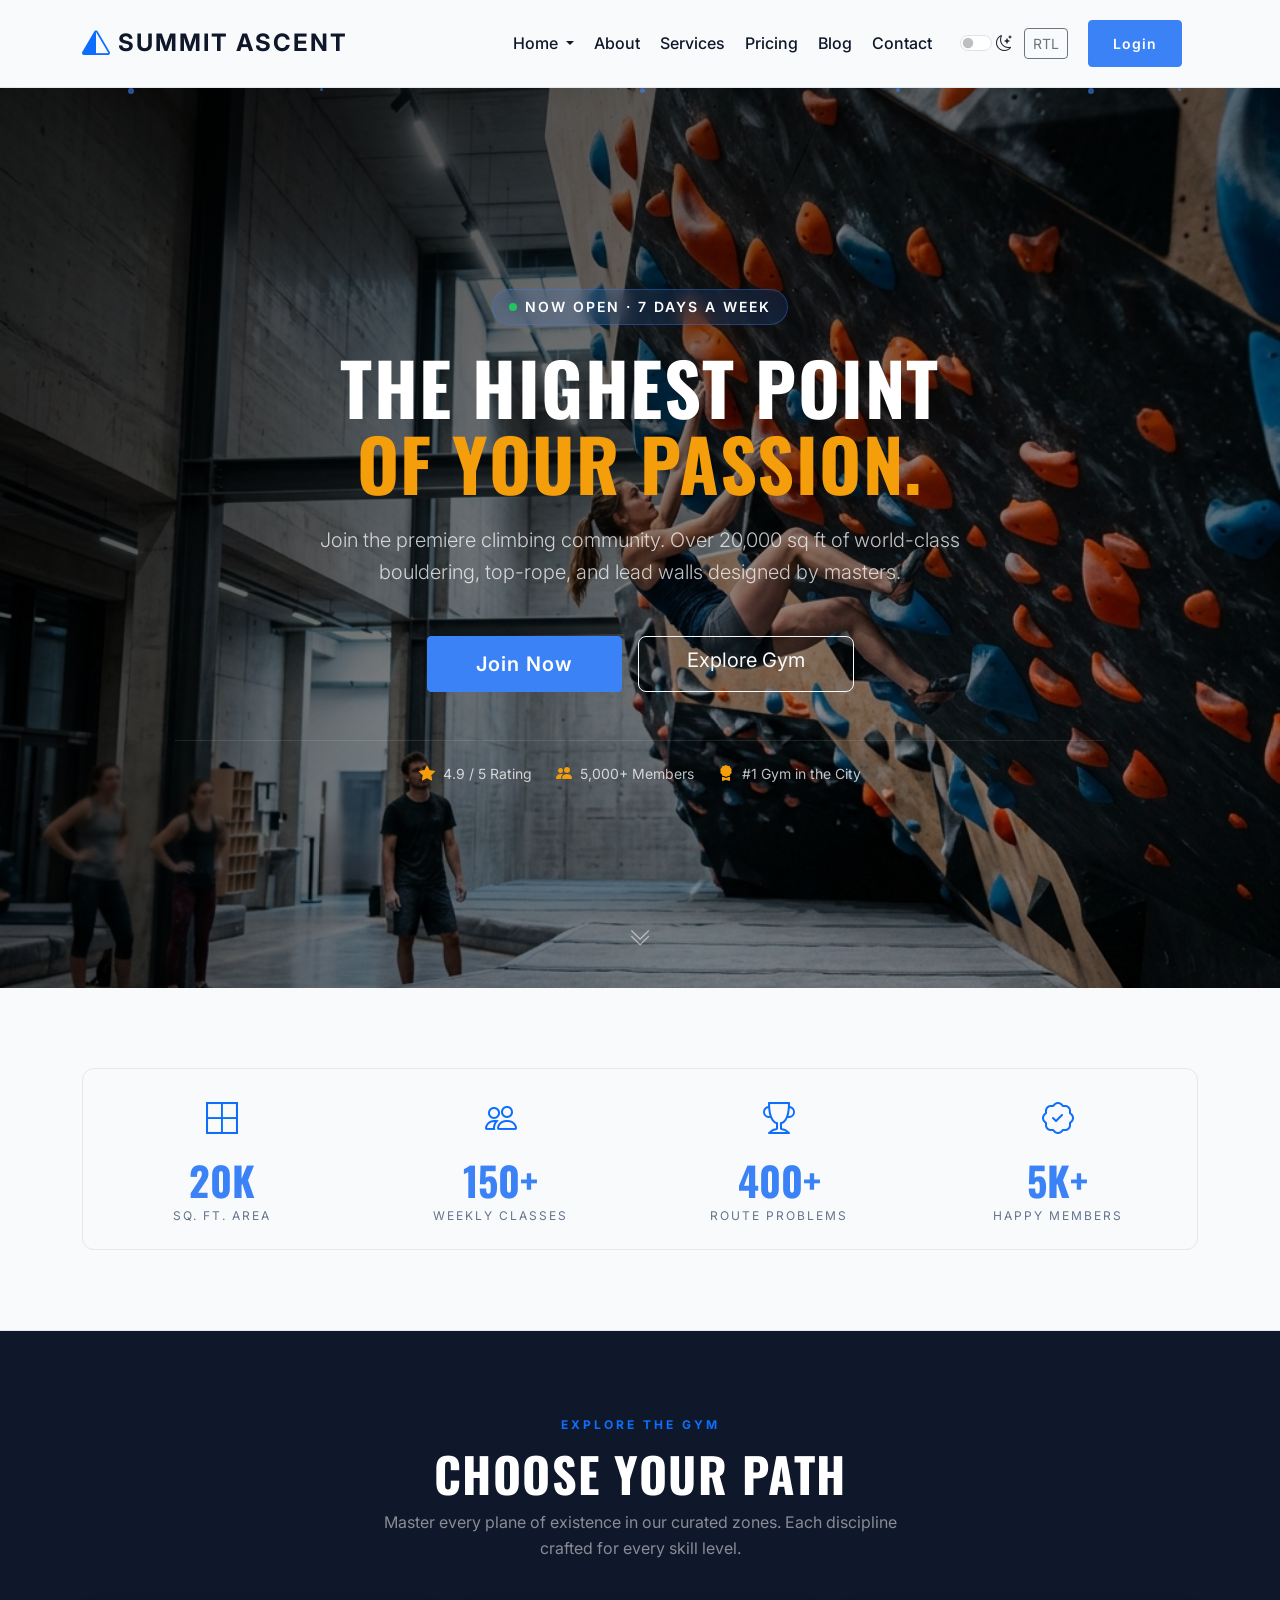
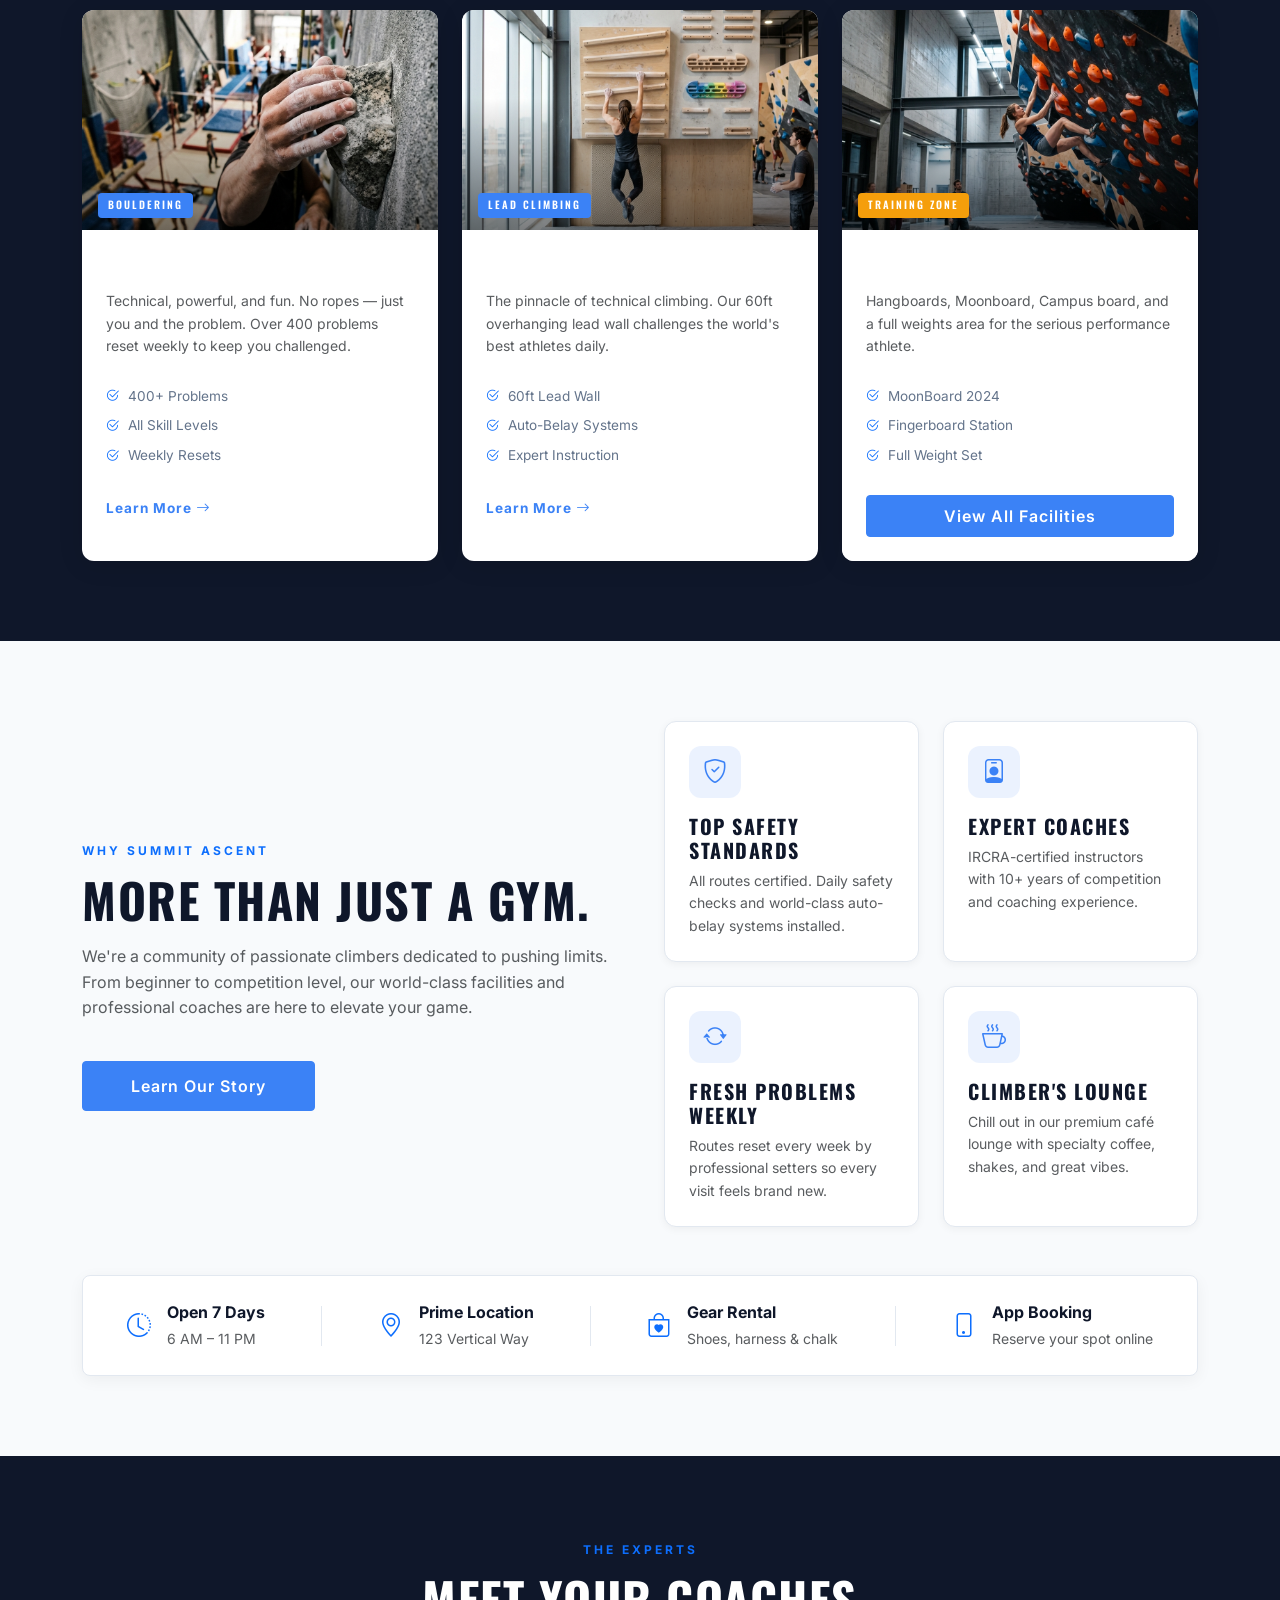
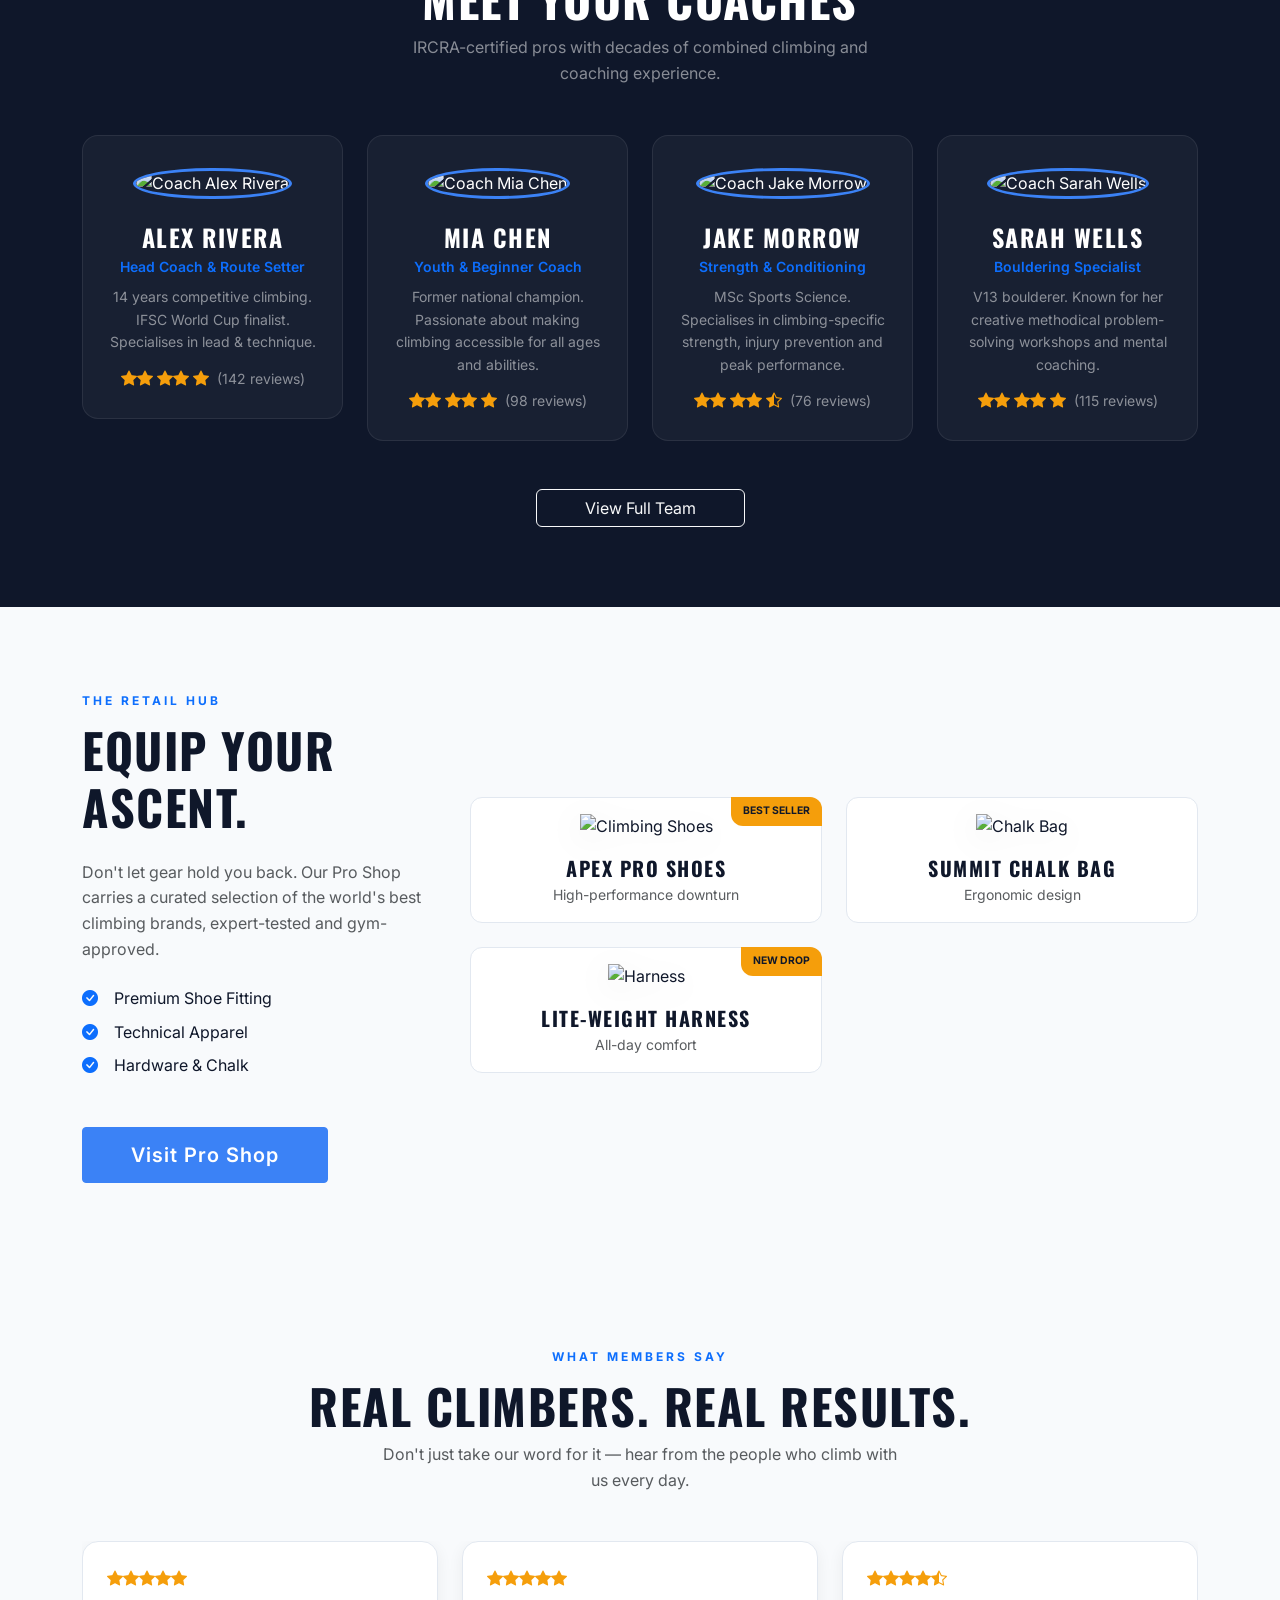
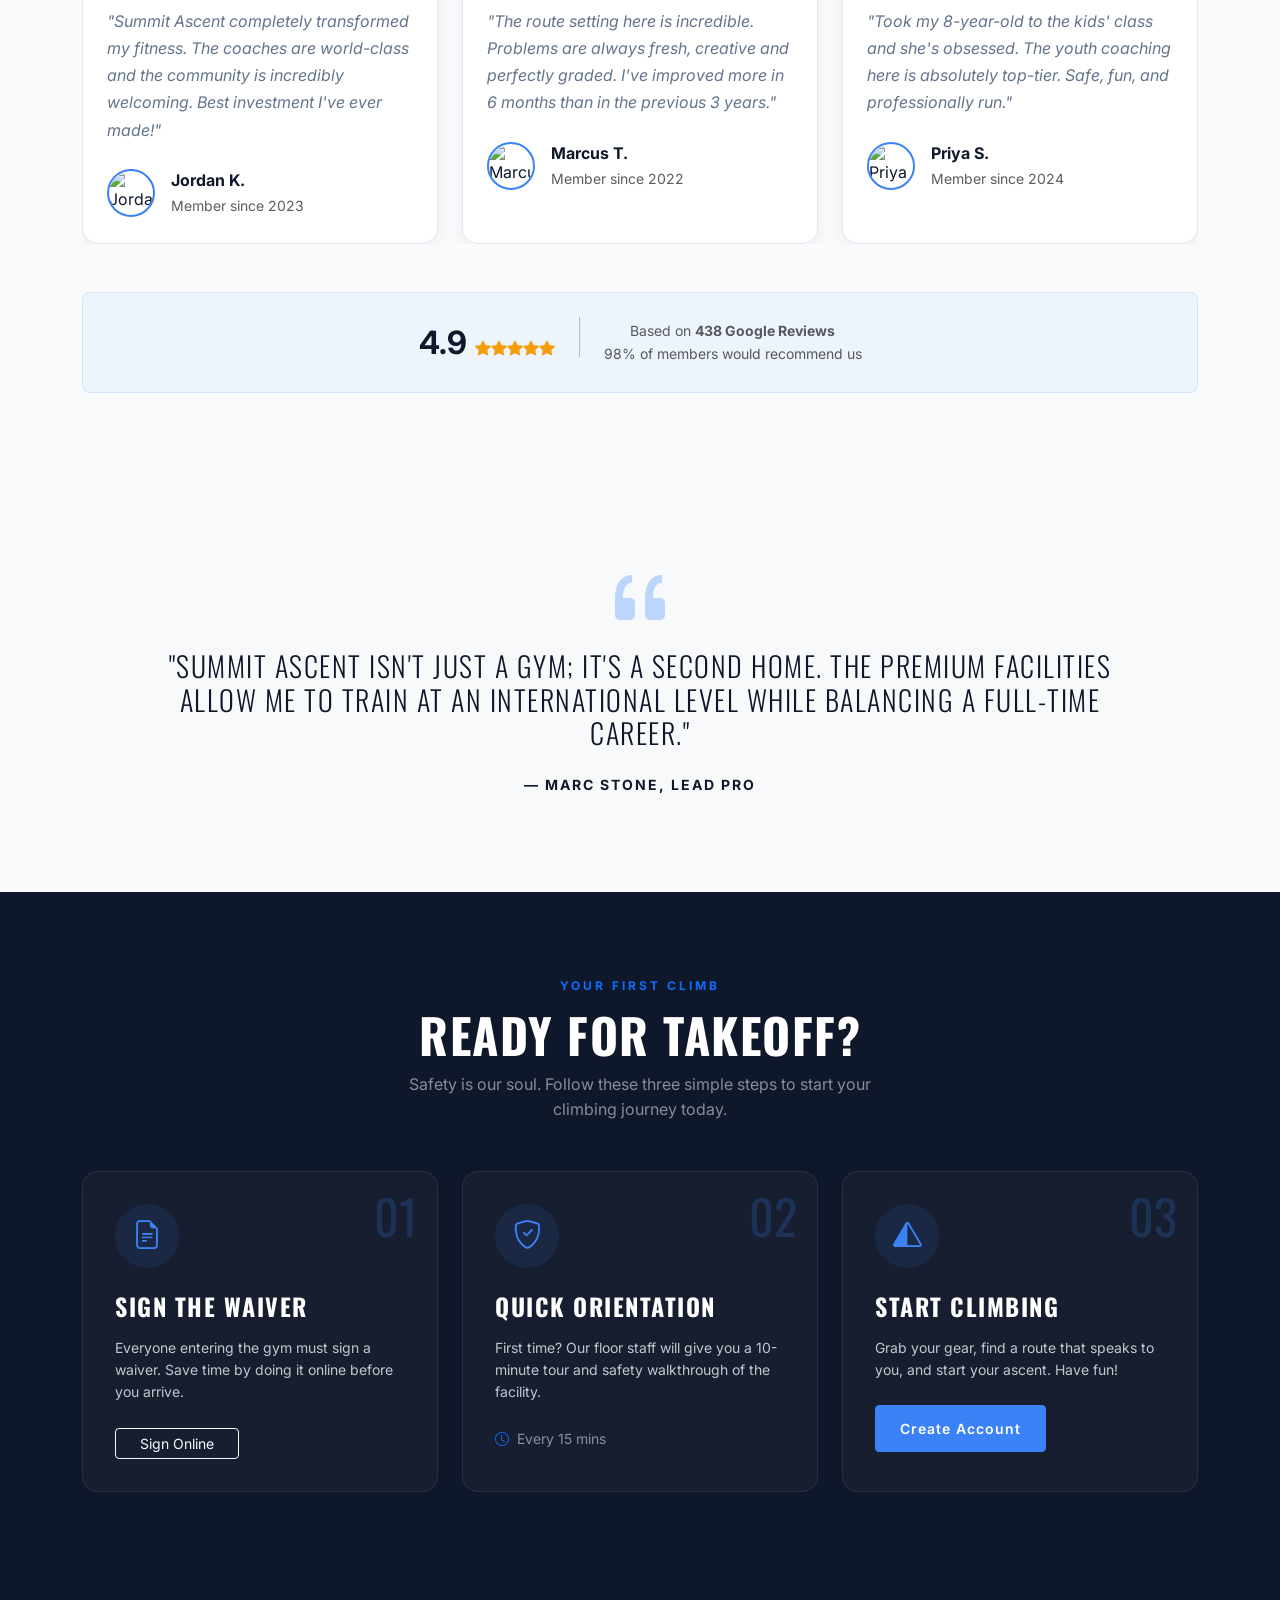
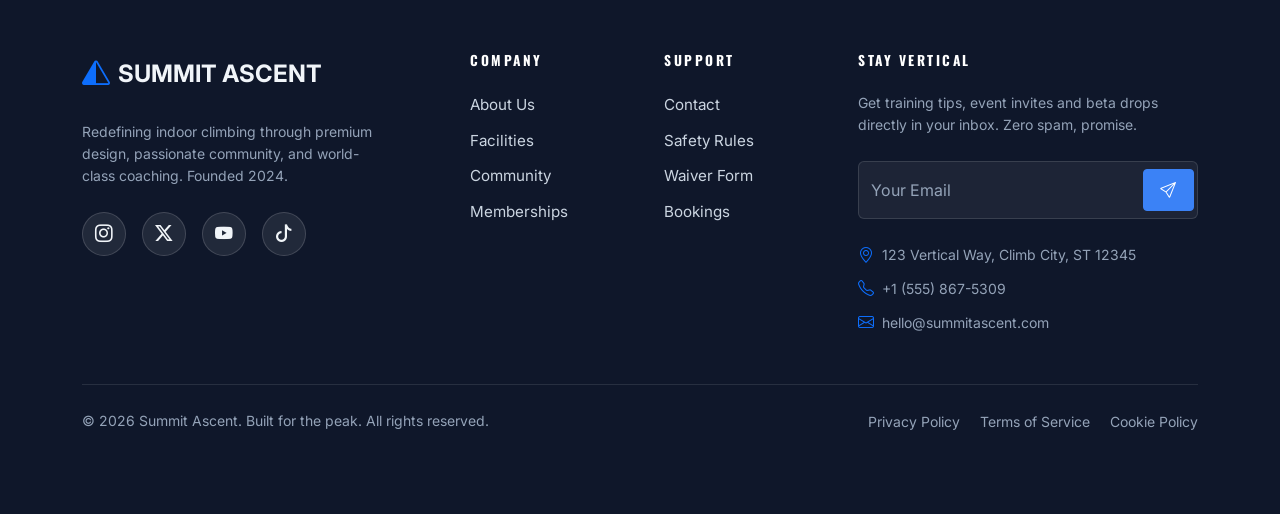
==== index.html @ 97e7b0c4 "Initial commit" ====
<!DOCTYPE html>
<html lang="en" dir="ltr" data-theme="light">
<head>
    <meta charset="UTF-8">
    <meta name="viewport" content="width=device-width, initial-scale=1.0">
    <title>Summit Ascent | Premium Indoor Rock Climbing Gym</title>
    <meta name="description" content="Experience the ultimate indoor climbing at Summit Ascent. Bouldering, top-rope, and lead climbing for all levels. Join our community today!">

    <!-- SEO & Favicon -->
    <link rel="canonical" href="https://summitascent.com/">
    <meta property="og:title" content="Summit Ascent | Premium Indoor Rock Climbing Gym">
    <meta property="og:description" content="Scale new heights with our state-of-the-art facilities and expert-led classes.">
    <meta property="og:image" content="assets/images/hero.png">

    <!-- Bootstrap 5 CDN -->
    <link href="https://cdn.jsdelivr.net/npm/bootstrap@5.3.0/dist/css/bootstrap.min.css" rel="stylesheet">
    <!-- Bootstrap Icons -->
    <link rel="stylesheet" href="https://cdn.jsdelivr.net/npm/bootstrap-icons@1.11.0/font/bootstrap-icons.css">
    <!-- Google Fonts -->
    <link rel="preconnect" href="https://fonts.googleapis.com">
    <link href="https://fonts.googleapis.com/css2?family=Inter:wght@300;400;500;600;700&family=Oswald:wght@400;500;600;700&display=swap" rel="stylesheet">
    <!-- Custom CSS -->
    <link rel="stylesheet" href="assets/css/style.css">
    <link rel="stylesheet" href="assets/css/home.css">

    <!-- JSON-LD Structured Data -->
    <script type="application/ld+json">
    {
      "@context": "https://schema.org",
      "@type": "LocalBusiness",
      "name": "Summit Ascent",
      "image": "assets/images/hero.png",
      "description": "Premium indoor climbing gym featuring bouldering, lead climbing, and professional training.",
      "address": {
        "@type": "PostalAddress",
        "streetAddress": "123 Vertical Way",
        "addressLocality": "Climb City",
        "addressRegion": "ST",
        "postalCode": "12345",
        "addressCountry": "US"
      }
    }
    </script>
</head>
<body>

    <!-- Preloader -->
    <div id="preloader">
        <div class="preloader-inner">
            <i class="bi bi-triangle-half preloader-icon"></i>
            <p class="preloader-text">SUMMIT ASCENT</p>
        </div>
    </div>

    <!-- Header / Navbar -->
    <nav class="navbar navbar-expand-lg navbar-sticky py-3" id="mainNav">
        <div class="container">
            <a class="navbar-brand d-flex align-items-center" href="index.html">
                <i class="bi bi-triangle-half me-2 fs-3 text-primary"></i>
                <span class="fw-bold fs-4 text-uppercase letter-space">Summit Ascent</span>
            </a>

            <button class="navbar-toggler border-0" type="button" data-bs-toggle="offcanvas" data-bs-target="#offcanvasNavbar">
                <span class="navbar-toggler-icon"></span>
            </button>

            <div class="offcanvas offcanvas-end" tabindex="-1" id="offcanvasNavbar">
                <div class="offcanvas-header border-bottom">
                    <div class="d-flex align-items-center">
                        <i class="bi bi-triangle-half me-2 fs-4 text-primary"></i>
                        <h5 class="offcanvas-title fw-bold mb-0">SUMMIT ASCENT</h5>
                    </div>
                    <button type="button" class="btn-close" data-bs-dismiss="offcanvas"></button>
                </div>
                <div class="offcanvas-body">
                    <ul class="navbar-nav justify-content-end flex-grow-1 pe-3 align-items-center gap-1">
                        <li class="nav-item dropdown">
                            <a class="nav-link dropdown-toggle active" href="#" role="button" data-bs-toggle="dropdown" aria-expanded="false">
                                Home
                            </a>
                            <ul class="dropdown-menu">
                                <li><a class="dropdown-item" href="index.html">Home V1 — Classic</a></li>
                                <li><a class="dropdown-item" href="home-v2.html">Home V2 — Interactive</a></li>
                            </ul>
                        </li>
                        <li class="nav-item"><a class="nav-link" href="about.html">About</a></li>
                        <li class="nav-item"><a class="nav-link" href="services.html">Services</a></li>
                        <li class="nav-item"><a class="nav-link" href="pricing.html">Pricing</a></li>
                        <li class="nav-item"><a class="nav-link" href="blog.html">Blog</a></li>
                        <li class="nav-item"><a class="nav-link" href="contact.html">Contact</a></li>

                        <!-- Toggles -->
                        <li class="nav-item ms-lg-3">
                            <div class="form-check form-switch p-0 m-0">
                                <input class="form-check-input ms-0" type="checkbox" id="theme-toggle" role="switch">
                                <label class="form-check-label ms-1 d-none d-lg-inline" for="theme-toggle">
                                    <i class="bi bi-moon-stars"></i>
                                </label>
                            </div>
                        </li>
                        <li class="nav-item ms-lg-2">
                            <button class="btn btn-sm btn-outline-secondary" id="rtl-toggle">RTL</button>
                        </li>
                        <li class="nav-item ms-lg-3">
                            <a class="btn btn-primary btn-sm px-4" href="login.html">Login</a>
                        </li>
                    </ul>
                </div>
            </div>
        </div>
    </nav>

    <!-- =============================================
         SECTION 1: HERO
    ============================================= -->
    <section class="hero-section position-relative overflow-hidden" id="hero">
        <img src="assets/images/hero.png" class="hero-bg-img" alt="Elite Climber at Summit Ascent">
        <div class="hero-overlay"></div>

        <!-- Animated particles -->
        <div class="hero-particles">
            <span></span><span></span><span></span>
            <span></span><span></span><span></span>
        </div>

        <div class="container h-100 d-flex align-items-center position-relative" style="z-index:2;">
            <div class="col-lg-10 mx-auto text-center text-white">
                <div class="hero-badge d-inline-flex align-items-center gap-2 mb-4">
                    <span class="badge-dot"></span>
                    <span class="text-uppercase small fw-semibold ls-2">Now Open · 7 Days a Week</span>
                </div>
                <h1 class="display-2 fw-bold mb-4 hero-headline">THE HIGHEST POINT<br><span class="text-accent">OF YOUR PASSION.</span></h1>
                <p class="lead mb-5 opacity-75 hero-sub mx-auto" style="max-width: 700px;">Join the premiere climbing community. Over 20,000 sq ft of world-class bouldering, top-rope, and lead walls designed by masters.</p>
                <div class="d-flex flex-wrap gap-3 justify-content-center">
                    <a href="pricing.html" class="btn btn-primary btn-lg px-5" id="hero-cta-join">Join Now</a>
                    <a href="services.html" class="btn btn-outline-light btn-lg px-5" id="hero-cta-explore">Explore Gym</a>
                </div>
                <!-- Hero trust row -->
                <div class="hero-trust d-flex flex-wrap gap-4 mt-5 justify-content-center">
                    <div class="d-flex align-items-center gap-2">
                        <i class="bi bi-star-fill text-accent"></i>
                        <span class="small opacity-75">4.9 / 5 Rating</span>
                    </div>
                    <div class="d-flex align-items-center gap-2">
                        <i class="bi bi-people-fill text-accent"></i>
                        <span class="small opacity-75">5,000+ Members</span>
                    </div>
                    <div class="d-flex align-items-center gap-2">
                        <i class="bi bi-award-fill text-accent"></i>
                        <span class="small opacity-75">#1 Gym in the City</span>
                    </div>
                </div>
            </div>
        </div>

        <!-- Scroll cue -->
        <div class="scroll-cue">
            <i class="bi bi-chevron-double-down"></i>
        </div>
    </section>

    <main>

    <!-- =============================================
         SECTION 2: STATS / SOCIAL PROOF
    ============================================= -->
    <section class="stats-section section-padding" id="stats">
        <div class="container">
            <div class="row g-0 stats-grid">
                <div class="col-6 col-md-3">
                    <div class="stat-item text-center p-4">
                        <i class="bi bi-border-all fs-2 text-primary mb-3 d-block"></i>
                        <div class="stat-number" data-count="20000">0</div>
                        <p class="stat-label">Sq. Ft. Area</p>
                    </div>
                </div>
                <div class="col-6 col-md-3">
                    <div class="stat-item text-center p-4">
                        <i class="bi bi-people fs-2 text-primary mb-3 d-block"></i>
                        <div class="stat-number" data-count="150" data-suffix="+">0</div>
                        <p class="stat-label">Weekly Classes</p>
                    </div>
                </div>
                <div class="col-6 col-md-3">
                    <div class="stat-item text-center p-4">
                        <i class="bi bi-trophy fs-2 text-primary mb-3 d-block"></i>
                        <div class="stat-number" data-count="400" data-suffix="+">0</div>
                        <p class="stat-label">Route Problems</p>
                    </div>
                </div>
                <div class="col-6 col-md-3">
                    <div class="stat-item text-center p-4">
                        <i class="bi bi-patch-check fs-2 text-primary mb-3 d-block"></i>
                        <div class="stat-number" data-count="5000" data-suffix="+">0</div>
                        <p class="stat-label">Happy Members</p>
                    </div>
                </div>
            </div>
        </div>
    </section>

    <!-- =============================================
         SECTION 3: DISCIPLINES
    ============================================= -->
    <section class="section-padding bg-dark-section" id="disciplines">
        <div class="container">
            <div class="section-header text-center mb-5 text-white">
                <span class="section-tag text-primary">EXPLORE THE GYM</span>
                <h2 class="display-5 fw-bold mt-2">CHOOSE YOUR PATH</h2>
                <p class="text-white opacity-50 mt-2 mx-auto" style="max-width:520px;">Master every plane of existence in our curated zones. Each discipline crafted for every skill level.</p>
            </div>
            <div class="row g-4">
                <div class="col-lg-4">
                    <div class="discipline-card h-100 overflow-hidden border-0">
                        <div class="discipline-img-wrap">
                            <img src="assets/images/bouldering.png" alt="Bouldering" class="discipline-img">
                            <div class="discipline-img-overlay"></div>
                            <span class="discipline-tag">BOULDERING</span>
                        </div>
                        <div class="discipline-body p-4">
                            <h3 class="h4 fw-bold mb-2">BOULDERING</h3>
                            <p class="text-muted mb-4 small">Technical, powerful, and fun. No ropes — just you and the problem. Over 400 problems reset weekly to keep you challenged.</p>
                            <ul class="disc-features list-unstyled mb-4">
                                <li><i class="bi bi-check2-circle text-primary me-2"></i>400+ Problems</li>
                                <li><i class="bi bi-check2-circle text-primary me-2"></i>All Skill Levels</li>
                                <li><i class="bi bi-check2-circle text-primary me-2"></i>Weekly Resets</li>
                            </ul>
                            <a href="service-details.html" class="btn-link-primary">Learn More <i class="bi bi-arrow-right"></i></a>
                        </div>
                    </div>
                </div>
                <div class="col-lg-4">
                    <div class="discipline-card h-100 overflow-hidden border-0">
                        <div class="discipline-img-wrap">
                            <img src="assets/images/training.png" alt="Lead Climbing" class="discipline-img">
                            <div class="discipline-img-overlay"></div>
                            <span class="discipline-tag">LEAD CLIMBING</span>
                        </div>
                        <div class="discipline-body p-4">
                            <h3 class="h4 fw-bold mb-2">LEAD CLIMBING</h3>
                            <p class="text-muted mb-4 small">The pinnacle of technical climbing. Our 60ft overhanging lead wall challenges the world's best athletes daily.</p>
                            <ul class="disc-features list-unstyled mb-4">
                                <li><i class="bi bi-check2-circle text-primary me-2"></i>60ft Lead Wall</li>
                                <li><i class="bi bi-check2-circle text-primary me-2"></i>Auto-Belay Systems</li>
                                <li><i class="bi bi-check2-circle text-primary me-2"></i>Expert Instruction</li>
                            </ul>
                            <a href="service-details.html" class="btn-link-primary">Learn More <i class="bi bi-arrow-right"></i></a>
                        </div>
                    </div>
                </div>
                <div class="col-lg-4">
                    <div class="discipline-card discipline-card--accent h-100 overflow-hidden border-0">
                        <div class="discipline-img-wrap">
                            <img src="assets/images/hero.png" alt="Training Zone" class="discipline-img">
                            <div class="discipline-img-overlay"></div>
                            <span class="discipline-tag" style="background:var(--accent-color);">TRAINING ZONE</span>
                        </div>
                        <div class="discipline-body p-4">
                            <h3 class="h4 fw-bold mb-2">TRAINING ZONE</h3>
                            <p class="text-muted mb-4 small">Hangboards, Moonboard, Campus board, and a full weights area for the serious performance athlete.</p>
                            <ul class="disc-features list-unstyled mb-4">
                                <li><i class="bi bi-check2-circle text-primary me-2"></i>MoonBoard 2024</li>
                                <li><i class="bi bi-check2-circle text-primary me-2"></i>Fingerboard Station</li>
                                <li><i class="bi bi-check2-circle text-primary me-2"></i>Full Weight Set</li>
                            </ul>
                            <a href="services.html" class="btn btn-primary w-100 py-2">View All Facilities</a>
                        </div>
                    </div>
                </div>
            </div>
        </div>
    </section>



    <!-- =============================================
         SECTION 4: WHY CHOOSE US (Features)
    ============================================= -->
    <section class="section-padding features-section" id="why-us">
        <div class="container">
            <div class="row align-items-center g-5 mb-5">
                <div class="col-lg-6">
                    <span class="section-tag text-primary">WHY SUMMIT ASCENT</span>
                    <h2 class="display-5 fw-bold mt-2 mb-3">MORE THAN JUST A GYM.</h2>
                    <p class="text-muted">We're a community of passionate climbers dedicated to pushing limits. From beginner to competition level, our world-class facilities and professional coaches are here to elevate your game.</p>
                    <a href="about.html" class="btn btn-primary mt-4 px-5" id="features-learn-more">Learn Our Story</a>
                </div>
                <div class="col-lg-6">
                    <div class="row g-4">
                        <div class="col-sm-6">
                            <div class="feature-card h-100 p-4">
                                <div class="feature-icon mb-3">
                                    <i class="bi bi-shield-check"></i>
                                </div>
                                <h5 class="fw-bold mb-2">Top Safety Standards</h5>
                                <p class="text-muted small mb-0">All routes certified. Daily safety checks and world-class auto-belay systems installed.</p>
                            </div>
                        </div>
                        <div class="col-sm-6">
                            <div class="feature-card h-100 p-4">
                                <div class="feature-icon mb-3">
                                    <i class="bi bi-person-badge"></i>
                                </div>
                                <h5 class="fw-bold mb-2">Expert Coaches</h5>
                                <p class="text-muted small mb-0">IRCRA-certified instructors with 10+ years of competition and coaching experience.</p>
                            </div>
                        </div>
                        <div class="col-sm-6">
                            <div class="feature-card h-100 p-4">
                                <div class="feature-icon mb-3">
                                    <i class="bi bi-arrow-repeat"></i>
                                </div>
                                <h5 class="fw-bold mb-2">Fresh Problems Weekly</h5>
                                <p class="text-muted small mb-0">Routes reset every week by professional setters so every visit feels brand new.</p>
                            </div>
                        </div>
                        <div class="col-sm-6">
                            <div class="feature-card h-100 p-4">
                                <div class="feature-icon mb-3">
                                    <i class="bi bi-cup-hot"></i>
                                </div>
                                <h5 class="fw-bold mb-2">Climber's Lounge</h5>
                                <p class="text-muted small mb-0">Chill out in our premium café lounge with specialty coffee, shakes, and great vibes.</p>
                            </div>
                        </div>
                    </div>
                </div>
            </div>
            <!-- Feature Banner Strip -->
            <div class="features-strip d-flex flex-wrap justify-content-around align-items-center gap-3 p-4 rounded-3">
                <div class="strip-item d-flex align-items-center gap-3">
                    <i class="bi bi-clock-history fs-4 text-primary"></i>
                    <div><strong class="d-block">Open 7 Days</strong><small class="text-muted">6 AM – 11 PM</small></div>
                </div>
                <div class="strip-divider d-none d-md-block"></div>
                <div class="strip-item d-flex align-items-center gap-3">
                    <i class="bi bi-geo-alt fs-4 text-primary"></i>
                    <div><strong class="d-block">Prime Location</strong><small class="text-muted">123 Vertical Way</small></div>
                </div>
                <div class="strip-divider d-none d-md-block"></div>
                <div class="strip-item d-flex align-items-center gap-3">
                    <i class="bi bi-bag-heart fs-4 text-primary"></i>
                    <div><strong class="d-block">Gear Rental</strong><small class="text-muted">Shoes, harness & chalk</small></div>
                </div>
                <div class="strip-divider d-none d-md-block"></div>
                <div class="strip-item d-flex align-items-center gap-3">
                    <i class="bi bi-phone fs-4 text-primary"></i>
                    <div><strong class="d-block">App Booking</strong><small class="text-muted">Reserve your spot online</small></div>
                </div>
            </div>
        </div>
    </section>

    <!-- =============================================
         SECTION 5: COACHES / TEAM
    ============================================= -->
    <section class="section-padding coaches-section bg-dark-section" id="coaches">
        <div class="container">
            <div class="section-header text-center mb-5 text-white">
                <span class="section-tag text-primary">THE EXPERTS</span>
                <h2 class="display-5 fw-bold mt-2">MEET YOUR COACHES</h2>
                <p class="text-white opacity-50 mt-2 mx-auto" style="max-width:520px;">IRCRA-certified pros with decades of combined climbing and coaching experience.</p>
            </div>
            <div class="row g-4 justify-content-center">
                <div class="col-sm-6 col-lg-3">
                    <div class="coach-card text-center">
                        <div class="coach-avatar-wrap mb-4">
                            <img src="https://images.unsplash.com/photo-1507003211169-0a1dd7228f2d?w=300&h=300&fit=crop&crop=face" alt="Coach Alex Rivera" class="coach-avatar">
                            <div class="coach-socials">
                                <a href="#" aria-label="Instagram"><i class="bi bi-instagram"></i></a>
                                <a href="#" aria-label="LinkedIn"><i class="bi bi-linkedin"></i></a>
                            </div>
                        </div>
                        <h4 class="fw-bold mb-1 text-white">Alex Rivera</h4>
                        <p class="text-primary small fw-semibold mb-2">Head Coach &amp; Route Setter</p>
                        <p class="text-white opacity-50 small">14 years competitive climbing. IFSC World Cup finalist. Specialises in lead &amp; technique.</p>
                        <div class="coach-rating mt-3">
                            <i class="bi bi-star-fill text-accent"></i><i class="bi bi-star-fill text-accent"></i>
                            <i class="bi bi-star-fill text-accent"></i><i class="bi bi-star-fill text-accent"></i>
                            <i class="bi bi-star-fill text-accent"></i>
                            <span class="small text-white opacity-50 ms-1">(142 reviews)</span>
                        </div>
                    </div>
                </div>
                <div class="col-sm-6 col-lg-3">
                    <div class="coach-card text-center">
                        <div class="coach-avatar-wrap mb-4">
                            <img src="https://images.unsplash.com/photo-1494790108377-be9c29b29330?w=300&h=300&fit=crop&crop=face" alt="Coach Mia Chen" class="coach-avatar">
                            <div class="coach-socials">
                                <a href="#" aria-label="Instagram"><i class="bi bi-instagram"></i></a>
                                <a href="#" aria-label="LinkedIn"><i class="bi bi-linkedin"></i></a>
                            </div>
                        </div>
                        <h4 class="fw-bold mb-1 text-white">Mia Chen</h4>
                        <p class="text-primary small fw-semibold mb-2">Youth & Beginner Coach</p>
                        <p class="text-white opacity-50 small">Former national champion. Passionate about making climbing accessible for all ages and abilities.</p>
                        <div class="coach-rating mt-3">
                            <i class="bi bi-star-fill text-accent"></i><i class="bi bi-star-fill text-accent"></i>
                            <i class="bi bi-star-fill text-accent"></i><i class="bi bi-star-fill text-accent"></i>
                            <i class="bi bi-star-fill text-accent"></i>
                            <span class="small text-white opacity-50 ms-1">(98 reviews)</span>
                        </div>
                    </div>
                </div>
                <div class="col-sm-6 col-lg-3">
                    <div class="coach-card text-center">
                        <div class="coach-avatar-wrap mb-4">
                            <img src="https://images.unsplash.com/photo-1472099645785-5658abf4ff4e?w=300&h=300&fit=crop&crop=face" alt="Coach Jake Morrow" class="coach-avatar">
                            <div class="coach-socials">
                                <a href="#" aria-label="Instagram"><i class="bi bi-instagram"></i></a>
                                <a href="#" aria-label="LinkedIn"><i class="bi bi-linkedin"></i></a>
                            </div>
                        </div>
                        <h4 class="fw-bold mb-1 text-white">Jake Morrow</h4>
                        <p class="text-primary small fw-semibold mb-2">Strength & Conditioning</p>
                        <p class="text-white opacity-50 small">MSc Sports Science. Specialises in climbing-specific strength, injury prevention and peak performance.</p>
                        <div class="coach-rating mt-3">
                            <i class="bi bi-star-fill text-accent"></i><i class="bi bi-star-fill text-accent"></i>
                            <i class="bi bi-star-fill text-accent"></i><i class="bi bi-star-fill text-accent"></i>
                            <i class="bi bi-star-half text-accent"></i>
                            <span class="small text-white opacity-50 ms-1">(76 reviews)</span>
                        </div>
                    </div>
                </div>
                <div class="col-sm-6 col-lg-3">
                    <div class="coach-card text-center">
                        <div class="coach-avatar-wrap mb-4">
                            <img src="https://images.unsplash.com/photo-1580489944761-15a19d654956?w=300&h=300&fit=crop&crop=face" alt="Coach Sarah Wells" class="coach-avatar">
                            <div class="coach-socials">
                                <a href="#" aria-label="Instagram"><i class="bi bi-instagram"></i></a>
                                <a href="#" aria-label="LinkedIn"><i class="bi bi-linkedin"></i></a>
                            </div>
                        </div>
                        <h4 class="fw-bold mb-1 text-white">Sarah Wells</h4>
                        <p class="text-primary small fw-semibold mb-2">Bouldering Specialist</p>
                        <p class="text-white opacity-50 small">V13 boulderer. Known for her creative methodical problem-solving workshops and mental coaching.</p>
                        <div class="coach-rating mt-3">
                            <i class="bi bi-star-fill text-accent"></i><i class="bi bi-star-fill text-accent"></i>
                            <i class="bi bi-star-fill text-accent"></i><i class="bi bi-star-fill text-accent"></i>
                            <i class="bi bi-star-fill text-accent"></i>
                            <span class="small text-white opacity-50 ms-1">(115 reviews)</span>
                        </div>
                    </div>
                </div>
            </div>
            <div class="text-center mt-5">
                <a href="about.html" class="btn btn-outline-light px-5" id="coaches-view-all">View Full Team</a>
            </div>
        </div>
    </section>

    <!-- =============================================
         NEW SECTION: THE PRO SHOP
    ============================================= -->
    <section class="section-padding pro-shop-section" id="pro-shop">
        <div class="container">
            <div class="row align-items-center g-5">
                <div class="col-lg-4">
                    <span class="section-tag text-primary">THE RETAIL HUB</span>
                    <h2 class="display-5 fw-bold mt-2 mb-4">EQUIP YOUR ASCENT.</h2>
                    <p class="text-muted mb-4">Don't let gear hold you back. Our Pro Shop carries a curated selection of the world's best climbing brands, expert-tested and gym-approved.</p>
                    <ul class="list-unstyled mb-5">
                        <li class="mb-2 d-flex align-items-center gap-3"><i class="bi bi-check-circle-fill text-primary"></i> <span>Premium Shoe Fitting</span></li>
                        <li class="mb-2 d-flex align-items-center gap-3"><i class="bi bi-check-circle-fill text-primary"></i> <span>Technical Apparel</span></li>
                        <li class="mb-2 d-flex align-items-center gap-3"><i class="bi bi-check-circle-fill text-primary"></i> <span>Hardware &amp; Chalk</span></li>
                    </ul>
                    <a href="services.html" class="btn btn-primary btn-lg px-5">Visit Pro Shop</a>
                </div>
                <div class="col-lg-8">
                    <div class="pro-shop-grid">
                        <div class="product-card position-relative">
                            <span class="product-badge">BEST SELLER</span>
                            <img src="https://images.unsplash.com/photo-1520218508822-998633d997e6?w=400&h=400&fit=crop" alt="Climbing Shoes" class="product-img">
                            <h5 class="fw-bold mb-1">Apex Pro Shoes</h5>
                            <p class="text-muted small mb-0">High-performance downturn</p>
                        </div>
                        <div class="product-card">
                            <img src="https://loremflickr.com/400/400/bouldering,chalk" alt="Chalk Bag" class="product-img">
                            <h5 class="fw-bold mb-1">Summit Chalk Bag</h5>
                            <p class="text-muted small mb-0">Ergonomic design</p>
                        </div>
                        <div class="product-card position-relative">
                            <span class="product-badge">NEW DROP</span>
                            <img src="https://loremflickr.com/400/400/climbing,harness" alt="Harness" class="product-img">
                            <h5 class="fw-bold mb-1">Lite-Weight Harness</h5>
                            <p class="text-muted small mb-0">All-day comfort</p>
                        </div>
                    </div>
                </div>
            </div>
        </div>
    </section>

    <!-- =============================================
         SECTION 6: TESTIMONIALS
    ============================================= -->
    <section class="section-padding testimonials-section" id="testimonials">
        <div class="container">
            <div class="section-header text-center mb-5">
                <span class="section-tag text-primary">WHAT MEMBERS SAY</span>
                <h2 class="display-5 fw-bold mt-2">REAL CLIMBERS. REAL RESULTS.</h2>
                <p class="text-muted mt-2 mx-auto" style="max-width:520px;">Don't just take our word for it — hear from the people who climb with us every day.</p>
            </div>

            <!-- Testimonials Carousel -->
            <div id="testimonialsCarousel" class="carousel slide" data-bs-ride="carousel">
                <div class="carousel-inner">
                    <!-- Slide 1 -->
                    <div class="carousel-item active">
                        <div class="row g-4 justify-content-center">
                            <div class="col-md-6 col-lg-4">
                                <div class="testimonial-card h-100 p-4">
                                    <div class="d-flex mb-3">
                                        <i class="bi bi-star-fill text-accent"></i><i class="bi bi-star-fill text-accent"></i>
                                        <i class="bi bi-star-fill text-accent"></i><i class="bi bi-star-fill text-accent"></i>
                                        <i class="bi bi-star-fill text-accent"></i>
                                    </div>
                                    <p class="mb-4 fst-italic">"Summit Ascent completely transformed my fitness. The coaches are world-class and the community is incredibly welcoming. Best investment I've ever made!"</p>
                                    <div class="d-flex align-items-center gap-3">
                                        <img src="https://images.unsplash.com/photo-1438761681033-6461ffad8d80?w=60&h=60&fit=crop&crop=face" alt="Jordan K." class="testimonial-avatar">
                                        <div>
                                            <strong class="d-block">Jordan K.</strong>
                                            <small class="text-muted">Member since 2023</small>
                                        </div>
                                    </div>
                                </div>
                            </div>
                            <div class="col-md-6 col-lg-4">
                                <div class="testimonial-card h-100 p-4">
                                    <div class="d-flex mb-3">
                                        <i class="bi bi-star-fill text-accent"></i><i class="bi bi-star-fill text-accent"></i>
                                        <i class="bi bi-star-fill text-accent"></i><i class="bi bi-star-fill text-accent"></i>
                                        <i class="bi bi-star-fill text-accent"></i>
                                    </div>
                                    <p class="mb-4 fst-italic">"The route setting here is incredible. Problems are always fresh, creative and perfectly graded. I've improved more in 6 months than in the previous 3 years."</p>
                                    <div class="d-flex align-items-center gap-3">
                                        <img src="https://images.unsplash.com/photo-1500648767791-00dcc994a43e?w=60&h=60&fit=crop&crop=face" alt="Marcus T." class="testimonial-avatar">
                                        <div>
                                            <strong class="d-block">Marcus T.</strong>
                                            <small class="text-muted">Member since 2022</small>
                                        </div>
                                    </div>
                                </div>
                            </div>
                            <div class="col-md-6 col-lg-4 d-none d-lg-block">
                                <div class="testimonial-card h-100 p-4">
                                    <div class="d-flex mb-3">
                                        <i class="bi bi-star-fill text-accent"></i><i class="bi bi-star-fill text-accent"></i>
                                        <i class="bi bi-star-fill text-accent"></i><i class="bi bi-star-fill text-accent"></i>
                                        <i class="bi bi-star-half text-accent"></i>
                                    </div>
                                    <p class="mb-4 fst-italic">"Took my 8-year-old to the kids' class and she's obsessed. The youth coaching here is absolutely top-tier. Safe, fun, and professionally run."</p>
                                    <div class="d-flex align-items-center gap-3">
                                        <img src="https://images.unsplash.com/photo-1544005313-94ddf0286df2?w=60&h=60&fit=crop&crop=face" alt="Priya S." class="testimonial-avatar">
                                        <div>
                                            <strong class="d-block">Priya S.</strong>
                                            <small class="text-muted">Member since 2024</small>
                                        </div>
                                    </div>
                                </div>
                            </div>
                        </div>
                    </div>
                    <!-- Slide 2 -->
                    <div class="carousel-item">
                        <div class="row g-4 justify-content-center">
                            <div class="col-md-6 col-lg-4">
                                <div class="testimonial-card h-100 p-4">
                                    <div class="d-flex mb-3">
                                        <i class="bi bi-star-fill text-accent"></i><i class="bi bi-star-fill text-accent"></i>
                                        <i class="bi bi-star-fill text-accent"></i><i class="bi bi-star-fill text-accent"></i>
                                        <i class="bi bi-star-fill text-accent"></i>
                                    </div>
                                    <p class="mb-4 fst-italic">"I came in as a total beginner and in 3 months I'm sending V5 problems. Alex's coaching is unmatched. The gym atmosphere is electric every single day."</p>
                                    <div class="d-flex align-items-center gap-3">
                                        <img src="https://images.unsplash.com/photo-1519085360753-af0119f7cbe7?w=60&h=60&fit=crop&crop=face" alt="Daniel R." class="testimonial-avatar">
                                        <div>
                                            <strong class="d-block">Daniel R.</strong>
                                            <small class="text-muted">Member since 2024</small>
                                        </div>
                                    </div>
                                </div>
                            </div>
                            <div class="col-md-6 col-lg-4">
                                <div class="testimonial-card h-100 p-4">
                                    <div class="d-flex mb-3">
                                        <i class="bi bi-star-fill text-accent"></i><i class="bi bi-star-fill text-accent"></i>
                                        <i class="bi bi-star-fill text-accent"></i><i class="bi bi-star-fill text-accent"></i>
                                        <i class="bi bi-star-fill text-accent"></i>
                                    </div>
                                    <p class="mb-4 fst-italic">"The facility is immaculate. Equipment is top quality, the lounge is amazing, staff are always helpful. This is the gold standard for climbing gyms."</p>
                                    <div class="d-flex align-items-center gap-3">
                                        <img src="https://images.unsplash.com/photo-1487412720507-e7ab37603c6f?w=60&h=60&fit=crop&crop=face" alt="Zoe M." class="testimonial-avatar">
                                        <div>
                                            <strong class="d-block">Zoe M.</strong>
                                            <small class="text-muted">Member since 2023</small>
                                        </div>
                                    </div>
                                </div>
                            </div>
                            <div class="col-md-6 col-lg-4 d-none d-lg-block">
                                <div class="testimonial-card h-100 p-4">
                                    <div class="d-flex mb-3">
                                        <i class="bi bi-star-fill text-accent"></i><i class="bi bi-star-fill text-accent"></i>
                                        <i class="bi bi-star-fill text-accent"></i><i class="bi bi-star-fill text-accent"></i>
                                        <i class="bi bi-star-fill text-accent"></i>
                                    </div>
                                    <p class="mb-4 fst-italic">"Relocated to the city and finding Summit Ascent saved my sanity. Incredible community events, competitions and the social nights are a blast!"</p>
                                    <div class="d-flex align-items-center gap-3">
                                        <img src="https://images.unsplash.com/photo-1539571696357-5a69c17a67c6?w=60&h=60&fit=crop&crop=face" alt="Leon W." class="testimonial-avatar">
                                        <div>
                                            <strong class="d-block">Leon W.</strong>
                                            <small class="text-muted">Member since 2023</small>
                                        </div>
                                    </div>
                                </div>
                            </div>
                        </div>
                    </div>
                </div>
                <!-- Carousel Controls -->
                <button class="carousel-control-prev" type="button" data-bs-target="#testimonialsCarousel" data-bs-slide="prev" style="width:40px;">
                    <span class="carousel-control-prev-icon"></span>
                </button>
                <button class="carousel-control-next" type="button" data-bs-target="#testimonialsCarousel" data-bs-slide="next" style="width:40px;">
                    <span class="carousel-control-next-icon"></span>
                </button>
            </div>

            <!-- Google Rating Strip -->
            <div class="google-rating-strip text-center mt-5 p-4 rounded-3">
                <div class="d-flex flex-wrap justify-content-center align-items-center gap-3">
                    <div>
                        <strong class="fs-2">4.9</strong>
                        <div class="d-inline-flex ms-1">
                            <i class="bi bi-star-fill text-accent"></i><i class="bi bi-star-fill text-accent"></i>
                            <i class="bi bi-star-fill text-accent"></i><i class="bi bi-star-fill text-accent"></i>
                            <i class="bi bi-star-fill text-accent"></i>
                        </div>
                    </div>
                    <div class="vr d-none d-md-block mx-2" style="height:40px;"></div>
                    <div>
                        <p class="mb-0 text-muted small">Based on <strong>438 Google Reviews</strong></p>
                        <p class="mb-0 text-muted small">98% of members would recommend us</p>
                    </div>
                </div>
            </div>
        </div>
    </section>
    <!-- =============================================
         SECTION 7: FEATURED QUOTE
    ============================================= -->
    <section class="section-padding bg-light">
        <div class="container text-center">
            <i class="bi bi-quote display-1 text-primary opacity-25"></i>
            <h3 class="fw-light mb-4 px-lg-5 text-uppercase">"Summit Ascent isn't just a gym; it's a second home. The premium facilities allow me to train at an international level while balancing a full-time career."</h3>
            <p class="fw-bold text-uppercase small ls-2">— Marc Stone, Lead Pro</p>
        </div>
    </section>


    <!-- =============================================
         NEW SECTION: SAFETY & ORIENTATION
    ============================================= -->
    <section class="section-padding safety-section" id="safety">
        <div class="container">
            <div class="section-header text-center mb-5">
                <span class="section-tag text-primary">YOUR FIRST CLIMB</span>
                <h2 class="display-5 fw-bold mt-2 text-white">READY FOR TAKEOFF?</h2>
                <p class="text-white opacity-50 mt-2 mx-auto" style="max-width:520px;">Safety is our soul. Follow these three simple steps to start your climbing journey today.</p>
            </div>
            <div class="row g-4">
                <div class="col-lg-4">
                    <div class="safety-step">
                        <span class="safety-num">01</span>
                        <div class="safety-icon">
                            <i class="bi bi-file-earmark-text"></i>
                        </div>
                        <h4 class="fw-bold mb-3">Sign the Waiver</h4>
                        <p class="text-white opacity-75 small mb-4">Everyone entering the gym must sign a waiver. Save time by doing it online before you arrive.</p>
                        <a href="contact.html" class="btn btn-outline-light btn-sm px-4">Sign Online</a>
                    </div>
                </div>
                <div class="col-lg-4">
                    <div class="safety-step">
                        <span class="safety-num">02</span>
                        <div class="safety-icon">
                            <i class="bi bi-shield-check"></i>
                        </div>
                        <h4 class="fw-bold mb-3">Quick Orientation</h4>
                        <p class="text-white opacity-75 small mb-4">First time? Our floor staff will give you a 10-minute tour and safety walkthrough of the facility.</p>
                        <div class="d-flex align-items-center gap-2">
                            <i class="bi bi-clock small text-primary"></i>
                            <span class="small opacity-50">Every 15 mins</span>
                        </div>
                    </div>
                </div>
                <div class="col-lg-4">
                    <div class="safety-step">
                        <span class="safety-num">03</span>
                        <div class="safety-icon">
                            <i class="bi bi-triangle-half"></i>
                        </div>
                        <h4 class="fw-bold mb-3">Start Climbing</h4>
                        <p class="text-white opacity-75 small mb-4">Grab your gear, find a route that speaks to you, and start your ascent. Have fun!</p>
                        <a href="register.html" class="btn btn-primary btn-sm px-4">Create Account</a>
                    </div>
                </div>
            </div>
        </div>
    </section>



    </main>

    <!-- =============================================
         FOOTER
    ============================================= -->
    <footer class="footer-section section-padding">
        <div class="container">
            <div class="row g-5">
                <div class="col-lg-4">
                    <a class="navbar-brand d-flex align-items-center mb-4" href="index.html">
                        <i class="bi bi-triangle-half me-2 fs-3 text-primary"></i>
                        <span class="fw-bold fs-4 text-uppercase">Summit Ascent</span>
                    </a>
                    <p class="text-muted pe-lg-5 small">Redefining indoor climbing through premium design, passionate community, and world-class coaching. Founded 2024.</p>
                    <div class="d-flex gap-3 mt-4">
                        <a href="#" class="footer-social" aria-label="Instagram"><i class="bi bi-instagram"></i></a>
                        <a href="#" class="footer-social" aria-label="Twitter"><i class="bi bi-twitter-x"></i></a>
                        <a href="#" class="footer-social" aria-label="YouTube"><i class="bi bi-youtube"></i></a>
                        <a href="#" class="footer-social" aria-label="TikTok"><i class="bi bi-tiktok"></i></a>
                    </div>
                </div>
                <div class="col-6 col-lg-2">
                    <h5 class="fw-bold mb-4 footer-title">Company</h5>
                    <ul class="list-unstyled footer-links">
                        <li><a href="about.html">About Us</a></li>
                        <li><a href="services.html">Facilities</a></li>
                        <li><a href="blog.html">Community</a></li>
                        <li><a href="pricing.html">Memberships</a></li>
                    </ul>
                </div>
                <div class="col-6 col-lg-2">
                    <h5 class="fw-bold mb-4 footer-title">Support</h5>
                    <ul class="list-unstyled footer-links">
                        <li><a href="contact.html">Contact</a></li>
                        <li><a href="#">Safety Rules</a></li>
                        <li><a href="#">Waiver Form</a></li>
                        <li><a href="coming-soon.html">Bookings</a></li>
                    </ul>
                </div>
                <div class="col-lg-4">
                    <h5 class="fw-bold mb-4 footer-title">Stay Vertical</h5>
                    <p class="text-muted small mb-4">Get training tips, event invites and beta drops directly in your inbox. Zero spam, promise.</p>
                    <form class="footer-newsletter position-relative" id="newsletter-form">
                        <input type="email" class="form-control py-3 pe-5" placeholder="Your Email" required>
                        <button class="btn btn-primary position-absolute top-50 end-0 translate-middle-y me-1 px-3 py-2" type="submit" aria-label="Subscribe">
                            <i class="bi bi-send"></i>
                        </button>
                    </form>
                    <div class="footer-contact mt-4">
                        <div class="d-flex align-items-center gap-2 mb-2">
                            <i class="bi bi-geo-alt text-primary"></i>
                            <small class="text-muted">123 Vertical Way, Climb City, ST 12345</small>
                        </div>
                        <div class="d-flex align-items-center gap-2 mb-2">
                            <i class="bi bi-telephone text-primary"></i>
                            <small class="text-muted">+1 (555) 867-5309</small>
                        </div>
                        <div class="d-flex align-items-center gap-2">
                            <i class="bi bi-envelope text-primary"></i>
                            <small class="text-muted">hello@summitascent.com</small>
                        </div>
                    </div>
                </div>
            </div>
            <div class="footer-bottom mt-5 pt-4">
                <div class="row align-items-center">
                    <div class="col-md-6">
                        <p class="text-muted small mb-0">© 2026 Summit Ascent. Built for the peak. All rights reserved.</p>
                    </div>
                    <div class="col-md-6 text-md-end mt-2 mt-md-0">
                        <a href="#" class="text-muted small me-3">Privacy Policy</a>
                        <a href="#" class="text-muted small me-3">Terms of Service</a>
                        <a href="#" class="text-muted small">Cookie Policy</a>
                    </div>
                </div>
            </div>
        </div>
    </footer>

    <!-- Back to Top -->
    <button class="back-to-top" id="backToTop" aria-label="Back to top">
        <i class="bi bi-chevron-up"></i>
    </button>

    <!-- Bootstrap 5 JS Bundle -->
    <script src="https://cdn.jsdelivr.net/npm/bootstrap@5.3.0/dist/js/bootstrap.bundle.min.js"></script>
    <!-- Custom JS -->
    <script src="assets/js/main.js"></script>
    <script src="assets/js/home.js"></script>
</body>
</html>
---- assets/css/style.css ----
@import url('https://fonts.googleapis.com/css2?family=Inter:wght@300;400;500;600;700&family=Oswald:wght@400;500;600;700&display=swap');

/* 
====================================
VARIABLES
====================================
*/
:root {
    /* Brand Colors */
    --primary-color: #3b82f6; /* Sapphire Blue */
    --secondary-color: #111827; /* Obsidian */
    --accent-color: #f59e0b; /* Amber */
    
    /* Neutral Colors */
    --bg-light: #f8fafc;
    --text-dark: #0f172a;
    --text-muted: #64748b;
    --border-color: #e2e8f0;
    --white: #ffffff;
    --black: #000000;
    --sky-blue: #0ea5e9;

    /* BG RGB for transparency (light) */
    --bg-light-rgb: 248, 250, 252;

    /* Spacing & Grid */
    --spacing-xs: 8px;
    --spacing-sm: 16px;
    --spacing-md: 24px;
    --spacing-lg: 32px;
    --spacing-xl: 48px;

    /* Transitions */
    --transition-fast: 0.2s ease;
    --transition-base: 0.4s ease;
}

/* 
====================================
DARK MODE VARS
====================================
*/
[data-theme="dark"] {
    --bg-light: #000000;
    --bg-surface: #0f172a; /* Slightly lighter for bg-light sections */
    --text-dark: #ffffff;
    --text-muted: #cbd5e1; /* Brighter slate for better contrast */
    --border-color: #1e293b;
    --secondary-color: #1e293b;
    --white: #111827;

    /* BG RGB for transparency (dark) */
    --bg-light-rgb: 0, 0, 0;
}

/* 
====================================
RESET
====================================
*/
* {
    margin: 0;
    padding: 0;
    box-sizing: border-box;
}

body {
    font-family: 'Inter', sans-serif;
    background-color: var(--bg-light);
    color: var(--text-dark);
    line-height: 1.6;
    overflow-x: hidden;
    transition: background-color var(--transition-base), color var(--transition-base);
}

h1, h2, h3, h4, h5, h6 {
    font-family: 'Oswald', sans-serif;
    font-weight: 600;
    text-transform: uppercase;
    letter-spacing: 1.5px;
}

/* 
====================================
LAYOUT
====================================
*/
.section-padding {
    padding: var(--spacing-xl) 0;
}

@media (min-width: 1024px) {
    .section-padding {
        padding: 80px 0;
    }
}

/* 
====================================
COMPONENTS
====================================
*/

/* Buttons */
.btn-primary {
    background-color: var(--primary-color);
    border-color: var(--primary-color);
    padding: 12px 28px;
    border-radius: 4px;
    font-weight: 600;
    letter-spacing: 1px;
    transition: var(--transition-fast);
}

.btn-primary:hover {
    background-color: var(--sky-blue);
    border-color: var(--sky-blue);
    transform: translateY(-2px);
    box-shadow: 0 4px 12px rgba(14, 165, 233, 0.3);
}

.btn-outline-primary:hover {
    background-color: var(--sky-blue);
    border-color: var(--sky-blue);
    color: white;
}

.btn-secondary {
    background-color: var(--secondary-color);
    border-color: var(--secondary-color);
    padding: 12px 28px;
    border-radius: 4px;
    color: white;
}

/* Cards */
.card-premium {
    background-color: var(--white);
    border: 1px solid var(--border-color);
    border-radius: 8px;
    padding: var(--spacing-md);
    box-shadow: 0 4px 6px -1px rgba(0, 0, 0, 0.1);
    transition: transform var(--transition-fast);
}

.card-premium:hover {
    transform: translateY(-8px);
}

/* Sticky Navbar */
.navbar-sticky {
    position: sticky;
    top: 0;
    z-index: 1000;
    background-color: rgba(248, 250, 252, 0.9);
    backdrop-filter: blur(12px);
    -webkit-backdrop-filter: blur(12px);
    border-bottom: 1px solid var(--border-color);
    transition: background-color var(--transition-base), box-shadow var(--transition-fast);
}

[data-theme="dark"] .navbar-sticky {
    background-color: rgba(var(--bg-light-rgb), 0.92);
    border-bottom-color: rgba(255,255,255,0.08);
}

.navbar-sticky .nav-link,
.navbar-sticky .navbar-brand {
    color: var(--text-dark);
    font-weight: 500;
    transition: color 0.3s ease;
}

[data-theme="dark"] .navbar-sticky .nav-link,
[data-theme="dark"] .navbar-brand {
    color: rgba(255,255,255,0.75);
}

[data-theme="dark"] .navbar-brand {
    color: #ffffff !important;
}

.navbar-sticky .nav-link:hover,
.navbar-sticky .nav-link.active {
    color: var(--sky-blue) !important;
}

[data-theme="dark"] .bi-moon-stars {
    color: #f1f5f9;
}

[data-theme="dark"] #rtl-toggle {
    border-color: rgba(255,255,255,0.2) !important;
    color: #f1f5f9 !important;
}

/* 
====================================
RTL SUPPORT
====================================
*/
[dir="rtl"] {
    text-align: right;
}

[dir="rtl"] .ms-auto {
    margin-right: auto !important;
    margin-left: initial !important;
}

/* 
====================================
LOADING EXPERIENCE
====================================
*/
#preloader {
    position: fixed;
    top: 0;
    left: 0;
    width: 100%;
    height: 100%;
    background: var(--bg-light);
    display: flex;
    justify-content: center;
    align-items: center;
    z-index: 9999;
}

.loader-spinner {
    width: 48px;
    height: 48px;
    border: 5px solid var(--primary-color);
    border-bottom-color: transparent;
    border-radius: 50%;
    animation: rotation 1s linear infinite;
}

@keyframes rotation {
    0% { transform: rotate(0deg); }
    100% { transform: rotate(360deg); }
}

/* 
====================================
UTILITIES
====================================
*/
.text-accent { color: var(--accent-color) !important; }
.bg-dark-section { background-color: #0f172a; color: white; }

[data-theme="dark"] .bg-dark-section { background-color: #040a17; }

.ls-1 { letter-spacing: 1px; }
.ls-2 { letter-spacing: 2px; }
.ls-3 { letter-spacing: 3px; }

/* 
====================================
AUTHENTICATION PAGES
====================================
*/
.auth-container {
    min-height: 100vh;
    display: flex;
    align-items: center;
    justify-content: center;
    padding: 2rem 1rem;
    background-color: var(--bg-light);
    position: relative;
    transition: background-color var(--transition-base);
}
.auth-card {
    width: 100%;
    max-width: 450px;
    padding: 40px;
    border-radius: 12px;
    border: 1px solid var(--border-color);
    background-color: var(--white);
    box-shadow: 0 10px 30px rgba(15, 23, 42, 0.15);
    transition: background-color var(--transition-base), color var(--transition-base), box-shadow var(--transition-fast);
}
.auth-toggle-panel {
    position: absolute;
    top: 1.5rem;
    right: 1.5rem;
    display: flex;
    align-items: center;
    gap: 0.5rem;
    background: rgba(255, 255, 255, 0.85);
    border-radius: 999px;
    padding: 0.35rem 0.75rem;
    box-shadow: 0 8px 20px rgba(0, 0, 0, 0.1);
    z-index: 5;
}
@media (max-width: 576px) {
    .auth-toggle-panel {
        position: static;
        margin-bottom: 1.5rem;
        box-shadow: none;
        background: transparent;
    }
}
.auth-toggle-panel .btn {
    min-width: auto;
}
.auth-card .form-label,
.auth-card .form-check-label {
    color: var(--text-dark);
}
.auth-card .form-control {
    border-radius: 8px;
    background-color: var(--white);
    border: 1px solid var(--border-color);
    color: var(--text-dark);
}
.auth-card .form-control::placeholder {
    color: rgba(15, 23, 42, 0.45);
}
.auth-card .form-control:focus {
    border-color: var(--primary-color);
    box-shadow: 0 0 0 0.2rem rgba(59, 130, 246, 0.2);
}
.auth-card .text-muted {
    color: var(--text-muted);
}
.auth-card .btn-outline-secondary {
    border-color: rgba(15, 23, 42, 0.2);
    color: var(--text-dark);
}
.auth-card .input-group-text {
    background-color: var(--white);
    border-color: var(--border-color);
    color: var(--text-dark);
}

[data-theme="dark"] .auth-container {
    background-color: var(--bg-surface);
}
[data-theme="dark"] .auth-card {
    background-color: rgba(15, 23, 42, 0.92);
    color: var(--text-dark);
    border-color: rgba(255, 255, 255, 0.08);
    box-shadow: 0 20px 45px rgba(0, 0, 0, 0.65);
}
[data-theme="dark"] .auth-card .form-label,
[data-theme="dark"] .auth-card .form-check-label {
    color: rgba(255, 255, 255, 0.9);
}
[data-theme="dark"] .auth-card .form-control {
    background-color: rgba(255, 255, 255, 0.04);
    border-color: rgba(255, 255, 255, 0.2);
    color: var(--text-dark);
}
[data-theme="dark"] .auth-card .form-control::placeholder {
    color: rgba(255, 255, 255, 0.6);
}
[data-theme="dark"] .auth-card .input-group-text {
    background-color: rgba(255, 255, 255, 0.05);
    border-color: rgba(255, 255, 255, 0.2);
    color: rgba(255, 255, 255, 0.9);
}
[data-theme="dark"] .auth-card .btn-outline-secondary {
    border-color: rgba(255, 255, 255, 0.3);
    color: rgba(255, 255, 255, 0.85);
}
[data-theme="dark"] .auth-toggle-panel {
    background: rgba(255, 255, 255, 0.06);
    border: 1px solid rgba(255, 255, 255, 0.12);
    box-shadow: 0 12px 30px rgba(0, 0, 0, 0.55);
}


/* Global Dark Mode Contrast Overrides */
[data-theme="dark"] .bg-light {
    background-color: var(--bg-surface) !important;
}

[data-theme="dark"] .bg-white {
    background-color: var(--white) !important;
}

[data-theme="dark"] .text-muted {
    color: var(--text-muted) !important;
}

[data-theme="dark"] .text-secondary {
    color: var(--text-muted) !important; /* Secondary text also needs bright slate */
}

/* 
====================================
MODERN UTILITIES
====================================
*/
.backdrop-blur {
    backdrop-filter: blur(12px);
    -webkit-backdrop-filter: blur(12px);
}

.bg-white-10 { background-color: rgba(255, 255, 255, 0.1); }
.bg-primary-10 { background-color: rgba(59, 130, 246, 0.1); }
.bg-accent-10 { background-color: rgba(245, 158, 11, 0.1); }
.bg-info-10 { background-color: rgba(6, 182, 212, 0.1); }
.bg-success-10 { background-color: rgba(34, 197, 94, 0.1); }

.max-w-300 { max-width: 300px; }
.max-w-600 { max-width: 600px; }
.min-h-400 { min-height: 400px; }

.rounded-lg { border-radius: 12px; }
.shadow-2xl { box-shadow: 0 25px 50px -12px rgba(0, 0, 0, 0.25); }


.opacity-05 { opacity: 0.05; }
.opacity-10 { opacity: 0.1; }

.border-white-05 { border-bottom: 1px solid rgba(255, 255, 255, 0.05) !important; }

.object-fit-cover { object-fit: cover; }

.transform-hover {
    transition: transform var(--transition-fast), box-shadow var(--transition-fast);
}

.transform-hover:hover {
    transform: translateY(-5px);
}

.topic-card:hover .card-premium {
    border-color: var(--primary-color) !important;
    background-color: rgba(var(--bg-light-rgb), 0.15) !important;
}

.text-info { color: #06b6d4 !important; }
.text-success { color: #22c55e !important; }

/* Pricing Comparison Table */
.pricing-comparison-table th {
    font-family: 'Oswald', sans-serif;
    letter-spacing: 1px;
}

.pricing-comparison-table td {
    font-size: 0.95rem;
}

[data-theme="light"] .pricing-comparison-table {
    color: var(--text-dark);
}

[data-theme="light"] .bg-dark-section .pricing-comparison-table {
    color: white;
}

@media (max-width: 991px) {
    .min-h-400 { min-height: 300px; }
    .pricing-comparison-table {
        min-width: 600px;
    }
}



/* 
====================================
PRICING PAGE CUSTOM STYLES
====================================
*/
.membership-hero {
    background-image: linear-gradient(rgba(248, 250, 252, 0.85), rgba(248, 250, 252, 0.85)), url('../images/v2-interior.png');
    background-size: cover;
    background-position: center;
    border-bottom: 1px solid var(--border-color);
}

[data-theme="dark"] .membership-hero {
    background-image: linear-gradient(rgba(15, 23, 42, 0.9), rgba(15, 23, 42, 0.9)), url('../images/v2-interior.png');
}

/* Blog Hero Background */
.blog-hero {
    background-image: linear-gradient(rgba(248, 250, 252, 0.9), rgba(248, 250, 252, 0.9)), url('../images/climbing-bouldering-hq.png');
    background-size: cover;
    background-position: center;
    border-bottom: 1px solid var(--border-color);
}

[data-theme="dark"] .blog-hero {
    background-image: linear-gradient(rgba(15, 23, 42, 0.9), rgba(15, 23, 42, 0.9)), url('../images/climbing-bouldering-hq.png');
}
---- assets/css/home.css ----
/*
 ====================================
 HOME PAGE — SECTION STYLES
 Summit Ascent — Chalk & Stone Design System
 ====================================
*/

/* ---- Shared Section Utilities ---- */
.section-tag {
    font-size: 0.75rem;
    font-family: 'Inter', sans-serif;
    font-weight: 700;
    letter-spacing: 3px;
    text-transform: uppercase;
}

.letter-space {
    letter-spacing: 2px;
}

/* ======================
   PRELOADER
   ====================== */
#preloader {
    position: fixed;
    inset: 0;
    background: #0f172a;
    display: flex;
    flex-direction: column;
    justify-content: center;
    align-items: center;
    z-index: 9999;
    transition: opacity 0.5s ease;
}

.preloader-inner {
    display: flex;
    flex-direction: column;
    align-items: center;
    gap: 12px;
}

.preloader-icon {
    font-size: 3rem;
    color: var(--primary-color);
    animation: pulse-icon 1.2s ease-in-out infinite;
}

.preloader-text {
    font-family: 'Oswald', sans-serif;
    font-size: 0.85rem;
    letter-spacing: 4px;
    color: rgba(255,255,255,0.5);
    margin: 0;
}

@keyframes pulse-icon {
    0%, 100% { transform: scale(1); opacity: 1; }
    50% { transform: scale(1.15); opacity: 0.7; }
}

/* ======================
   SECTION 1 — HERO
   ====================== */
.hero-section {
    height: 100vh;
    min-height: 600px;
}

.hero-bg-img {
    position: absolute;
    inset: 0;
    width: 100%;
    height: 100%;
    object-fit: cover;
    z-index: 0;
    transform: scale(1.05);
    animation: hero-zoom 12s ease-out forwards;
}

@keyframes hero-zoom {
    from { transform: scale(1.05); }
    to   { transform: scale(1); }
}

.hero-overlay {
    position: absolute;
    inset: 0;
    background: linear-gradient(135deg, rgba(0,0,0,0.85) 0%, rgba(0,0,0,0.4) 60%, rgba(0,0,0,0.2) 100%);
    z-index: 1;
}

/* Animated particles */
.hero-particles {
    position: absolute;
    inset: 0;
    z-index: 1;
    overflow: hidden;
    pointer-events: none;
}

.hero-particles span {
    position: absolute;
    display: block;
    width: 4px;
    height: 4px;
    border-radius: 50%;
    background: rgba(59, 130, 246, 0.6);
    animation: float-particle 8s infinite linear;
}

.hero-particles span:nth-child(1) { left: 10%; animation-delay: 0s;   width: 6px; height: 6px; }
.hero-particles span:nth-child(2) { left: 25%; animation-delay: 2s;   width: 3px; height: 3px; }
.hero-particles span:nth-child(3) { left: 50%; animation-delay: 4s;   width: 5px; height: 5px; }
.hero-particles span:nth-child(4) { left: 70%; animation-delay: 1.5s; width: 4px; height: 4px; }
.hero-particles span:nth-child(5) { left: 85%; animation-delay: 3.5s; width: 6px; height: 6px; }
.hero-particles span:nth-child(6) { left: 92%; animation-delay: 5s;   width: 3px; height: 3px; }

@keyframes float-particle {
    from { bottom: -10px; opacity: 0; }
    10%  { opacity: 1; }
    90%  { opacity: 1; }
    to   { bottom: 110%; opacity: 0; }
}

.hero-badge {
    background: rgba(59, 130, 246, 0.15);
    border: 1px solid rgba(59, 130, 246, 0.35);
    border-radius: 50px;
    padding: 6px 16px;
    backdrop-filter: blur(8px);
    animation: fade-down 0.8s ease both;
}

.badge-dot {
    width: 8px;
    height: 8px;
    border-radius: 50%;
    background: #22c55e;
    animation: live-blink 1.5s ease-in-out infinite;
}

@keyframes live-blink {
    0%, 100% { opacity: 1; }
    50%       { opacity: 0.3; }
}

.hero-headline {
    animation: fade-up 0.8s ease 0.2s both;
    line-height: 1.05;
}

.hero-sub {
    animation: fade-up 0.8s ease 0.4s both;
}

.hero-trust {
    animation: fade-up 0.8s ease 0.6s both;
    border-top: 1px solid rgba(255,255,255,0.1);
    padding-top: 20px;
}

.scroll-cue {
    position: absolute;
    bottom: 32px;
    left: 50%;
    transform: translateX(-50%);
    z-index: 2;
    color: rgba(255,255,255,0.5);
    font-size: 1.4rem;
    animation: bounce-down 2s ease infinite;
}

@keyframes bounce-down {
    0%, 100% { transform: translateX(-50%) translateY(0); }
    50%       { transform: translateX(-50%) translateY(8px); }
}

@keyframes fade-up {
    from { opacity: 0; transform: translateY(24px); }
    to   { opacity: 1; transform: translateY(0); }
}

@keyframes fade-down {
    from { opacity: 0; transform: translateY(-16px); }
    to   { opacity: 1; transform: translateY(0); }
}

/* ======================
   SECTION 2 — STATS
   ====================== */
.stats-section {
    border-bottom: 1px solid var(--border-color);
}

.stats-grid {
    border: 1px solid var(--border-color);
    border-radius: 12px;
    overflow: hidden;
}

.stat-item {
    border-right: 1px solid var(--border-color);
    transition: background var(--transition-fast);
}

.stat-item:last-child { border-right: none; }

.stat-item:hover {
    background: rgba(14, 165, 233, 0.08);
}

.stat-number {
    font-family: 'Oswald', sans-serif;
    font-size: 2.5rem;
    font-weight: 700;
    color: var(--primary-color);
    line-height: 1;
    margin-bottom: 6px;
}

.stat-label {
    font-size: 0.75rem;
    text-transform: uppercase;
    letter-spacing: 2px;
    color: var(--text-muted);
    margin: 0;
}

/* ======================
   SECTION 3 — DISCIPLINES
   ====================== */
.discipline-card {
    background: var(--white);
    border-radius: 12px;
    box-shadow: 0 4px 24px rgba(0,0,0,0.12);
    transition: transform 0.3s ease, box-shadow 0.3s ease;
}

.discipline-card:hover {
    transform: translateY(-8px);
    box-shadow: 0 16px 48px rgba(0,0,0,0.2);
}

.discipline-img-wrap {
    position: relative;
    overflow: hidden;
    height: 220px;
}

.discipline-img {
    width: 100%;
    height: 100%;
    object-fit: cover;
    transition: transform 0.5s ease;
}

.discipline-card:hover .discipline-img {
    transform: scale(1.06);
}

.discipline-img-overlay {
    position: absolute;
    inset: 0;
    background: linear-gradient(to bottom, transparent 40%, rgba(0,0,0,0.5) 100%);
}

.discipline-tag {
    position: absolute;
    bottom: 12px;
    left: 16px;
    font-size: 0.65rem;
    font-family: 'Oswald', sans-serif;
    font-weight: 600;
    letter-spacing: 2px;
    color: white;
    background: var(--primary-color);
    padding: 4px 10px;
    border-radius: 4px;
}

.discipline-body { background: var(--white); }

.disc-features li {
    padding: 4px 0;
    font-size: 0.85rem;
    color: var(--text-muted);
}

.btn-link-primary {
    color: var(--primary-color);
    font-weight: 700;
    font-size: 0.85rem;
    letter-spacing: 1px;
    text-decoration: none;
    transition: letter-spacing 0.2s ease;
}

.btn-link-primary:hover {
    letter-spacing: 2px;
    color: var(--sky-blue);
}

/* Dark mode discipline body */
[data-theme="dark"] .discipline-body {
    background: #111827;
}

/* ======================
   SECTION 4 — FEATURES
   ====================== */

.feature-card {
    background: var(--white);
    border: 1px solid var(--border-color);
    border-radius: 12px;
    box-shadow: 0 2px 8px rgba(0,0,0,0.05);
    transition: transform 0.3s ease, box-shadow 0.3s ease, border-color 0.3s ease;
}

.feature-card:hover {
    transform: translateY(-6px);
    box-shadow: 0 12px 32px rgba(14, 165, 233, 0.15);
    border-color: var(--sky-blue);
}

.feature-icon {
    width: 52px;
    height: 52px;
    border-radius: 12px;
    background: rgba(59, 130, 246, 0.1);
    display: flex;
    align-items: center;
    justify-content: center;
    font-size: 1.5rem;
    color: var(--primary-color);
    transition: background 0.3s ease;
}

.feature-card:hover .feature-icon {
    background: var(--sky-blue);
    color: white;
}

/* Features strip */
.features-strip {
    background: var(--white);
    border: 1px solid var(--border-color);
    box-shadow: 0 4px 16px rgba(0,0,0,0.05);
}

.strip-divider {
    width: 1px;
    height: 40px;
    background: var(--border-color);
}

[data-theme="dark"] .features-strip {
    background: #111827;
}

/* ======================
   SECTION 5 — COACHES
   ====================== */

.coach-card {
    background: rgba(255,255,255,0.04);
    border: 1px solid rgba(255,255,255,0.08);
    border-radius: 16px;
    padding: 32px 24px;
    transition: transform 0.3s ease, background 0.3s ease, border-color 0.3s ease;
}

.coach-card:hover {
    transform: translateY(-8px);
    background: rgba(59, 130, 246, 0.08);
    border-color: rgba(59, 130, 246, 0.3);
}

.coach-avatar-wrap {
    position: relative;
    display: inline-block;
}

.coach-avatar {
    width: 100px;
    height: 100px;
    border-radius: 50%;
    object-fit: cover;
    border: 3px solid var(--primary-color);
    transition: border-color 0.3s ease, transform 0.3s ease;
}

.coach-card:hover .coach-avatar {
    border-color: var(--sky-blue);
    transform: scale(1.05);
}

.coach-socials {
    position: absolute;
    bottom: -4px;
    right: -4px;
    display: flex;
    gap: 4px;
    opacity: 0;
    transform: scale(0.8);
    transition: opacity 0.3s ease, transform 0.3s ease;
}

.coach-card:hover .coach-socials {
    opacity: 1;
    transform: scale(1);
}

.coach-socials a {
    width: 28px;
    height: 28px;
    border-radius: 50%;
    background: var(--primary-color);
    color: white;
    display: flex;
    align-items: center;
    justify-content: center;
    font-size: 0.7rem;
    text-decoration: none;
    transition: background 0.2s ease;
}

.coach-socials a:hover { 
    background: var(--sky-blue); 
    box-shadow: 0 4px 10px rgba(14, 165, 233, 0.4);
}

.coach-rating { line-height: 1; }

/* ======================
   SECTION 6 — TESTIMONIALS
   ====================== */

.testimonial-card {
    background: var(--white);
    border: 1px solid var(--border-color);
    border-radius: 16px;
    box-shadow: 0 4px 16px rgba(0,0,0,0.06);
    transition: transform 0.3s ease, box-shadow 0.3s ease;
}

.testimonial-card:hover {
    transform: translateY(-6px);
    box-shadow: 0 16px 40px rgba(14, 165, 233, 0.15);
}

.testimonial-card p {
    color: var(--text-muted);
    line-height: 1.7;
}

.testimonial-avatar {
    width: 48px;
    height: 48px;
    border-radius: 50%;
    object-fit: cover;
    border: 2px solid var(--primary-color);
}

.google-rating-strip {
    background: rgba(59, 130, 246, 0.05);
    border: 1px solid rgba(59, 130, 246, 0.15);
}

[data-theme="dark"] .testimonial-card {
    background: #111827;
    border-color: #1e293b;
}

/* ======================
   SECTION 7 — PRICING PREVIEW
   ====================== */
.price-card {
    background: rgba(255,255,255,0.04);
    border: 1px solid rgba(255,255,255,0.1);
    border-radius: 16px;
    position: relative;
    transition: transform 0.3s ease, border-color 0.3s ease;
}

.price-card:hover {
    transform: translateY(-8px);
    border-color: var(--sky-blue);
}

.price-card--featured {
    background: var(--primary-color);
    border-color: var(--primary-color);
    transform: scale(1.03);
}

.price-card--featured:hover {
    transform: scale(1.03) translateY(-8px);
}

.price-badge {
    position: absolute;
    top: -14px;
    left: 50%;
    transform: translateX(-50%);
    background: var(--accent-color);
    color: #0f172a;
    font-size: 0.65rem;
    font-weight: 700;
    letter-spacing: 2px;
    padding: 4px 14px;
    border-radius: 50px;
    white-space: nowrap;
}

.price-icon {
    font-size: 2rem;
}

.price-amount {
    display: flex;
    align-items: baseline;
    gap: 2px;
}

.price-amount .currency {
    font-family: 'Oswald', sans-serif;
    font-size: 1.4rem;
    color: var(--primary-color);
}

.price-card--featured .price-amount .currency {
    color: rgba(255,255,255,0.7);
}

.price-amount .amount {
    font-family: 'Oswald', sans-serif;
    font-size: 3.5rem;
    font-weight: 700;
    line-height: 1;
}

.price-amount .period {
    font-size: 0.9rem;
    color: var(--text-muted);
}

.price-card--featured .price-amount .period {
    color: rgba(255,255,255,0.5);
}

.price-features li {
    padding: 6px 0;
    font-size: 0.9rem;
    border-bottom: 1px solid rgba(255,255,255,0.06);
    color: var(--text-muted);
}

.price-features li:last-child { border-bottom: none; }

.price-card--featured .price-features li {
    border-bottom-color: rgba(255,255,255,0.1);
}

/* ======================
   SECTION 8 — CTA BANNER
   ====================== */
.cta-section { position: relative; }

.cta-bg-img {
    position: absolute;
    inset: 0;
    width: 100%;
    height: 100%;
    object-fit: cover;
    z-index: 0;
}

.cta-overlay {
    position: absolute;
    inset: 0;
    background: linear-gradient(135deg, rgba(15,23,42,0.95) 0%, rgba(30,58,138,0.85) 100%);
    z-index: 1;
}

/* ======================
   FOOTER
   ====================== */
.footer-section {
    background: #0f172a;
    color: #f1f5f9;
}

.footer-section .text-muted {
    color: #94a3b8 !important;
}

.footer-title {
    color: #ffffff;
    font-size: 0.85rem;
    font-weight: 700;
    letter-spacing: 2.5px;
    text-transform: uppercase;
}

.footer-links {
    display: flex;
    flex-direction: column;
    gap: 10px;
}

.footer-links a {
    color: #cbd5e1;
    text-decoration: none;
    font-size: 0.95rem;
    transition: all 0.3s ease;
}

.footer-links a:hover {
    color: var(--sky-blue);
    padding-left: 6px;
    text-shadow: 0 0 10px rgba(14, 165, 233, 0.4);
}

/* Base: visible on light backgrounds */
.footer-social {
    width: 44px;
    height: 44px;
    border-radius: 50%;
    background: rgba(59, 130, 246, 0.08);
    border: 1px solid var(--border-color);
    color: var(--primary-color);
    display: flex;
    align-items: center;
    justify-content: center;
    text-decoration: none;
    transition: all 0.3s cubic-bezier(0.4, 0, 0.2, 1);
    font-size: 1.1rem;
}

.footer-social:hover {
    background: var(--primary-color);
    color: white;
    border-color: var(--primary-color);
    transform: translateY(-4px);
    box-shadow: 0 6px 15px rgba(59, 130, 246, 0.4);
}

/* Dark-background override: only inside the always-dark footer */
.footer-section .footer-social {
    background: rgba(255, 255, 255, 0.08);
    border-color: rgba(255, 255, 255, 0.15);
    color: #f1f5f9;
}

.footer-section .footer-social:hover {
    background: var(--sky-blue);
    color: white;
    border-color: var(--sky-blue);
    box-shadow: 0 6px 15px rgba(14, 165, 233, 0.4);
}

.footer-bottom {
    border-top: 1px solid rgba(255,255,255,0.1);
}

.footer-bottom a {
    color: #94a3b8;
    text-decoration: none;
    transition: color 0.3s;
}

.footer-bottom a:hover { 
    color: #ffffff; 
}

.footer-newsletter .form-control {
    background: rgba(255,255,255,0.06);
    border-color: rgba(255,255,255,0.12);
    color: white;
}

.footer-newsletter .form-control::placeholder { color: #94a3b8; }

.footer-newsletter .form-control:focus {
    background: rgba(255,255,255,0.08);
    border-color: var(--primary-color);
    box-shadow: 0 0 0 0.2rem rgba(59,130,246,0.2);
}

/* ======================
   BACK TO TOP BUTTON
   ====================== */
.back-to-top {
    position: fixed;
    bottom: 24px;
    right: 24px;
    width: 44px;
    height: 44px;
    border-radius: 50%;
    background: var(--primary-color);
    color: white;
    border: none;
    display: flex;
    align-items: center;
    justify-content: center;
    font-size: 1.1rem;
    cursor: pointer;
    opacity: 0;
    transform: translateY(16px);
    transition: opacity 0.3s ease, transform 0.3s ease, background 0.2s ease;
    z-index: 900;
    box-shadow: 0 4px 16px rgba(59,130,246,0.4);
}

.back-to-top.show {
    opacity: 1;
    transform: translateY(0);
}

.back-to-top:hover {
    background: var(--sky-blue);
    transform: translateY(-3px);
}

/* ======================
   RESPONSIVE TWEAKS
   ====================== */
@media (max-width: 767px) {
    .hero-section { height: 100svh; }
    .stat-item { border-right: none; border-bottom: 1px solid var(--border-color); }
    .discipline-card { margin-bottom: 0; }
    .price-card--featured { transform: none; }
    .price-card--featured:hover { transform: translateY(-8px); }
}

/* Dark mode footer override (footer is always dark but background can shift) */
[data-theme="dark"] .footer-section {
    background: #020617;
}

[data-theme="dark"] .price-card {
    background: rgba(255,255,255,0.03);
    border-color: rgba(255,255,255,0.08);
}

/* ======================
   NEW: UPCOMING EVENTS
   ====================== */
.event-card {
    background: var(--white);
    border: 1px solid var(--border-color);
    border-radius: 16px;
    overflow: hidden;
    transition: all 0.3s ease;
    height: 100%;
    display: flex;
    flex-direction: column;
}

.event-card:hover {
    transform: translateY(-8px);
    box-shadow: 0 12px 32px rgba(14, 165, 233, 0.1);
    border-color: var(--primary-color);
}

.event-img-wrap {
    position: relative;
    height: 180px;
}

.event-img {
    width: 100%;
    height: 100%;
    object-fit: cover;
}

.event-date-badge {
    position: absolute;
    top: 12px;
    left: 12px;
    background: var(--white);
    padding: 6px 12px;
    border-radius: 8px;
    text-align: center;
    box-shadow: 0 4px 12px rgba(0,0,0,0.1);
}

.event-date-badge span {
    display: block;
    line-height: 1.1;
}

.event-date-day { font-weight: 700; font-size: 1.1rem; color: var(--primary-color); }
.event-date-month { font-size: 0.7rem; text-transform: uppercase; letter-spacing: 1px; color: var(--text-muted); }

.event-body { padding: 24px; flex-grow: 1; }

.event-category {
    font-size: 0.65rem;
    font-weight: 700;
    letter-spacing: 1px;
    text-transform: uppercase;
    color: var(--primary-color);
    margin-bottom: 8px;
    display: block;
}

[data-theme="dark"] .event-card {
    background: #1e293b;
    border-color: #334155;
}
[data-theme="dark"] .event-date-badge {
    background: #0f172a;
}

/* ======================
   NEW: THE PRO SHOP
   ====================== */
.pro-shop-section {
    position: relative;
    background: #f8fafc;
    overflow: hidden;
}

[data-theme="dark"] .pro-shop-section {
    background: #0f172a;
}

.pro-shop-grid {
    display: grid;
    grid-template-columns: repeat(auto-fill, minmax(240px, 1fr));
    gap: 24px;
}

.product-card {
    background: var(--white);
    border: 1px solid var(--border-color);
    border-radius: 12px;
    padding: 16px;
    text-align: center;
    transition: all 0.3s ease;
}

.product-card:hover {
    transform: scale(1.03);
    border-color: var(--primary-color);
}

.product-img {
    width: 100%;
    height: 200px;
    object-fit: contain;
    margin-bottom: 16px;
    filter: drop-shadow(0 8px 16px rgba(0,0,0,0.08));
}

.product-badge {
    position: absolute;
    top: -1px;
    right: -1px;
    background: var(--accent-color);
    color: #0f172a;
    font-size: 0.65rem;
    font-weight: 700;
    padding: 6px 12px;
    border-radius: 0 12px 0 12px;
    z-index: 10;
}

[data-theme="dark"] .product-card {
    background: #1e293b;
    border-color: #334155;
}

/* ======================
   NEW: SAFETY & ORIENTATION
   ====================== */
.safety-section {
    background: #0f172a;
    color: white;
}

.safety-step {
    position: relative;
    padding: 32px;
    border-radius: 16px;
    background: rgba(255,255,255,0.03);
    border: 1px solid rgba(255,255,255,0.08);
    transition: all 0.3s ease;
    height: 100%;
}

.safety-step:hover {
    background: rgba(59, 130, 246, 0.08);
    border-color: var(--primary-color);
    transform: translateY(-5px);
}

.safety-num {
    font-family: 'Oswald', sans-serif;
    font-size: 3rem;
    line-height: 1;
    color: rgba(59, 130, 246, 0.2);
    position: absolute;
    top: 20px;
    right: 20px;
}

.safety-icon {
    width: 64px;
    height: 64px;
    background: rgba(59, 130, 246, 0.1);
    border-radius: 50%;
    display: flex;
    align-items: center;
    justify-content: center;
    font-size: 1.8rem;
    color: var(--primary-color);
    margin-bottom: 24px;
}

.safety-step:hover .safety-icon {
    background: var(--primary-color);
    color: white;
}

/* ======================
   NEW: FAQ ACCORDION
   ====================== */
.accordion-custom .accordion-item {
    background-color: var(--white);
    transition: transform 0.3s ease, box-shadow 0.3s ease;
}

.accordion-custom .accordion-item:hover {
    transform: translateY(-2px);
    box-shadow: 0 8px 24px rgba(14, 165, 233, 0.08) !important;
}

.accordion-custom .accordion-button {
    background-color: transparent;
    color: var(--text-dark);
    box-shadow: none;
}

.accordion-custom .accordion-button:not(.collapsed) {
    color: var(--primary-color);
    background-color: transparent;
    box-shadow: none;
}

.accordion-custom .accordion-button::after {
    background-image: url("data:image/svg+xml,%3csvg xmlns='http://www.w3.org/2000/svg' viewBox='0 0 16 16' fill='%2364748b'%3e%3cpath fill-rule='evenodd' d='M1.646 4.646a.5.5 0 0 1 .708 0L8 10.293l5.646-5.647a.5.5 0 0 1 .708.708l-6 6a.5.5 0 0 1-.708 0l-6-6a.5.5 0 0 1 0-.708z'/%3e%3c/svg%3e");
    transition: transform 0.3s ease;
}

.accordion-custom .accordion-button:not(.collapsed)::after {
    background-image: url("data:image/svg+xml,%3csvg xmlns='http://www.w3.org/2000/svg' viewBox='0 0 16 16' fill='%233b82f6'%3e%3cpath fill-rule='evenodd' d='M1.646 4.646a.5.5 0 0 1 .708 0L8 10.293l5.646-5.647a.5.5 0 0 1 .708.708l-6 6a.5.5 0 0 1-.708 0l-6-6a.5.5 0 0 1 0-.708z'/%3e%3c/svg%3e");
}

.rounded-4 {
    border-radius: 1rem !important;
}

[data-theme="dark"] .accordion-custom .accordion-item {
    background-color: #1e293b;
    border: 1px solid rgba(255,255,255,0.05) !important;
}

[data-theme="dark"] .accordion-custom .accordion-button {
    color: #f1f5f9;
}

[data-theme="dark"] .accordion-custom .accordion-button:not(.collapsed) {
    color: var(--sky-blue);
}

[data-theme="dark"] .accordion-custom .accordion-button::after {
    filter: invert(1) brightness(2);
}

/* ======================
   DIGITAL SUMMIT CARDS
   ====================== */
.workshop-card {
    display: flex;
    flex-direction: column;
    background-color: rgba(255, 255, 255, 0.05);
    border: 1px solid rgba(255, 255, 255, 0.1);
    color: #ffffff !important; /* Force white text for inheritance */
    transition: transform 0.35s cubic-bezier(0.4, 0, 0.2, 1),
                border-color 0.35s ease,
                box-shadow 0.35s ease;
}

.workshop-card:hover {
    transform: translateY(-8px);
    border-color: rgba(59, 130, 246, 0.55) !important;
    box-shadow: 0 20px 48px rgba(59, 130, 246, 0.18);
}

.workshop-card h4 {
    color: #ffffff !important;
    margin-bottom: 1.25rem;
}

.workshop-card p {
    color: rgba(255, 255, 255, 0.9) !important; /* Increased opacity for legibility */
}

.workshop-card .badge {
    font-weight: 700;
    letter-spacing: 0.5px;
}

/* High contrast variants for badges on dark backgrounds */
.workshop-card .bg-success.bg-opacity-10 { background-color: rgba(34, 197, 94, 0.2) !important; color: #4ade80 !important; }
.workshop-card .bg-info.bg-opacity-10 { background-color: rgba(14, 165, 233, 0.2) !important; color: #7dd3fc !important; }
.workshop-card .bg-primary.bg-opacity-10 { background-color: rgba(59, 130, 246, 0.2) !important; color: #93c5fd !important; }

.workshop-card--highlight {
    background: linear-gradient(135deg,
        rgba(59, 130, 246, 0.22) 0%,
        rgba(14, 165, 233, 0.12) 100%) !important;
    border-color: rgba(59, 130, 246, 0.45) !important;
}

.workshop-card--highlight:hover {
    border-color: rgba(14, 165, 233, 0.8) !important;
    box-shadow: 0 24px 56px rgba(14, 165, 233, 0.25);
}

/* text-sky-blue utility for icon */
.text-sky-blue { color: var(--sky-blue) !important; }
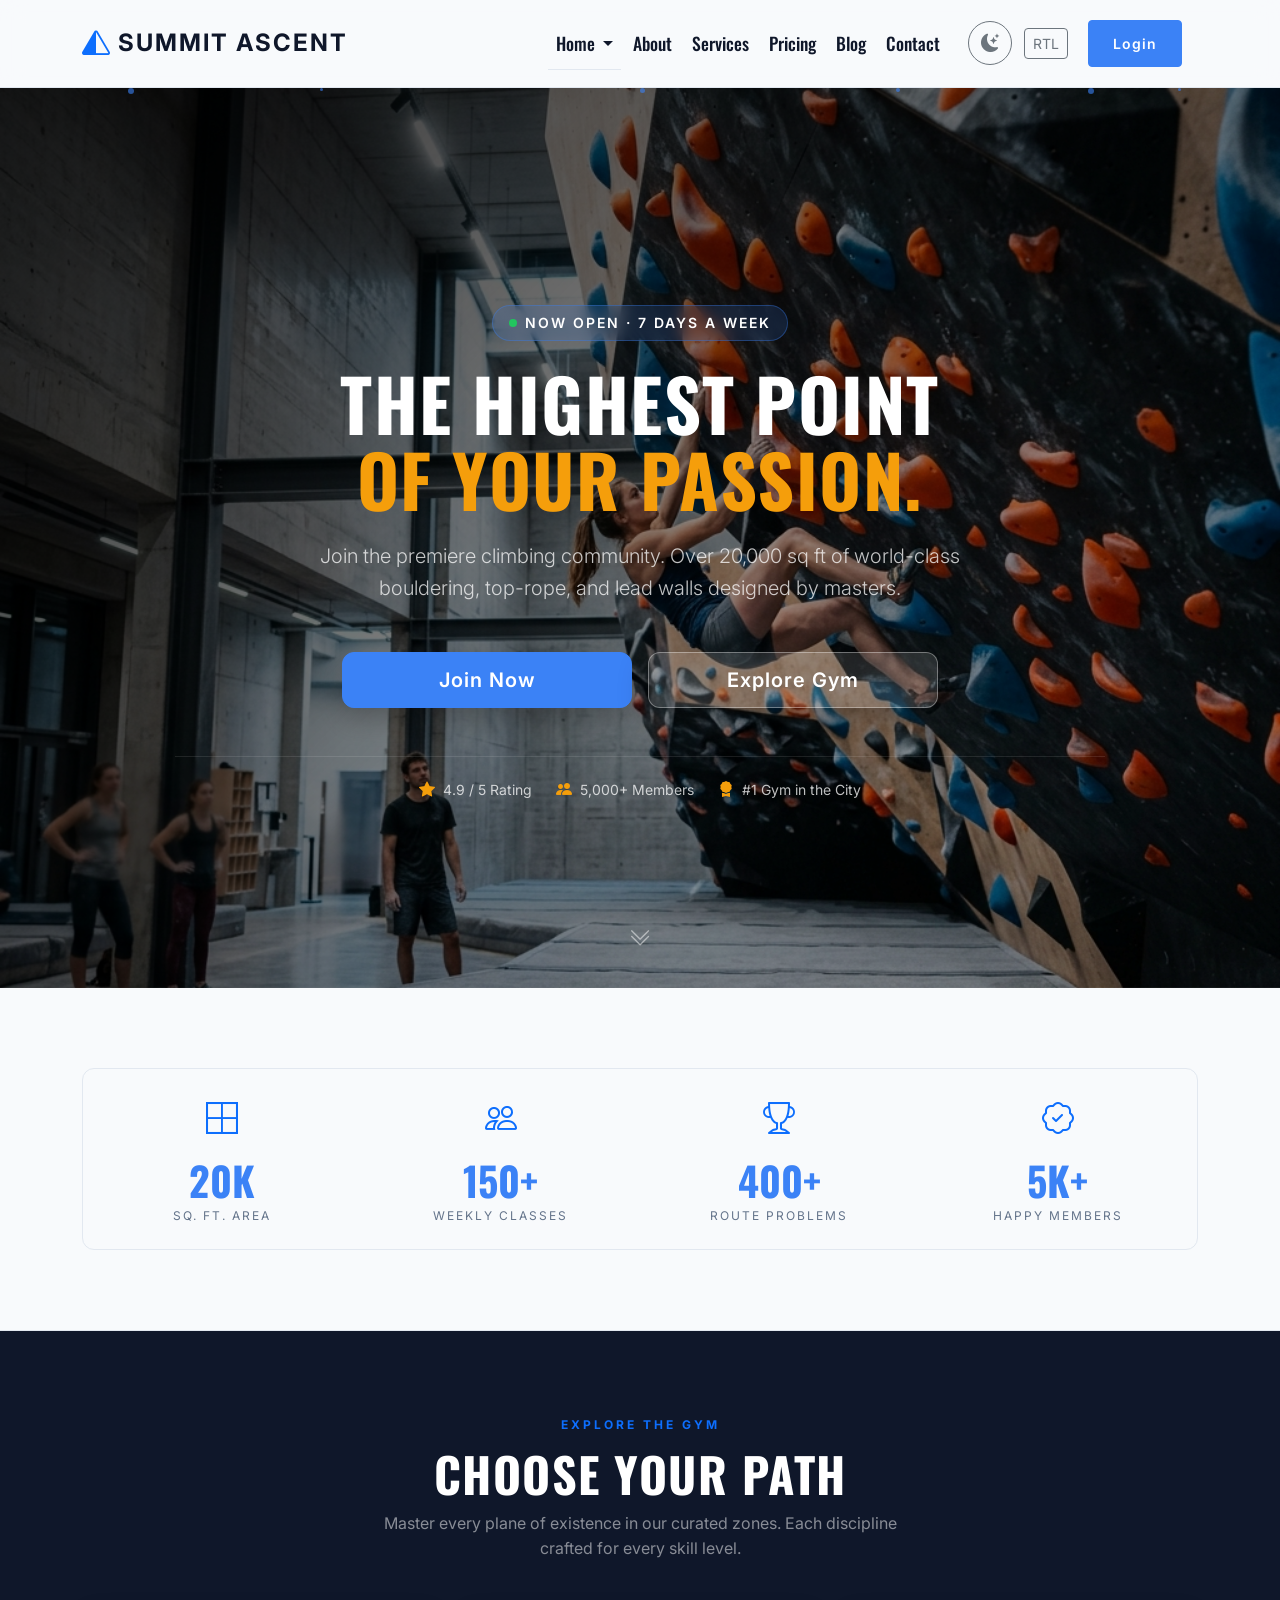
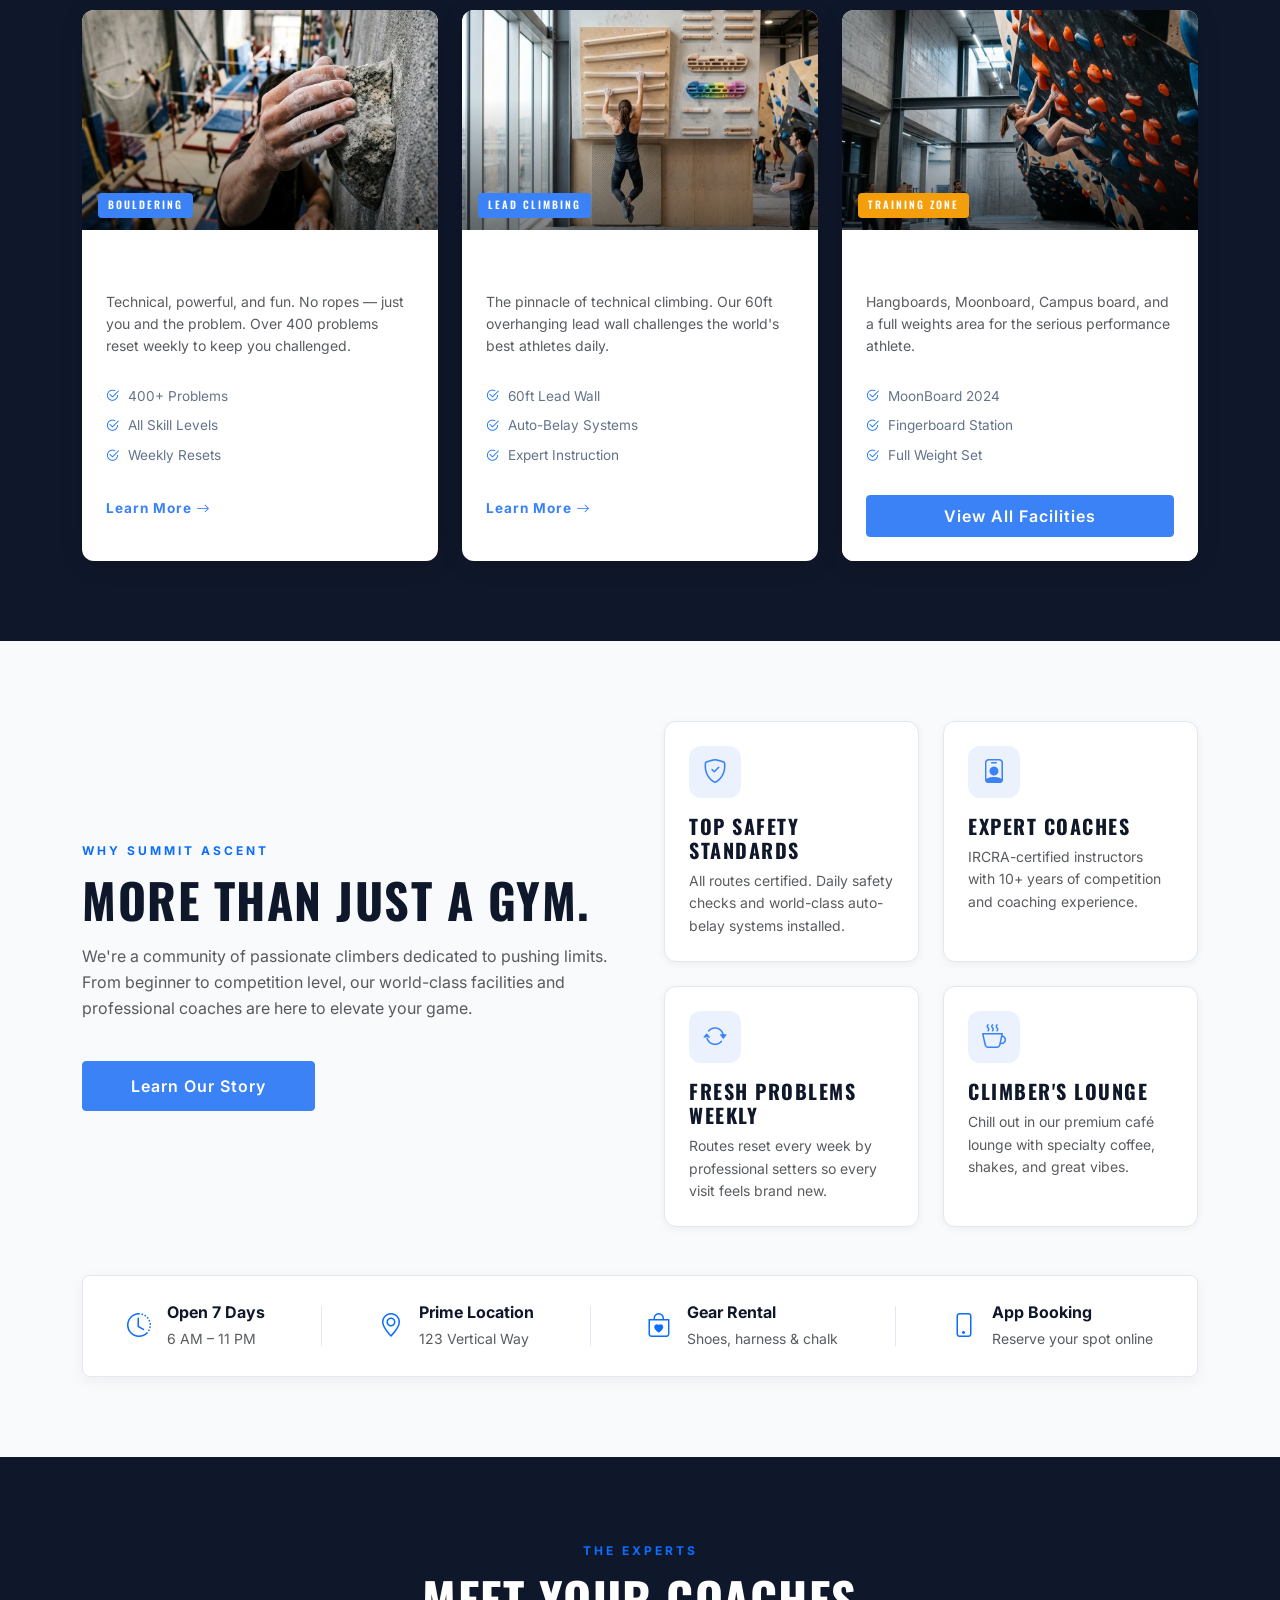
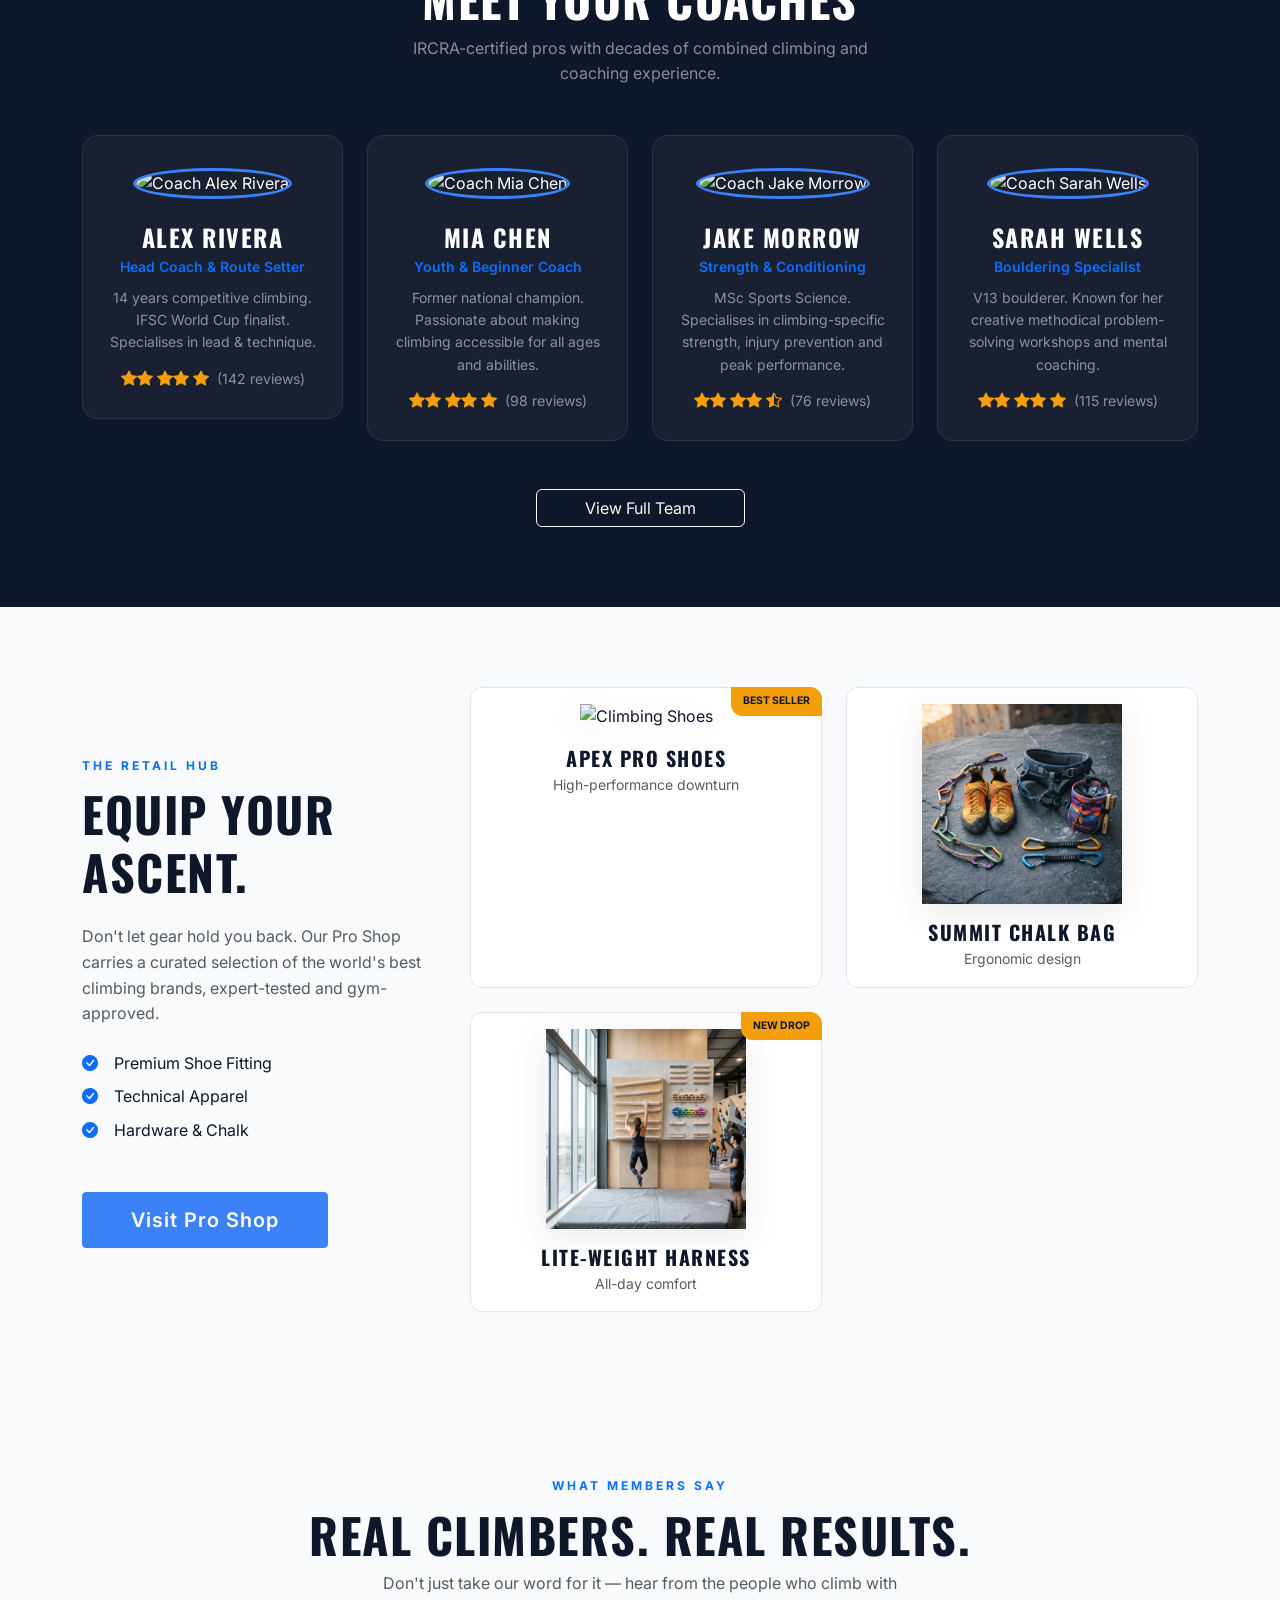
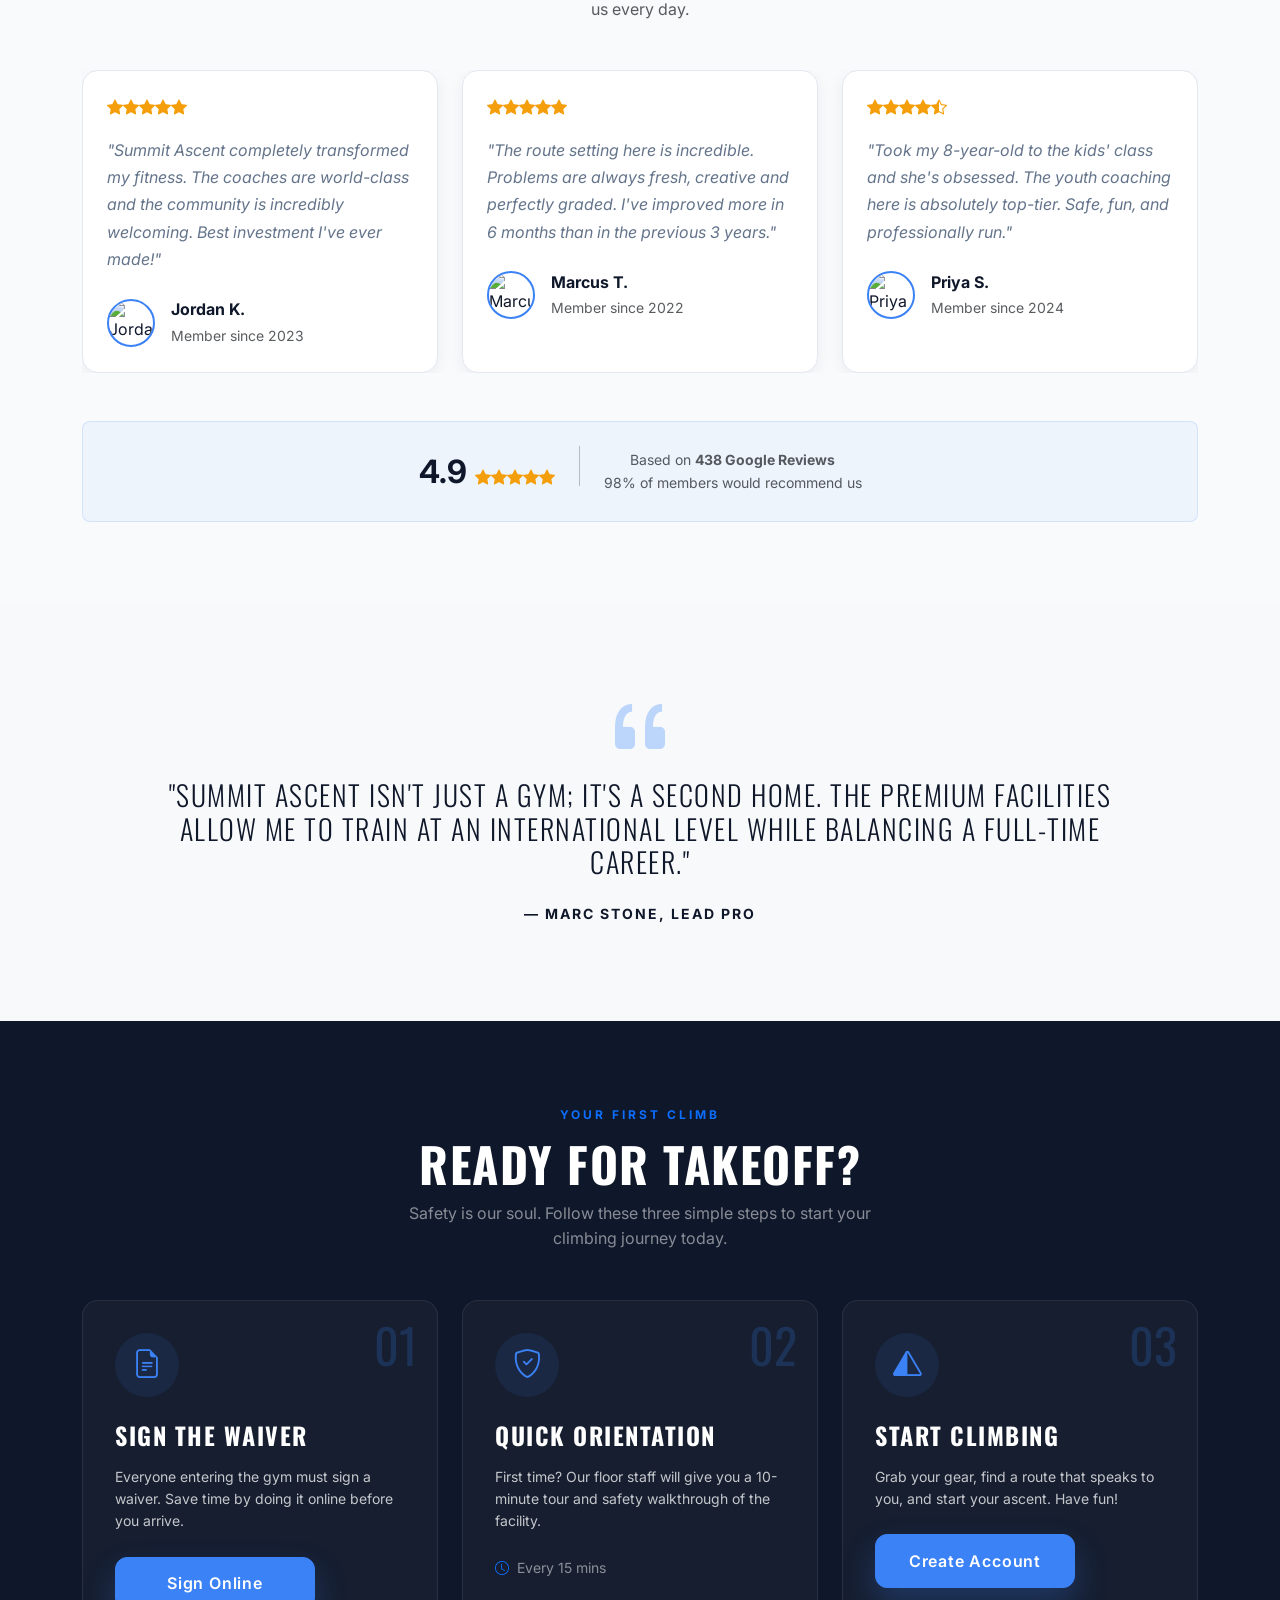
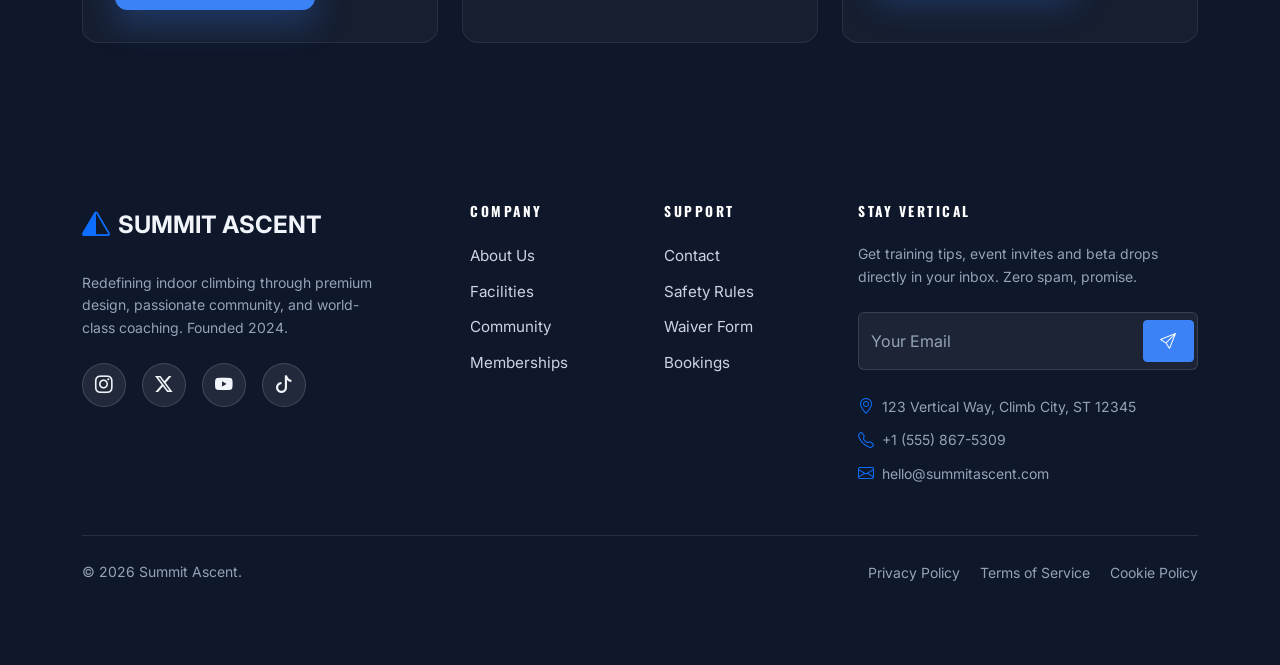
==== commit 7443082b: "update indoor rock climbing gym code" ====
--- a/index.html
+++ b/index.html
@@ -8,6 +8,8 @@
 
     <!-- SEO & Favicon -->
     <link rel="canonical" href="https://summitascent.com/">
+    <link rel="icon" href="assets/images/favicon.svg" type="image/svg+xml">
+    <link rel="apple-touch-icon" href="assets/images/favicon.svg">
     <meta property="og:title" content="Summit Ascent | Premium Indoor Rock Climbing Gym">
     <meta property="og:description" content="Scale new heights with our state-of-the-art facilities and expert-led classes.">
     <meta property="og:image" content="assets/images/hero.png">
@@ -60,7 +62,7 @@
                 <span class="fw-bold fs-4 text-uppercase letter-space">Summit Ascent</span>
             </a>
 
-            <button class="navbar-toggler border-0" type="button" data-bs-toggle="offcanvas" data-bs-target="#offcanvasNavbar">
+            <button class="navbar-toggler border-0" type="button" data-bs-toggle="offcanvas" data-bs-target="#offcanvasNavbar" aria-controls="offcanvasNavbar">
                 <span class="navbar-toggler-icon"></span>
             </button>
 
@@ -70,7 +72,7 @@
                         <i class="bi bi-triangle-half me-2 fs-4 text-primary"></i>
                         <h5 class="offcanvas-title fw-bold mb-0">SUMMIT ASCENT</h5>
                     </div>
-                    <button type="button" class="btn-close" data-bs-dismiss="offcanvas"></button>
+                    <button type="button" class="btn-close" data-bs-dismiss="offcanvas" aria-label="Close navigation"></button>
                 </div>
                 <div class="offcanvas-body">
                     <ul class="navbar-nav justify-content-end flex-grow-1 pe-3 align-items-center gap-1">
@@ -91,12 +93,9 @@
 
                         <!-- Toggles -->
                         <li class="nav-item ms-lg-3">
-                            <div class="form-check form-switch p-0 m-0">
-                                <input class="form-check-input ms-0" type="checkbox" id="theme-toggle" role="switch">
-                                <label class="form-check-label ms-1 d-none d-lg-inline" for="theme-toggle">
-                                    <i class="bi bi-moon-stars"></i>
-                                </label>
-                            </div>
+                            <button class="btn btn-sm btn-outline-secondary theme-toggle-btn" id="theme-toggle" aria-pressed="false" aria-label="Toggle theme">
+                                <i class="bi bi-moon-stars"></i>
+                            </button>
                         </li>
                         <li class="nav-item ms-lg-2">
                             <button class="btn btn-sm btn-outline-secondary" id="rtl-toggle">RTL</button>
@@ -131,9 +130,9 @@
                 </div>
                 <h1 class="display-2 fw-bold mb-4 hero-headline">THE HIGHEST POINT<br><span class="text-accent">OF YOUR PASSION.</span></h1>
                 <p class="lead mb-5 opacity-75 hero-sub mx-auto" style="max-width: 700px;">Join the premiere climbing community. Over 20,000 sq ft of world-class bouldering, top-rope, and lead walls designed by masters.</p>
-                <div class="d-flex flex-wrap gap-3 justify-content-center">
-                    <a href="pricing.html" class="btn btn-primary btn-lg px-5" id="hero-cta-join">Join Now</a>
-                    <a href="services.html" class="btn btn-outline-light btn-lg px-5" id="hero-cta-explore">Explore Gym</a>
+                <div class="d-flex flex-wrap gap-3 justify-content-center hero-cta-group">
+                    <a href="pricing.html" class="btn btn-primary btn-lg px-5 hero-cta primary" id="hero-cta-join">Join Now</a>
+                    <a href="services.html" class="btn btn-primary btn-lg px-5 hero-cta secondary" id="hero-cta-explore">Explore Gym</a>
                 </div>
                 <!-- Hero trust row -->
                 <div class="hero-trust d-flex flex-wrap gap-4 mt-5 justify-content-center">
@@ -470,18 +469,18 @@
                     <div class="pro-shop-grid">
                         <div class="product-card position-relative">
                             <span class="product-badge">BEST SELLER</span>
-                            <img src="https://images.unsplash.com/photo-1520218508822-998633d997e6?w=400&h=400&fit=crop" alt="Climbing Shoes" class="product-img">
+                            <img src="https://images.unsplash.com/photo-1542291026-7eec264c27ff?auto=format&fit=crop&w=400&q=80" alt="Climbing Shoes" class="product-img">
                             <h5 class="fw-bold mb-1">Apex Pro Shoes</h5>
                             <p class="text-muted small mb-0">High-performance downturn</p>
                         </div>
                         <div class="product-card">
-                            <img src="https://loremflickr.com/400/400/bouldering,chalk" alt="Chalk Bag" class="product-img">
+                            <img src="assets/images/v2-gear.png" alt="Chalk Bag" class="product-img">
                             <h5 class="fw-bold mb-1">Summit Chalk Bag</h5>
                             <p class="text-muted small mb-0">Ergonomic design</p>
                         </div>
                         <div class="product-card position-relative">
                             <span class="product-badge">NEW DROP</span>
-                            <img src="https://loremflickr.com/400/400/climbing,harness" alt="Harness" class="product-img">
+                            <img src="assets/images/training.png" alt="Harness" class="product-img">
                             <h5 class="fw-bold mb-1">Lite-Weight Harness</h5>
                             <p class="text-muted small mb-0">All-day comfort</p>
                         </div>
@@ -678,7 +677,7 @@
                         </div>
                         <h4 class="fw-bold mb-3">Sign the Waiver</h4>
                         <p class="text-white opacity-75 small mb-4">Everyone entering the gym must sign a waiver. Save time by doing it online before you arrive.</p>
-                        <a href="contact.html" class="btn btn-outline-light btn-sm px-4">Sign Online</a>
+                        <a href="contact.html" class="btn btn-primary safety-btn" id="safety-cta-sign">Sign Online</a>
                     </div>
                 </div>
                 <div class="col-lg-4">
@@ -703,7 +702,7 @@
                         </div>
                         <h4 class="fw-bold mb-3">Start Climbing</h4>
                         <p class="text-white opacity-75 small mb-4">Grab your gear, find a route that speaks to you, and start your ascent. Have fun!</p>
-                        <a href="register.html" class="btn btn-primary btn-sm px-4">Create Account</a>
+                        <a href="register.html" class="btn btn-primary safety-btn" id="safety-cta-register">Create Account</a>
                     </div>
                 </div>
             </div>
@@ -779,7 +778,7 @@
             <div class="footer-bottom mt-5 pt-4">
                 <div class="row align-items-center">
                     <div class="col-md-6">
-                        <p class="text-muted small mb-0">© 2026 Summit Ascent. Built for the peak. All rights reserved.</p>
+                        <p class="text-muted small mb-0">© 2026 Summit Ascent.</p>
                     </div>
                     <div class="col-md-6 text-md-end mt-2 mt-md-0">
                         <a href="#" class="text-muted small me-3">Privacy Policy</a>
--- a/assets/css/style.css
+++ b/assets/css/style.css
@@ -64,6 +64,14 @@
     box-sizing: border-box;
 }
 
+html {
+    width: 100%;
+    min-height: 100%;
+    scroll-behavior: smooth;
+    overflow-x: hidden;
+    scrollbar-gutter: auto;
+}
+
 body {
     font-family: 'Inter', sans-serif;
     background-color: var(--bg-light);
@@ -71,6 +79,17 @@
     line-height: 1.6;
     overflow-x: hidden;
     transition: background-color var(--transition-base), color var(--transition-base);
+    min-height: 100vh;
+    max-width: 100%;
+}
+
+.offcanvas-backdrop {
+    background-color: rgba(0, 0, 0, 0.45);
+}
+
+body.offcanvas-open,
+body.modal-open {
+    padding-right: 0 !important;
 }
 
 h1, h2, h3, h4, h5, h6 {
@@ -125,6 +144,22 @@
     color: white;
 }
 
+.theme-toggle-btn {
+    width: 44px;
+    height: 44px;
+    padding: 0;
+    min-width: 44px;
+    border-radius: 50%;
+    display: inline-flex;
+    align-items: center;
+    justify-content: center;
+    transition: var(--transition-fast);
+}
+
+.theme-toggle-btn i {
+    font-size: 1.15rem;
+}
+
 .btn-secondary {
     background-color: var(--secondary-color);
     border-color: var(--secondary-color);
@@ -149,9 +184,12 @@
 
 /* Sticky Navbar */
 .navbar-sticky {
-    position: sticky;
+    position: fixed;
     top: 0;
-    z-index: 1000;
+    left: 0;
+    right: 0;
+    width: 100%;
+    z-index: 1030;
     background-color: rgba(248, 250, 252, 0.9);
     backdrop-filter: blur(12px);
     -webkit-backdrop-filter: blur(12px);
@@ -159,6 +197,10 @@
     transition: background-color var(--transition-base), box-shadow var(--transition-fast);
 }
 
+body.has-fixed-navbar {
+    padding-top: var(--navbar-offset, 0px);
+}
+
 [data-theme="dark"] .navbar-sticky {
     background-color: rgba(var(--bg-light-rgb), 0.92);
     border-bottom-color: rgba(255,255,255,0.08);
@@ -183,6 +225,61 @@
 .navbar-sticky .nav-link:hover,
 .navbar-sticky .nav-link.active {
     color: var(--sky-blue) !important;
+}
+
+.navbar-sticky .dropdown-menu {
+    background-color: var(--white);
+    border: 1px solid var(--border-color);
+    box-shadow: 0 16px 40px rgba(15, 23, 42, 0.16);
+}
+
+.navbar-sticky .dropdown-item {
+    color: var(--text-dark);
+}
+
+.navbar-sticky .dropdown-item:hover,
+.navbar-sticky .dropdown-item:focus {
+    background-color: rgba(59, 130, 246, 0.08);
+    color: var(--primary-color);
+}
+
+[data-theme="dark"] .navbar-sticky .dropdown-menu {
+    background-color: #0f172a;
+    border-color: #1e293b;
+}
+
+[data-theme="dark"] .navbar-sticky .dropdown-item {
+    color: #e2e8f0;
+}
+
+[data-theme="dark"] .navbar-sticky .dropdown-item:hover,
+[data-theme="dark"] .navbar-sticky .dropdown-item:focus {
+    background-color: rgba(59, 130, 246, 0.14);
+    color: #ffffff;
+}
+
+.navbar-sticky .container {
+    min-width: 0;
+}
+
+.navbar-sticky .navbar-brand {
+    min-width: 0;
+    max-width: calc(100% - 5rem);
+}
+
+.navbar-sticky .navbar-brand span {
+    display: block;
+    overflow: hidden;
+    text-overflow: ellipsis;
+    white-space: nowrap;
+}
+
+@media (max-width: 991px) {
+    /* Prevent the sticky navbar blur layer from trapping the Bootstrap offcanvas panel */
+    .navbar-sticky {
+        backdrop-filter: none;
+        -webkit-backdrop-filter: none;
+    }
 }
 
 [data-theme="dark"] .bi-moon-stars {
@@ -299,6 +396,17 @@
         box-shadow: none;
         background: transparent;
     }
+    .auth-container {
+        flex-direction: column;
+        gap: 1rem;
+    }
+    .auth-card {
+        padding: 32px 24px;
+    }
+    .auth-toggle-panel {
+        width: 100%;
+        justify-content: flex-end;
+    }
 }
 .auth-toggle-panel .btn {
     min-width: auto;
@@ -455,7 +563,28 @@
 @media (max-width: 991px) {
     .min-h-400 { min-height: 300px; }
     .pricing-comparison-table {
-        min-width: 600px;
+        min-width: 0;
+    }
+    .navbar-sticky .navbar-brand .fs-4 {
+        font-size: 1.2rem !important;
+        letter-spacing: 1px;
+    }
+}
+
+.pricing-comparison-table th,
+.pricing-comparison-table td {
+    white-space: normal;
+    word-break: break-word;
+}
+
+@media (max-width: 767px) {
+    .pricing-comparison-table th,
+    .pricing-comparison-table td {
+        padding-left: 1rem;
+        padding-right: 1rem;
+    }
+    .pricing-comparison-table td {
+        font-size: 0.95rem;
     }
 }
 
--- a/assets/css/home.css
+++ b/assets/css/home.css
@@ -65,6 +65,7 @@
 .hero-section {
     height: 100vh;
     min-height: 600px;
+    padding-top: 32px;
 }
 
 .hero-bg-img {
@@ -169,6 +170,33 @@
     color: rgba(255,255,255,0.5);
     font-size: 1.4rem;
     animation: bounce-down 2s ease infinite;
+}
+
+.hero-cta-group .hero-cta {
+    border-radius: 12px;
+    font-weight: 600;
+    letter-spacing: 1px;
+    min-width: 290px;
+    box-shadow: 0 12px 30px rgba(0,0,0,0.25);
+    border: 1px solid transparent;
+    text-align: center;
+}
+
+.hero-cta-group .hero-cta.primary {
+    background: var(--primary-color);
+    border-color: var(--primary-color);
+    color: #fff;
+}
+
+.hero-cta-group .hero-cta.secondary {
+    background: rgba(255,255,255,0.12);
+    border-color: rgba(255,255,255,0.35);
+    color: #fff;
+}
+
+.hero-cta-group .hero-cta:hover {
+    transform: translateY(-3px);
+    box-shadow: 0 14px 34px rgba(0,0,0,0.3);
 }
 
 @keyframes bounce-down {
@@ -728,11 +756,113 @@
    RESPONSIVE TWEAKS
    ====================== */
 @media (max-width: 767px) {
-    .hero-section { height: 100svh; }
+    .hero-section {
+        height: auto;
+        min-height: 0;
+        padding-top: 96px !important;
+        padding-bottom: 3rem;
+    }
+    .hero-section .container {
+        height: auto !important;
+        align-items: flex-start !important;
+        padding-top: 1rem;
+    }
+    .hero-badge {
+        margin-top: 0 !important;
+        margin-bottom: 1rem !important;
+    }
+    .hero-headline { font-size: clamp(2.4rem, 11vw, 3.5rem); }
     .stat-item { border-right: none; border-bottom: 1px solid var(--border-color); }
     .discipline-card { margin-bottom: 0; }
     .price-card--featured { transform: none; }
     .price-card--featured:hover { transform: translateY(-8px); }
+}
+
+@media (max-width: 991px) {
+    html {
+        scroll-padding-top: 110px;
+    }
+    .hero-section .container {
+        max-width: 100%;
+        overflow-x: hidden;
+    }
+    .hero-headline {
+        font-size: clamp(2.8rem, 9vw, 4.25rem);
+    }
+    .hero-badge {
+        max-width: 100%;
+    }
+    .hero-badge .small {
+        white-space: normal;
+    }
+    .hero-cta-group .hero-cta {
+        min-width: 0;
+        width: min(100%, 18rem);
+    }
+    .section-padding {
+        padding-top: calc(var(--spacing-lg));
+    }
+    .section-padding .section-header h2,
+    .section-padding .section-header h3 {
+        margin-top: 1rem;
+    }
+}
+
+/* ======================
+   OFFCANVAS CUSTOM STYLES (ENHANCEMENTS)
+   ====================== */
+.offcanvas {
+    background-color: var(--bg-light);
+    border-left: 1px solid var(--border-color);
+}
+.offcanvas-header {
+    background-color: var(--white);
+    padding: 1.5rem;
+}
+.offcanvas-body {
+    padding: 1.5rem;
+}
+.offcanvas .nav-link {
+    font-family: 'Oswald', sans-serif;
+    font-size: 1.1rem;
+    padding: 0.75rem 0;
+    border-bottom: 1px solid var(--border-color);
+    width: 100%;
+    text-align: left;
+}
+.offcanvas .nav-link:last-child {
+    border-bottom: none;
+}
+.offcanvas .dropdown-menu {
+    border: none;
+    background: transparent;
+    box-shadow: none;
+    padding-left: 1rem;
+}
+
+@media (max-width: 767px) {
+    .features-strip {
+        flex-direction: column;
+        align-items: stretch;
+    }
+    .features-strip .strip-item {
+        width: 100%;
+        justify-content: flex-start;
+        padding-left: 0;
+        align-items: flex-start;
+    }
+    .features-strip .strip-divider {
+        display: none !important;
+    }
+}
+
+@media (max-width: 991px) {
+    .hero-section {
+        padding-top: 80px;
+    }
+    .hero-section .hero-badge {
+        margin-top: 16px;
+    }
 }
 
 /* Dark mode footer override (footer is always dark but background can shift) */
@@ -872,6 +1002,41 @@
 [data-theme="dark"] .product-card {
     background: #1e293b;
     border-color: #334155;
+}
+
+@media (max-width: 991px) {
+    .pro-shop-section .row {
+        justify-content: center;
+        text-align: center;
+    }
+    .pro-shop-section .col-lg-4,
+    .pro-shop-section .col-lg-8 {
+        max-width: 680px;
+        width: 100%;
+    }
+    .pro-shop-section .pro-shop-grid {
+        margin: 0 auto;
+    }
+    .pro-shop-section ul.list-unstyled {
+        display: inline-block;
+        text-align: left;
+        margin-left: auto;
+        margin-right: auto;
+    }
+    .pro-shop-section ul.list-unstyled li {
+        justify-content: center;
+    }
+}
+
+@media (min-width: 768px) and (max-width: 991px) {
+    .pro-shop-section .col-lg-4 > .btn {
+        display: flex;
+        width: fit-content;
+        margin: 0 auto;
+    }
+    .pro-shop-section ul.list-unstyled li {
+        justify-content: flex-start;
+    }
 }
 
 /* ======================
@@ -926,6 +1091,27 @@
     color: white;
 }
 
+.safety-step .safety-btn {
+    min-width: 200px;
+    padding: 0.85rem 1.75rem;
+    border-radius: 12px;
+    font-weight: 600;
+    letter-spacing: 0.8px;
+    transition: transform 0.3s ease, box-shadow 0.3s ease;
+    box-shadow: 0 16px 32px rgba(59,130,246,0.25);
+}
+
+.safety-step .safety-btn:hover {
+    transform: translateY(-3px);
+    box-shadow: 0 18px 36px rgba(59,130,246,0.35);
+}
+
+@media (max-width: 767px) {
+    .safety-step .safety-btn {
+        width: 100%;
+    }
+}
+
 /* ======================
    NEW: FAQ ACCORDION
    ====================== */
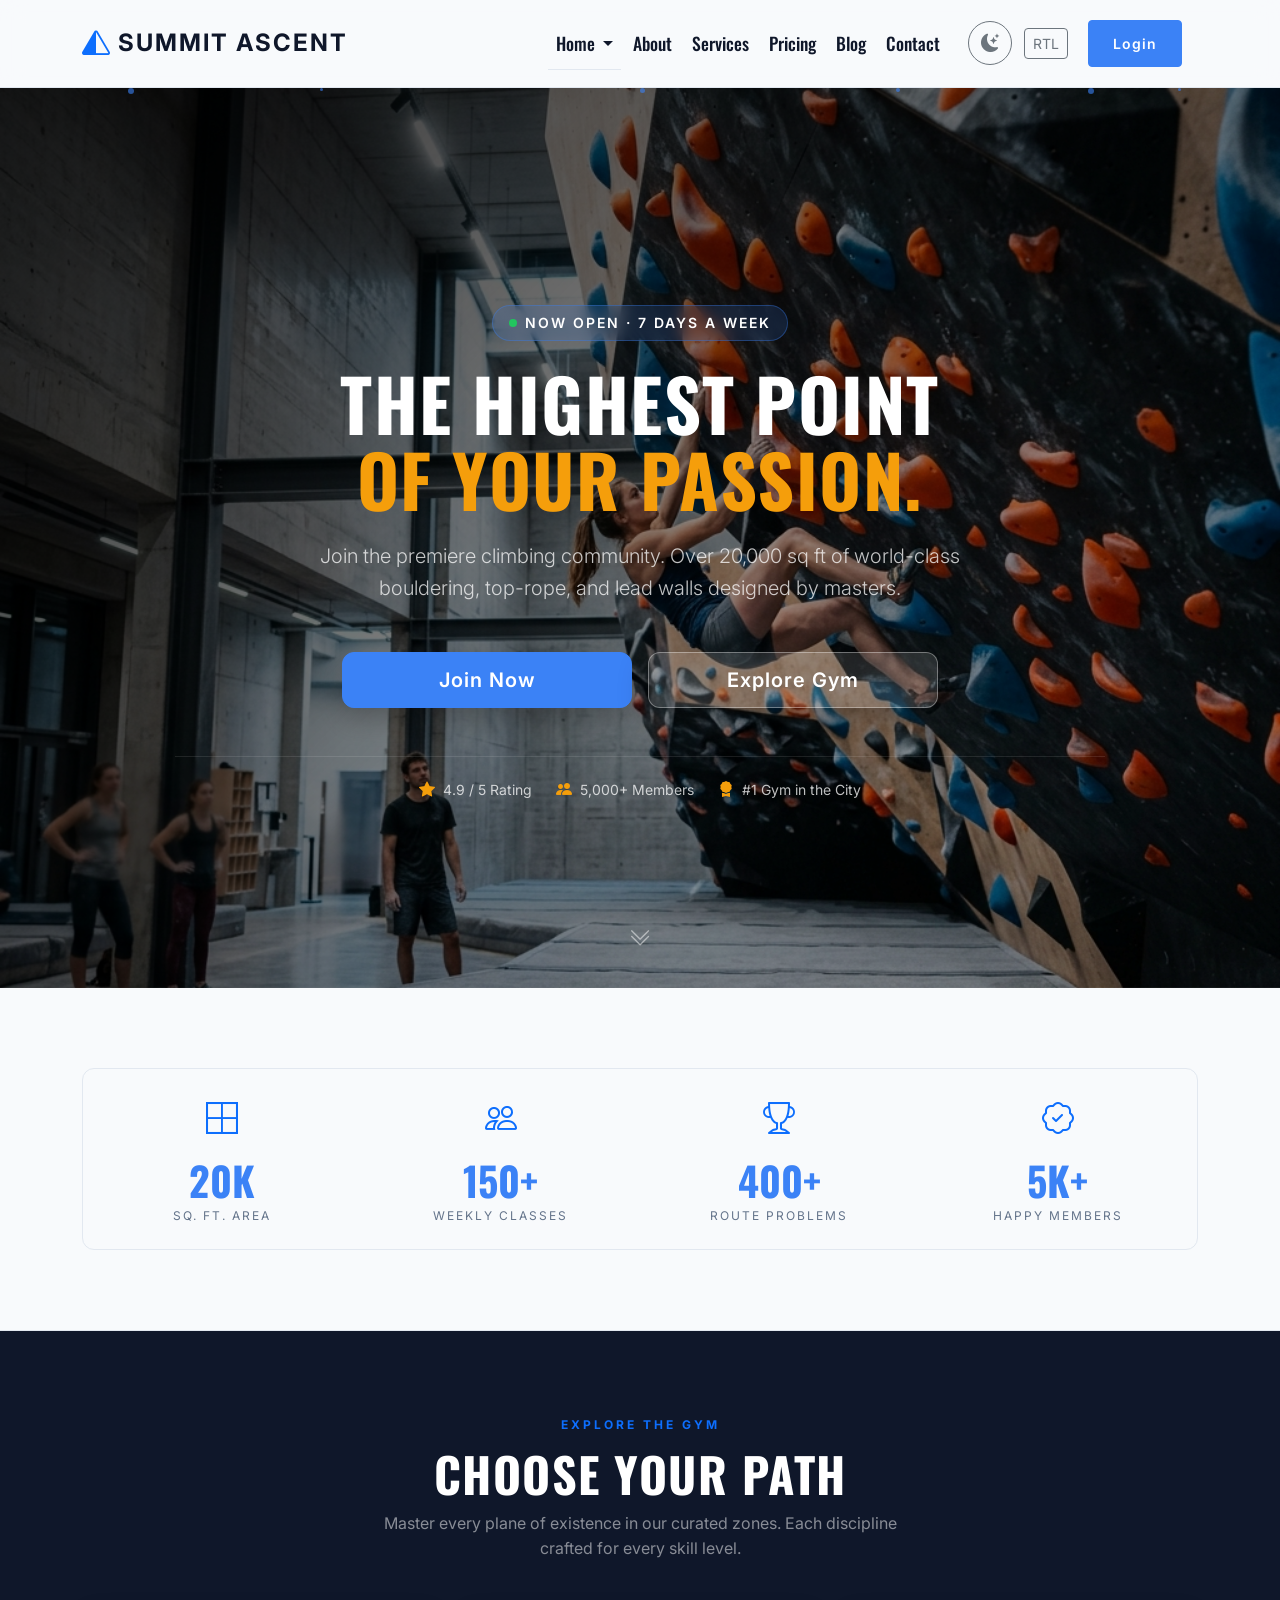
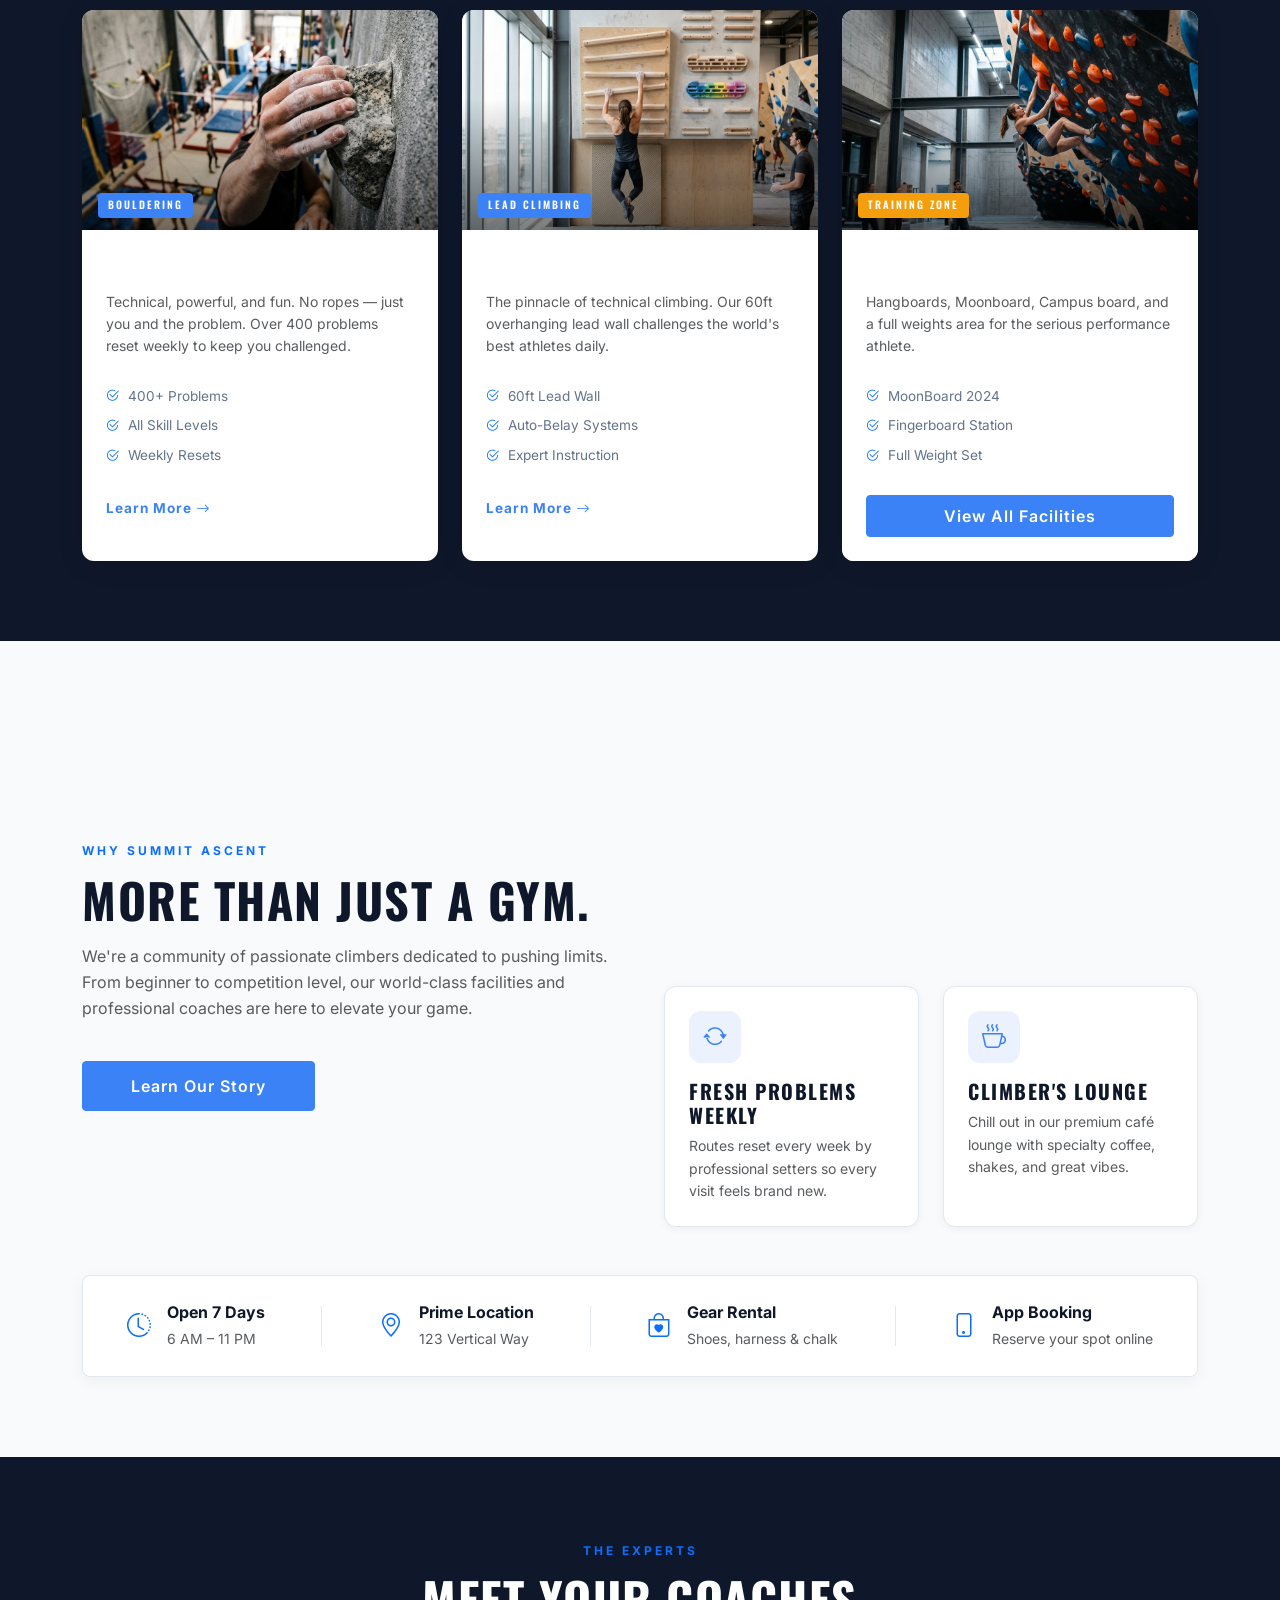
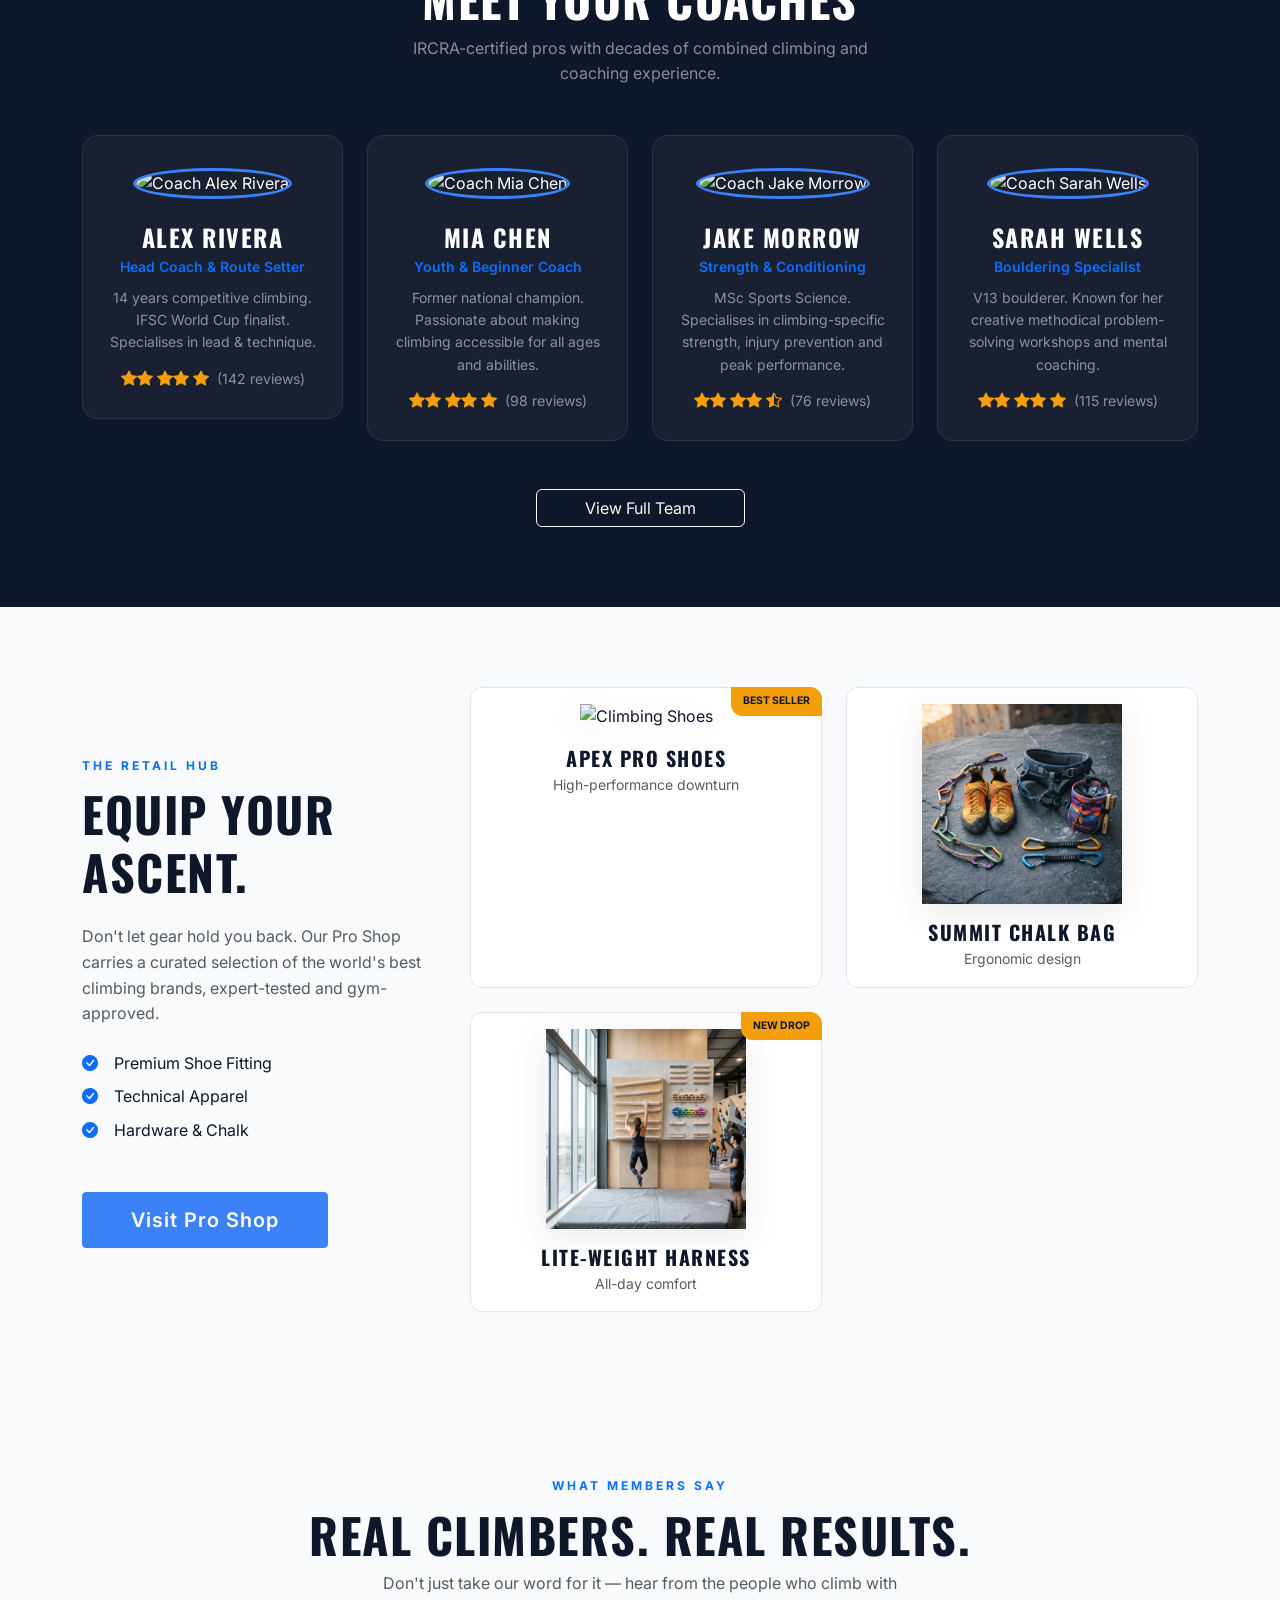
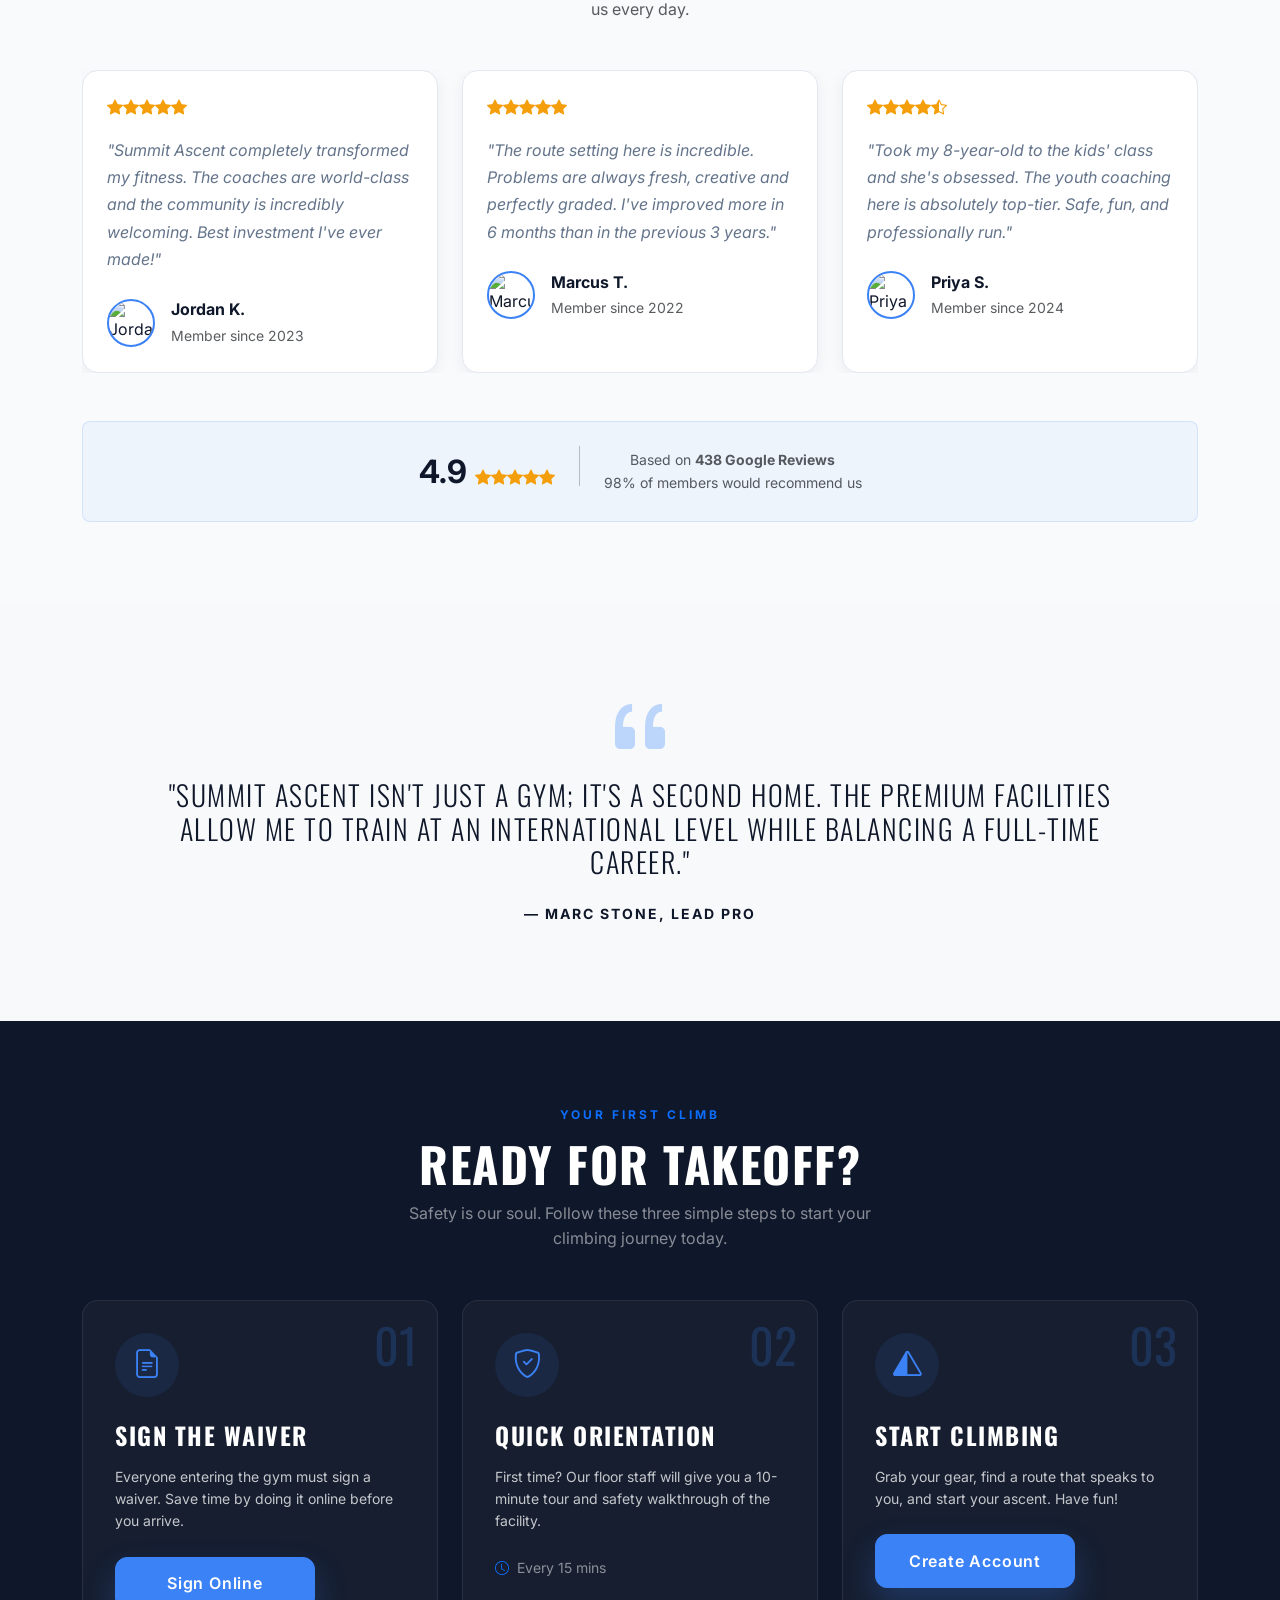
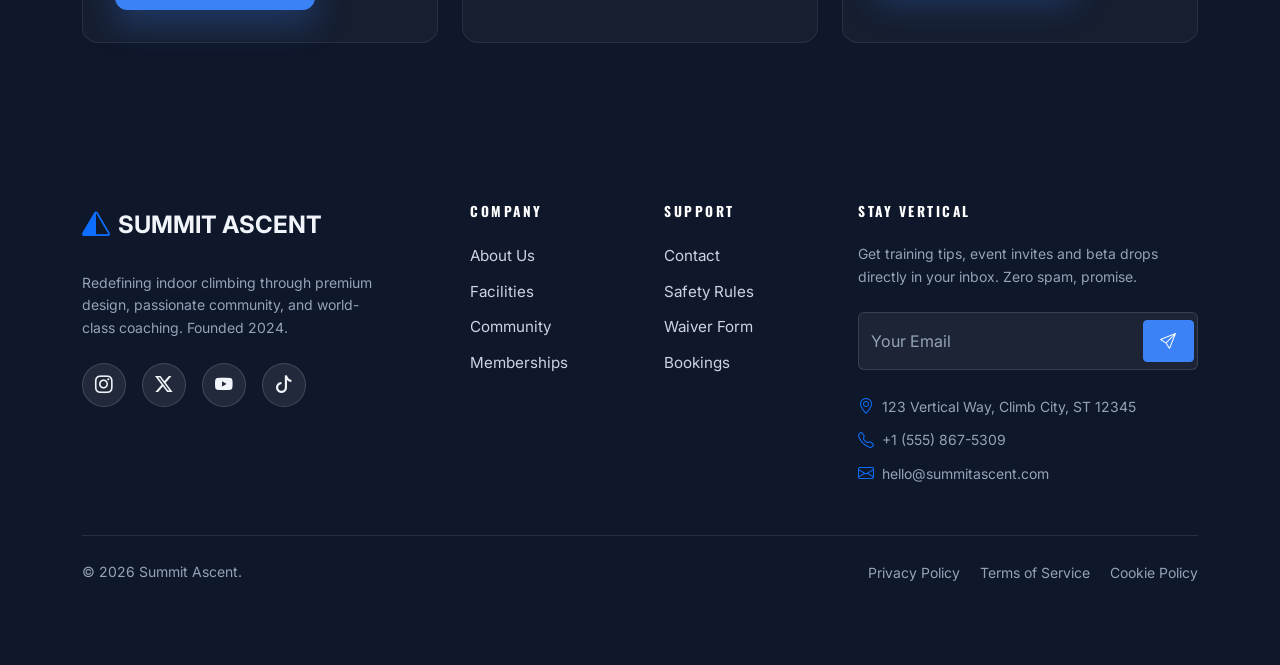
==== commit 9b147bc0: "Add journey icons and polish pages" ====
--- a/index.html
+++ b/index.html
@@ -77,7 +77,7 @@
                 <div class="offcanvas-body">
                     <ul class="navbar-nav justify-content-end flex-grow-1 pe-3 align-items-center gap-1">
                         <li class="nav-item dropdown">
-                            <a class="nav-link dropdown-toggle active" href="#" role="button" data-bs-toggle="dropdown" aria-expanded="false">
+                            <a class="nav-link dropdown-toggle" href="#" role="button" data-bs-toggle="dropdown" aria-expanded="false">
                                 Home
                             </a>
                             <ul class="dropdown-menu">
--- a/assets/css/style.css
+++ b/assets/css/style.css
@@ -182,6 +182,22 @@
     transform: translateY(-8px);
 }
 
+.blog-sidebar .card-premium {
+    background-color: rgba(15, 23, 42, 0.96);
+    border-color: rgba(255, 255, 255, 0.08);
+    color: #f8fafc;
+}
+
+.blog-sidebar .card-premium h5,
+.blog-sidebar .card-premium a,
+.blog-sidebar .card-premium p {
+    color: inherit;
+}
+
+.blog-sidebar .card-premium p {
+    color: rgba(248, 250, 252, 0.75);
+}
+
 /* Sticky Navbar */
 .navbar-sticky {
     position: fixed;
@@ -222,6 +238,43 @@
     color: #ffffff !important;
 }
 
+.navbar-sticky .navbar-toggler-icon {
+    border-radius: 50%;
+    border: 1px solid rgba(15, 23, 42, 0.2);
+    background-color: rgba(15, 23, 42, 0.05);
+}
+
+[data-theme="dark"] .navbar-sticky .navbar-toggler-icon {
+    filter: invert(0.95);
+    background-color: rgba(255, 255, 255, 0.1);
+    border-color: rgba(255, 255, 255, 0.4);
+}
+
+[data-theme="dark"] .offcanvas {
+    background-color: #0f172a;
+    color: #e2e8f0;
+}
+
+[data-theme="dark"] .offcanvas .offcanvas-header {
+    border-bottom: 1px solid rgba(255, 255, 255, 0.08);
+}
+
+[data-theme="dark"] .offcanvas .offcanvas-body {
+    padding-top: 1rem;
+}
+
+[data-theme="dark"] .offcanvas .navbar-brand,
+[data-theme="dark"] .offcanvas .nav-link,
+[data-theme="dark"] .offcanvas .dropdown-item,
+[data-theme="dark"] .offcanvas .theme-toggle-btn {
+    color: #f8fafc;
+}
+
+[data-theme="dark"] .offcanvas .nav-link:hover,
+[data-theme="dark"] .offcanvas .dropdown-item:hover {
+    color: #38bdf8;
+}
+
 .navbar-sticky .nav-link:hover,
 .navbar-sticky .nav-link.active {
     color: var(--sky-blue) !important;
@@ -241,6 +294,12 @@
 .navbar-sticky .dropdown-item:focus {
     background-color: rgba(59, 130, 246, 0.08);
     color: var(--primary-color);
+}
+
+.navbar-sticky .dropdown-item.active {
+    color: var(--sky-blue);
+    font-weight: 600;
+    background-color: rgba(14, 165, 233, 0.12);
 }
 
 [data-theme="dark"] .navbar-sticky .dropdown-menu {
@@ -539,6 +598,21 @@
     background-color: rgba(var(--bg-light-rgb), 0.15) !important;
 }
 
+.topic-grid > div:nth-child(4) {
+    transition: none;
+}
+
+@media (min-width: 768px) and (max-width: 991px) {
+    .topic-grid > div:nth-child(4) {
+        display: flex;
+        justify-content: center;
+    }
+
+    .topic-grid > div:nth-child(4) .card-premium {
+        width: min(320px, 100%);
+    }
+}
+
 .text-info { color: #06b6d4 !important; }
 .text-success { color: #22c55e !important; }
 
@@ -617,3 +691,42 @@
 [data-theme="dark"] .blog-hero {
     background-image: linear-gradient(rgba(15, 23, 42, 0.9), rgba(15, 23, 42, 0.9)), url('../images/climbing-bouldering-hq.png');
 }
+
+.blog-feature-badge-wrap {
+    max-width: max-content;
+}
+
+.blog-feature-badge {
+    letter-spacing: 1px;
+    font-size: 0.8rem;
+}
+
+@media (max-width: 767px) {
+    .blog-feature-badge-wrap {
+        padding: 0.75rem;
+    }
+    .blog-feature-badge {
+        font-size: 0.65rem;
+        padding: 0.35rem 0.95rem;
+    }
+}
+
+[data-theme="dark"] .blog-page .text-dark {
+    color: #f8fafc !important;
+}
+
+[data-theme="dark"] .blog-page .text-muted {
+    color: rgba(248, 250, 252, 0.85) !important;
+}
+
+[data-theme="dark"] .blog-page h2,
+[data-theme="dark"] .blog-page h3,
+[data-theme="dark"] .blog-page h4,
+[data-theme="dark"] .blog-page h5 {
+    color: #f8fafc;
+}
+
+[data-theme="dark"] .blog-page .topic-card .card-premium {
+    background-color: rgba(15, 23, 42, 0.75);
+    border-color: rgba(255, 255, 255, 0.08);
+}
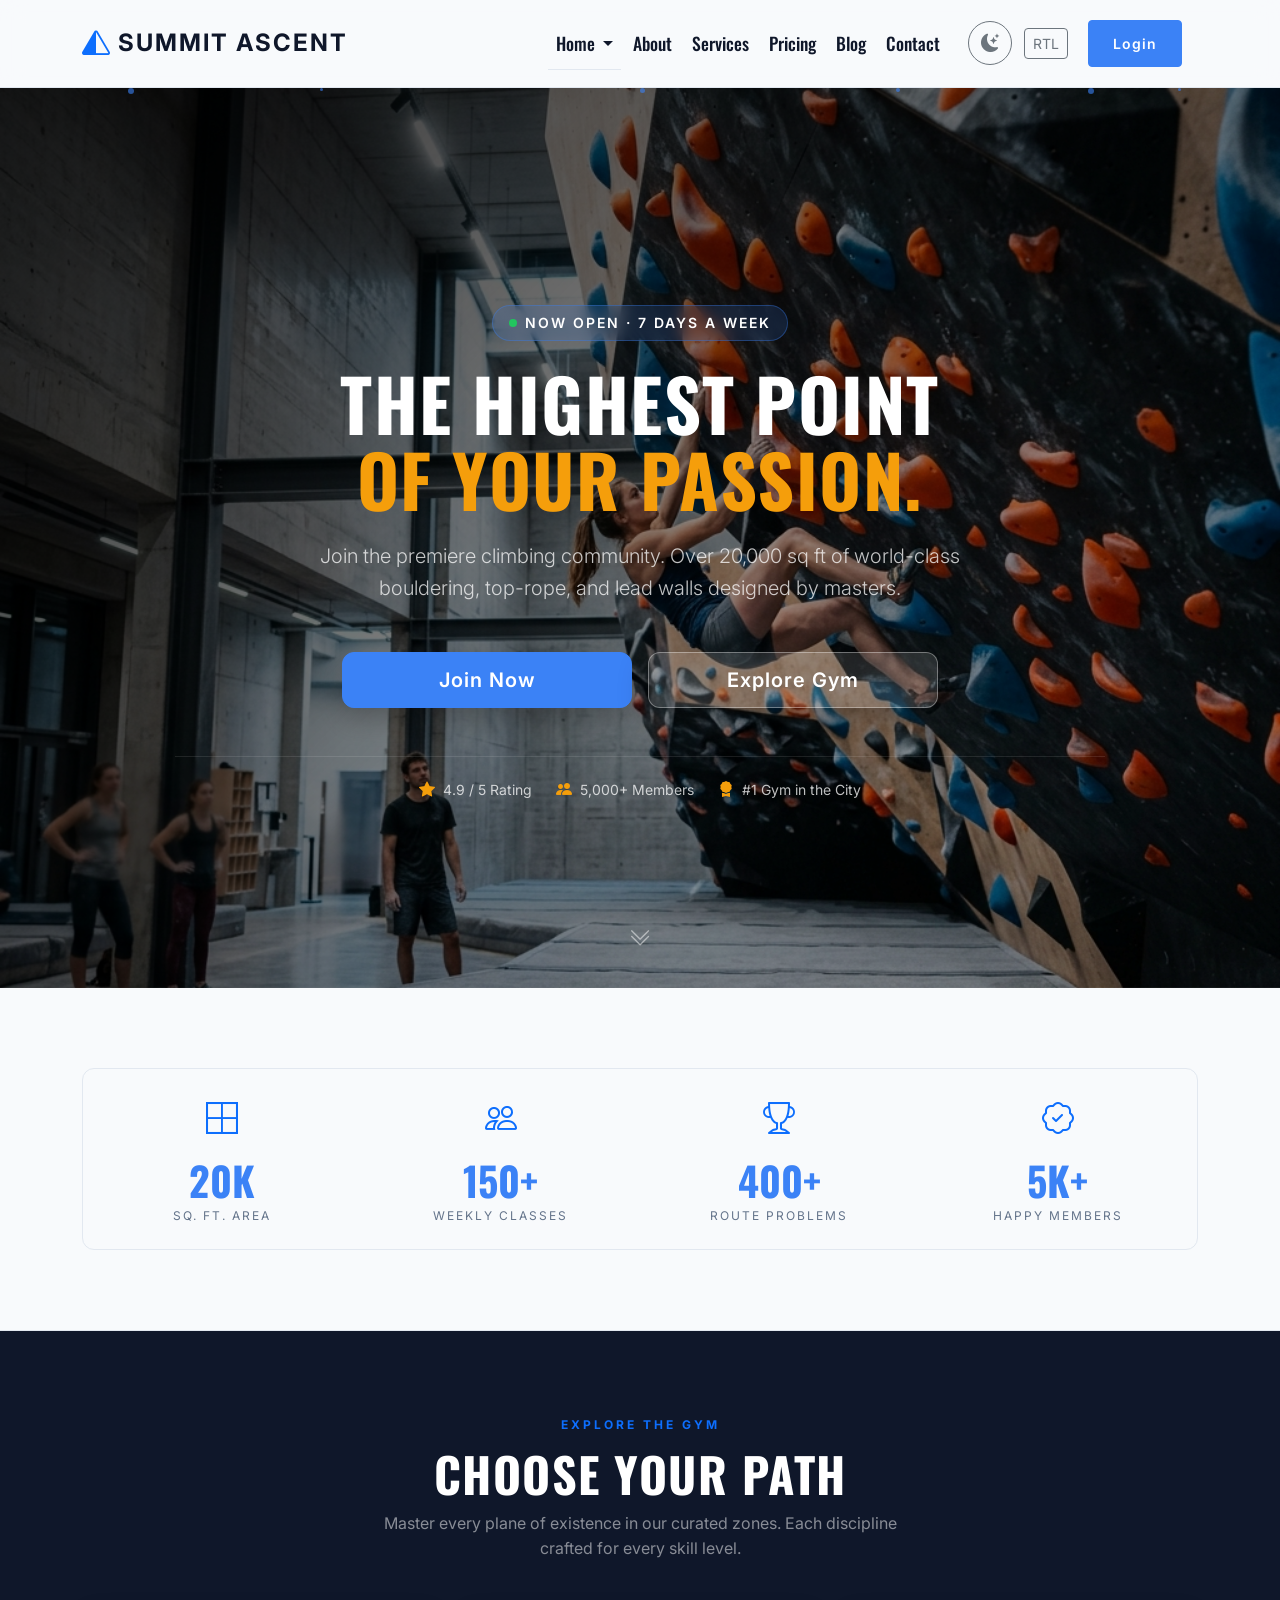
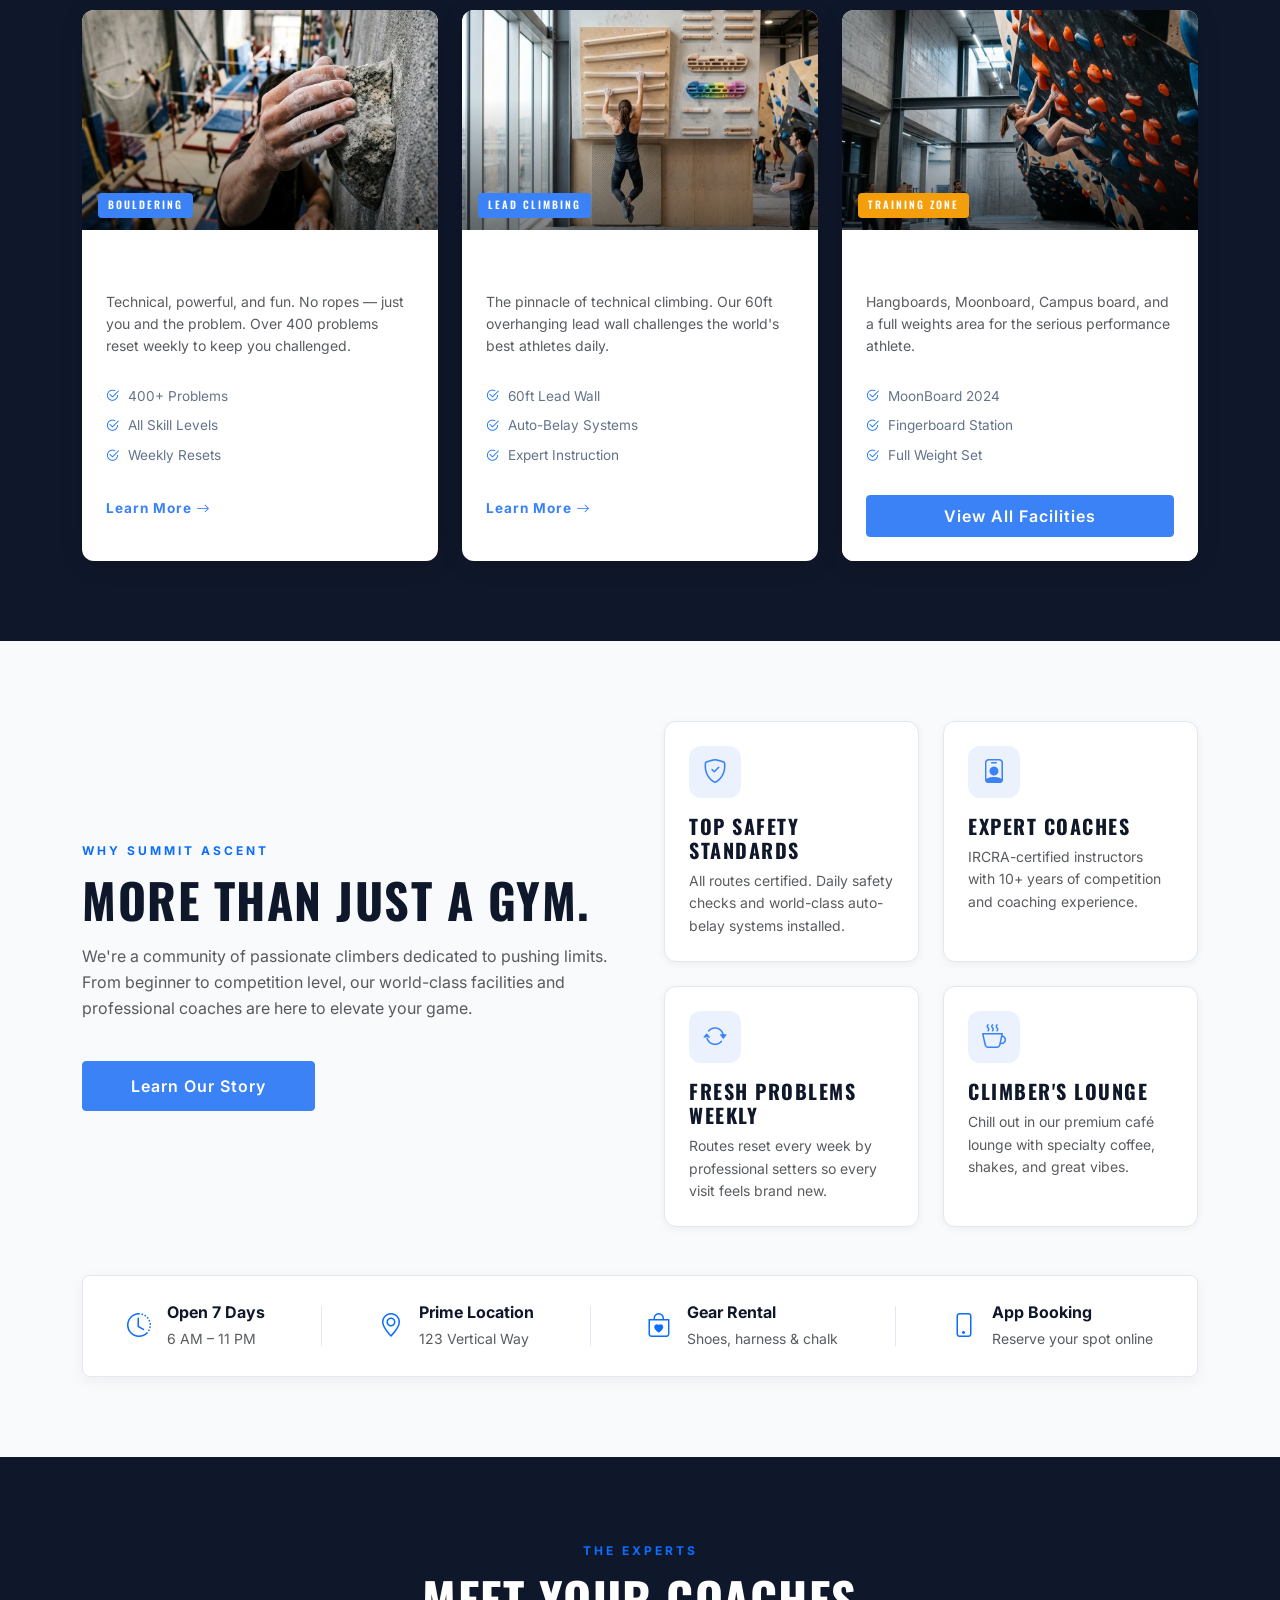
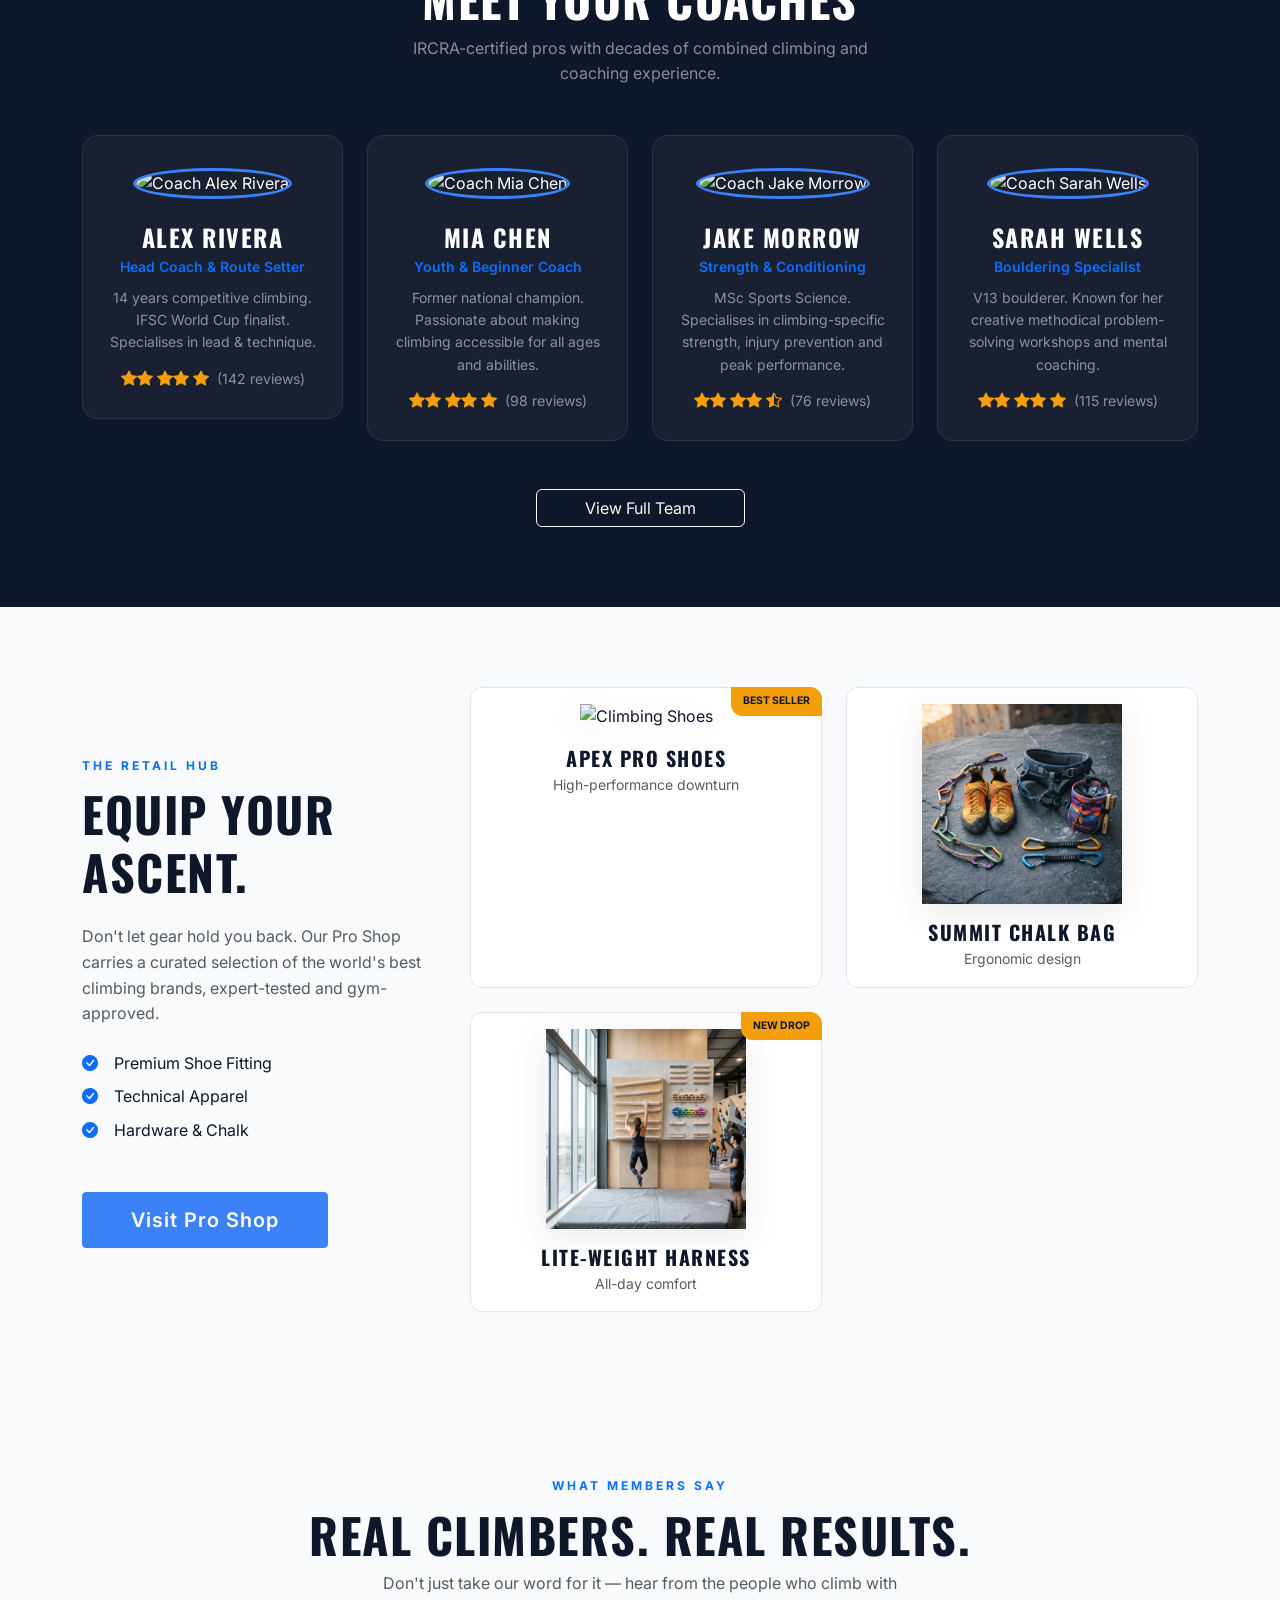
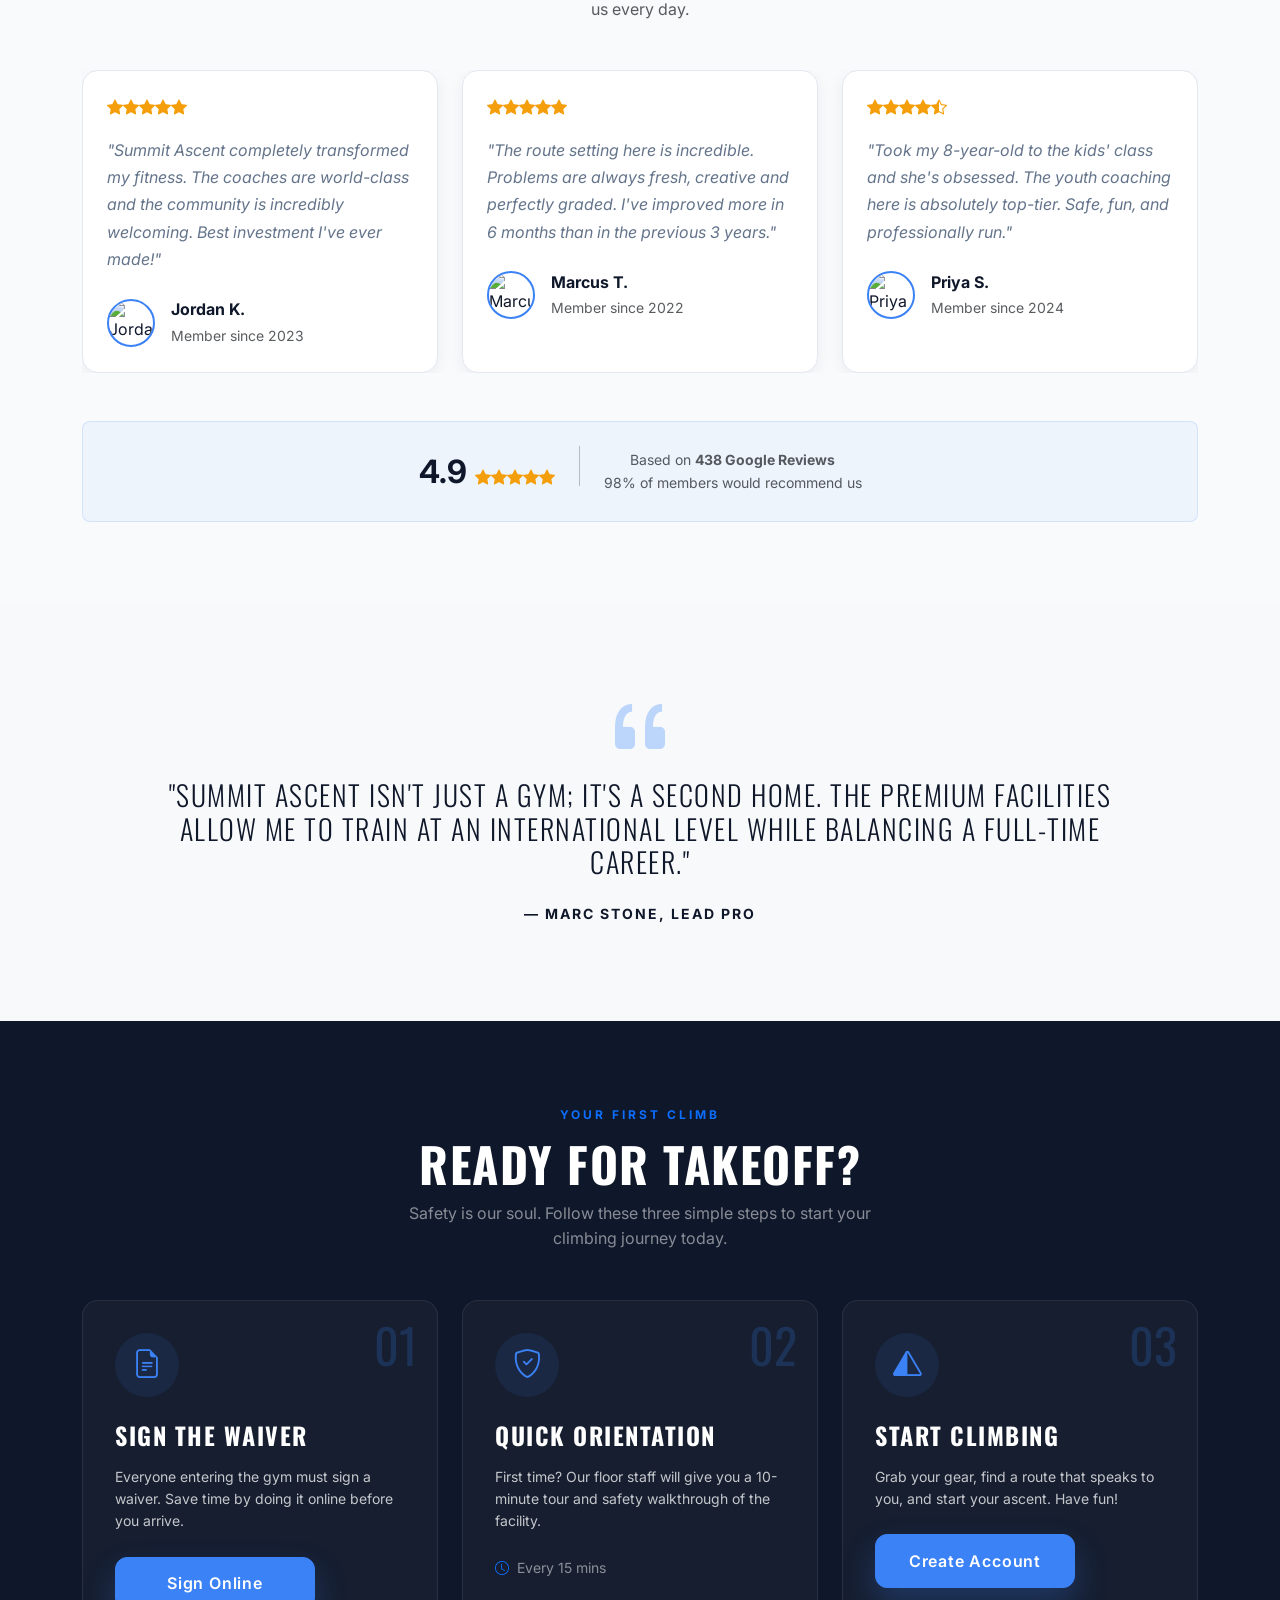
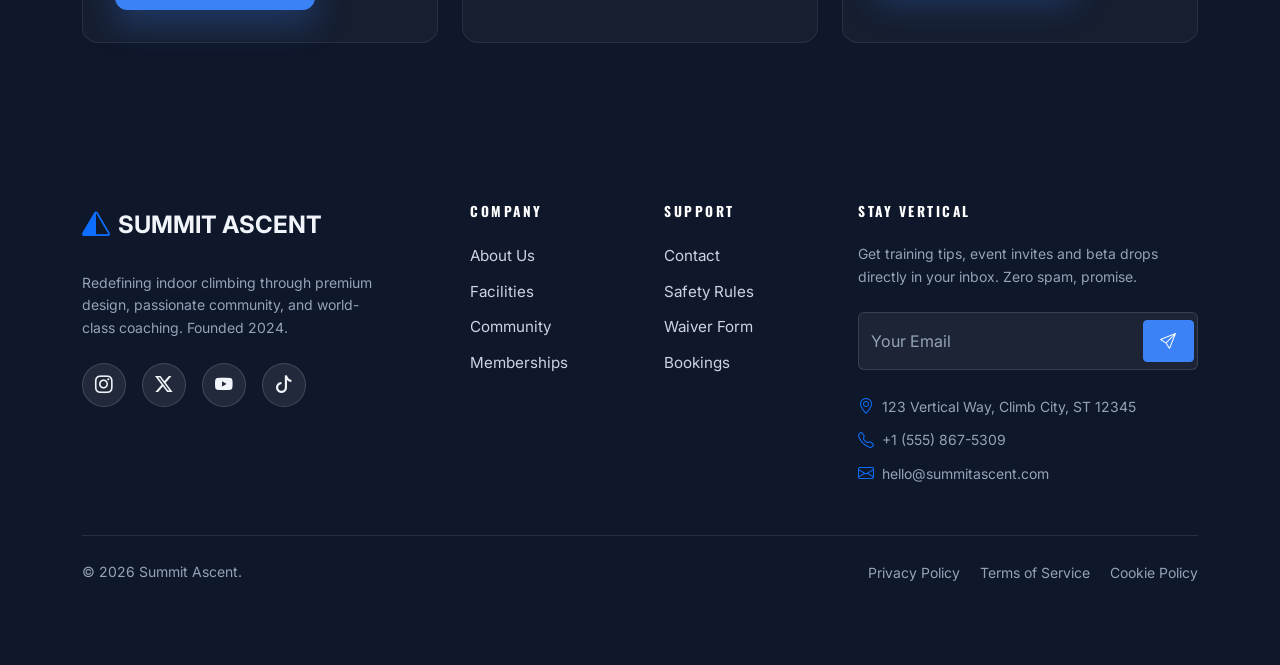
==== commit 59d96f12: "Add UI polish and back-to-top control" ====
--- a/index.html
+++ b/index.html
@@ -68,10 +68,10 @@
 
             <div class="offcanvas offcanvas-end" tabindex="-1" id="offcanvasNavbar">
                 <div class="offcanvas-header border-bottom">
-                    <div class="d-flex align-items-center">
+                    <a class="d-flex align-items-center text-decoration-none text-dark" href="index.html">
                         <i class="bi bi-triangle-half me-2 fs-4 text-primary"></i>
                         <h5 class="offcanvas-title fw-bold mb-0">SUMMIT ASCENT</h5>
-                    </div>
+                    </a>
                     <button type="button" class="btn-close" data-bs-dismiss="offcanvas" aria-label="Close navigation"></button>
                 </div>
                 <div class="offcanvas-body">
--- a/assets/css/style.css
+++ b/assets/css/style.css
@@ -574,6 +574,22 @@
 .max-w-600 { max-width: 600px; }
 .min-h-400 { min-height: 400px; }
 
+.floating-sticker {
+    margin: 1.25rem;
+    padding: 1.25rem;
+    width: min(100%, 280px);
+}
+@media (max-width: 767px) {
+    .floating-sticker {
+        margin: 0;
+        padding: 1rem;
+        bottom: 1.25rem;
+        left: 50% !important;
+        transform: translateX(-50%);
+        width: min(92%, 260px);
+    }
+}
+
 .rounded-lg { border-radius: 12px; }
 .shadow-2xl { box-shadow: 0 25px 50px -12px rgba(0, 0, 0, 0.25); }
 
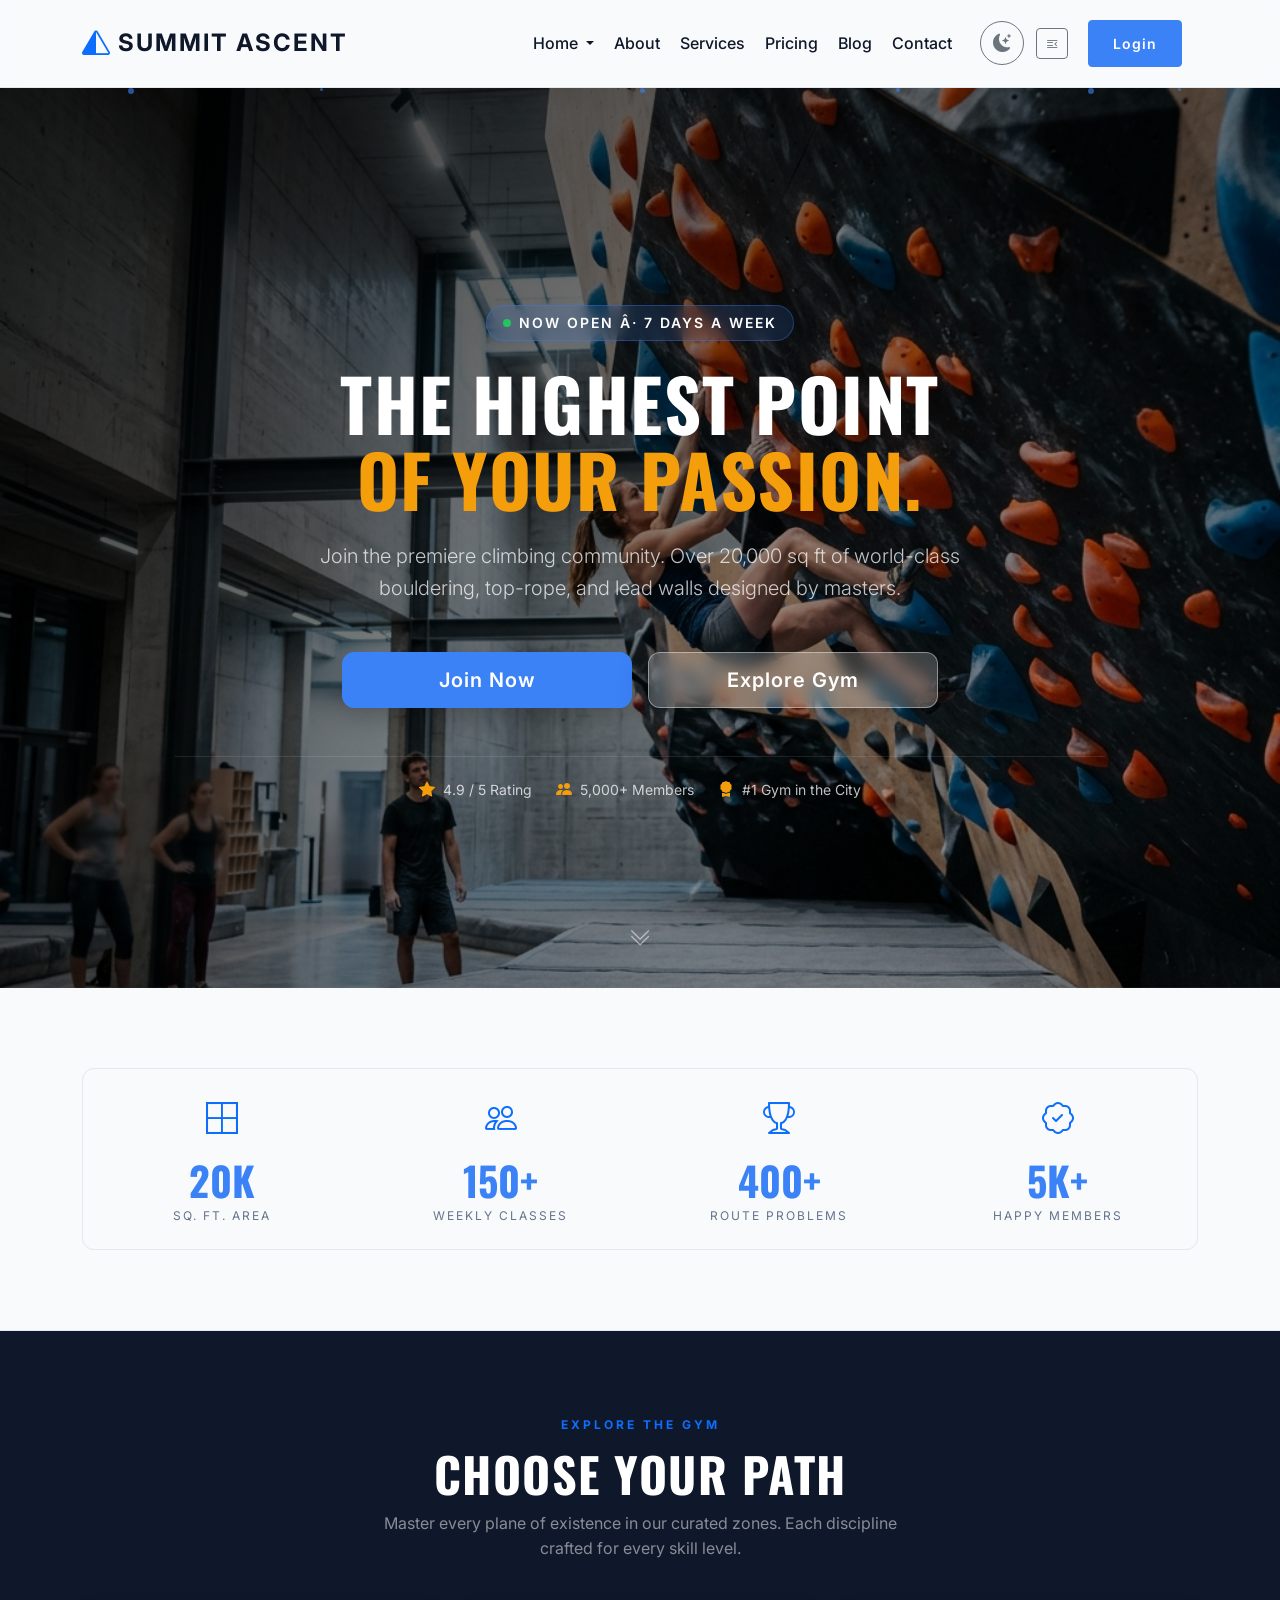
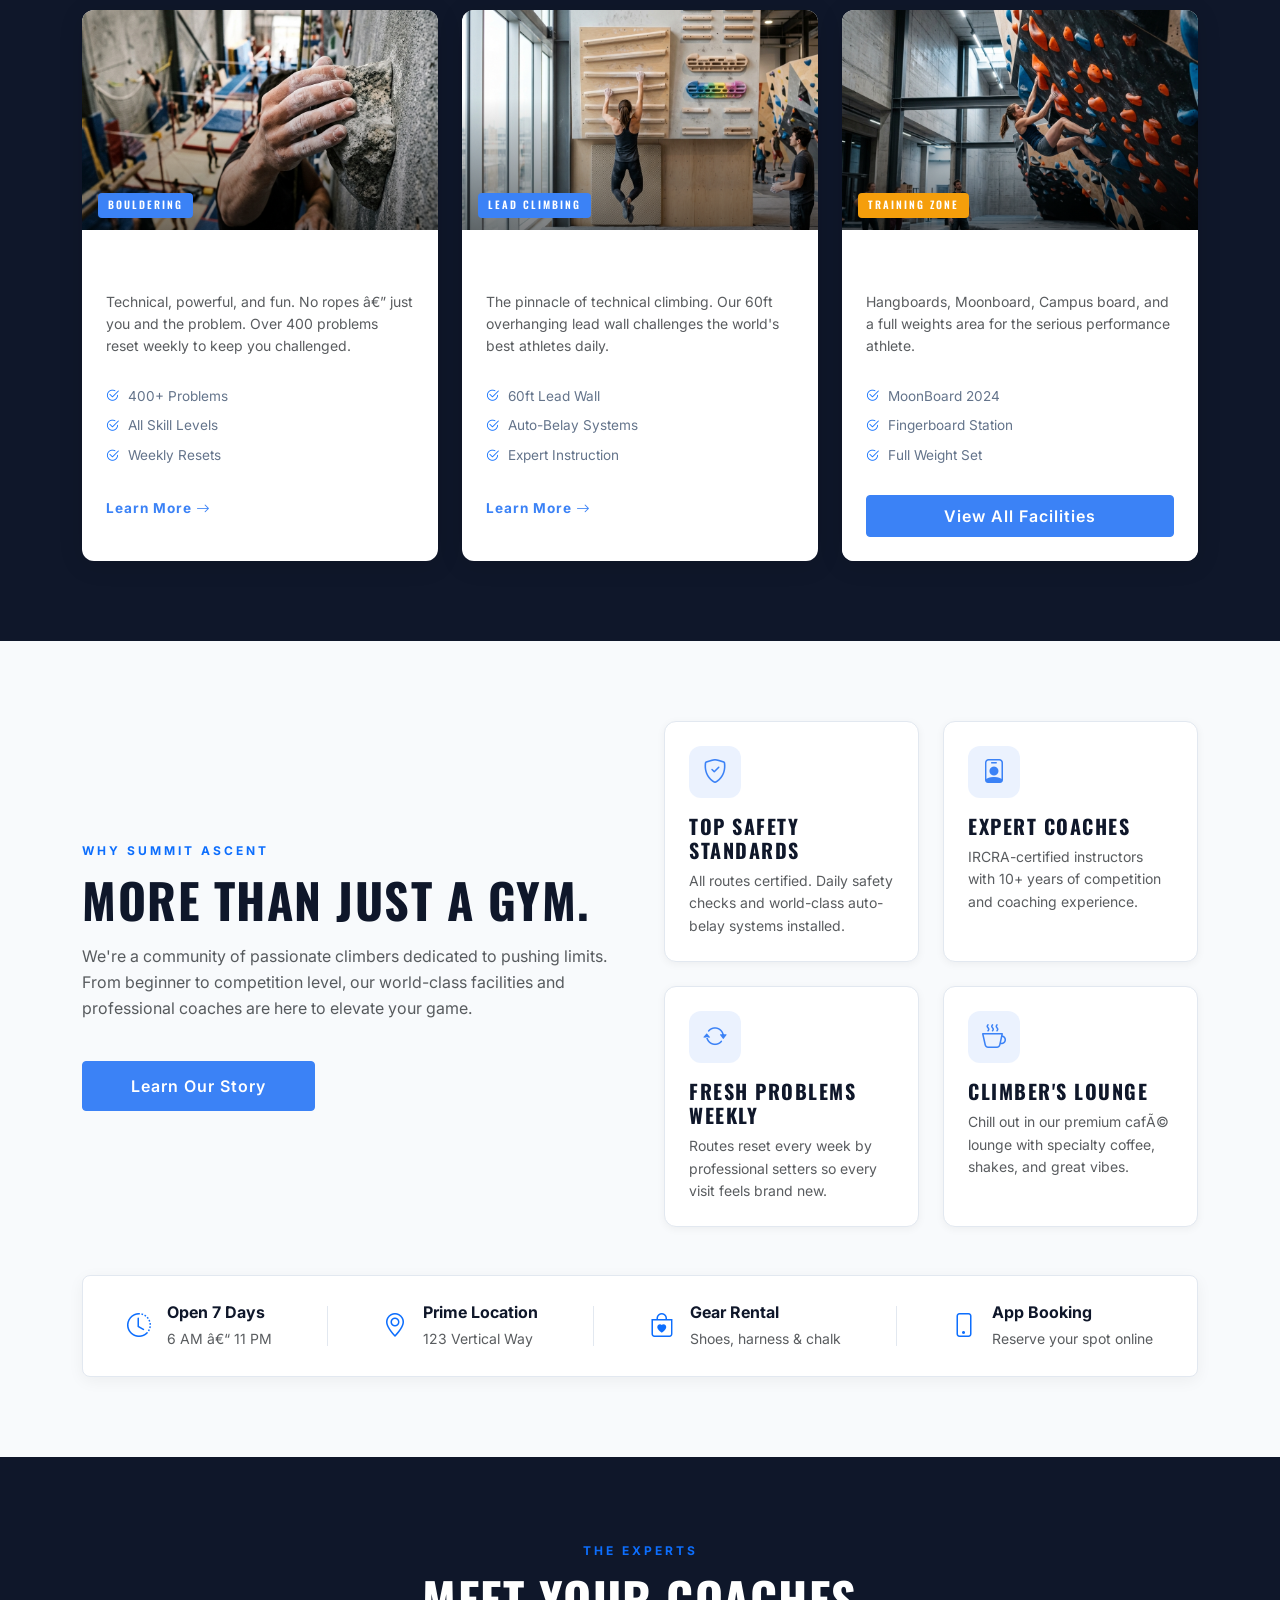
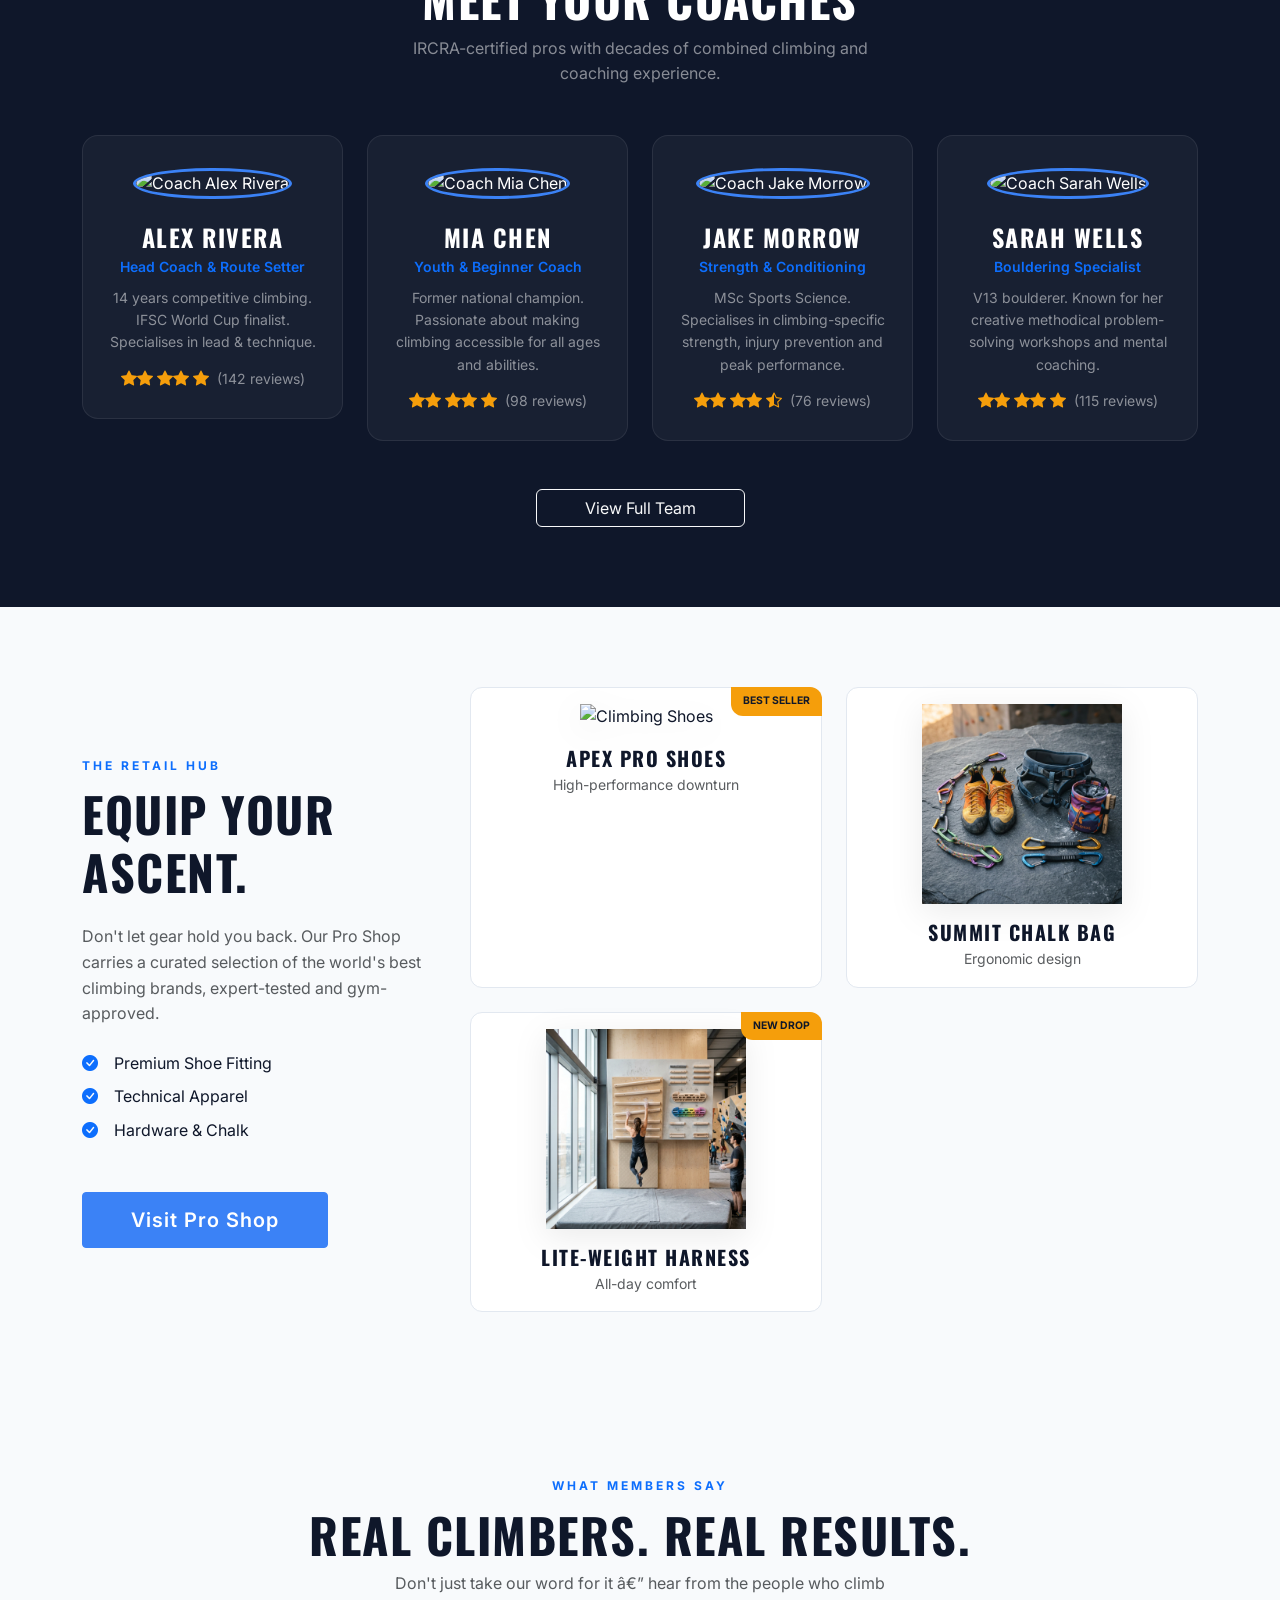
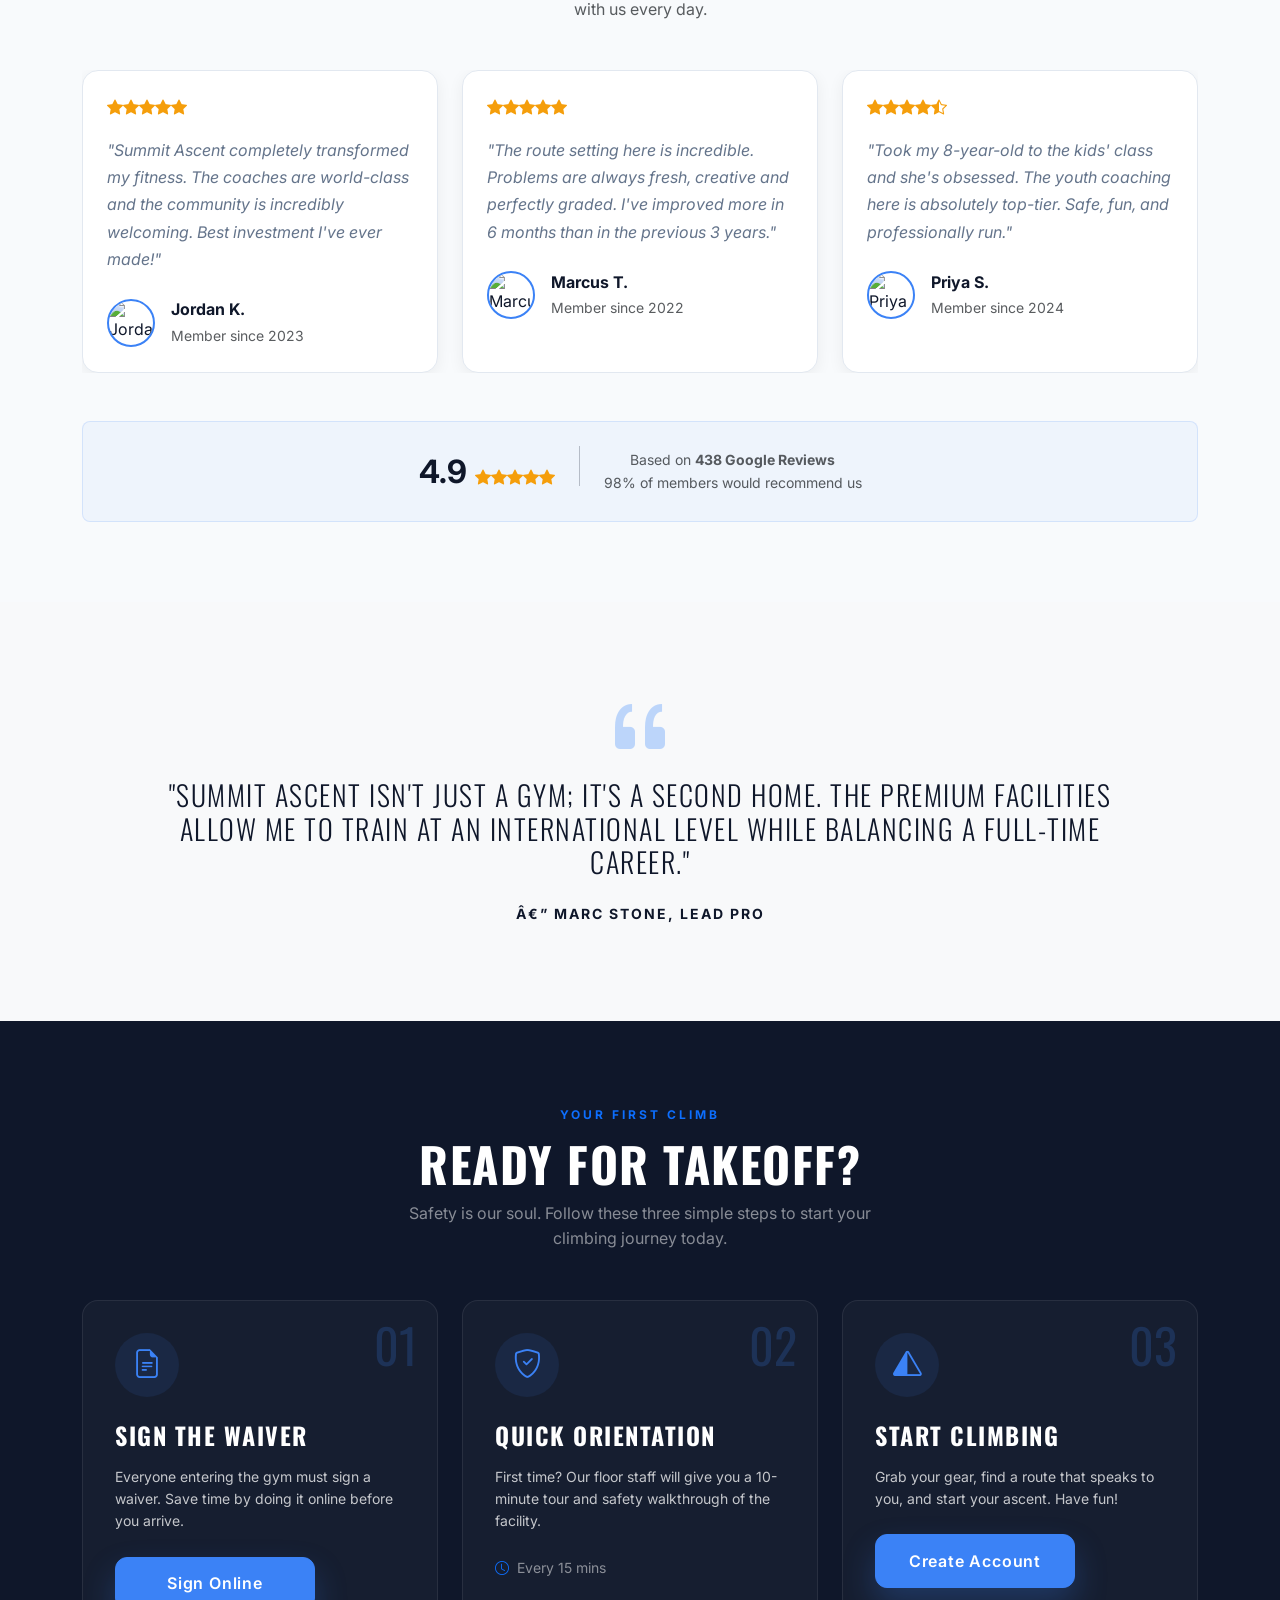
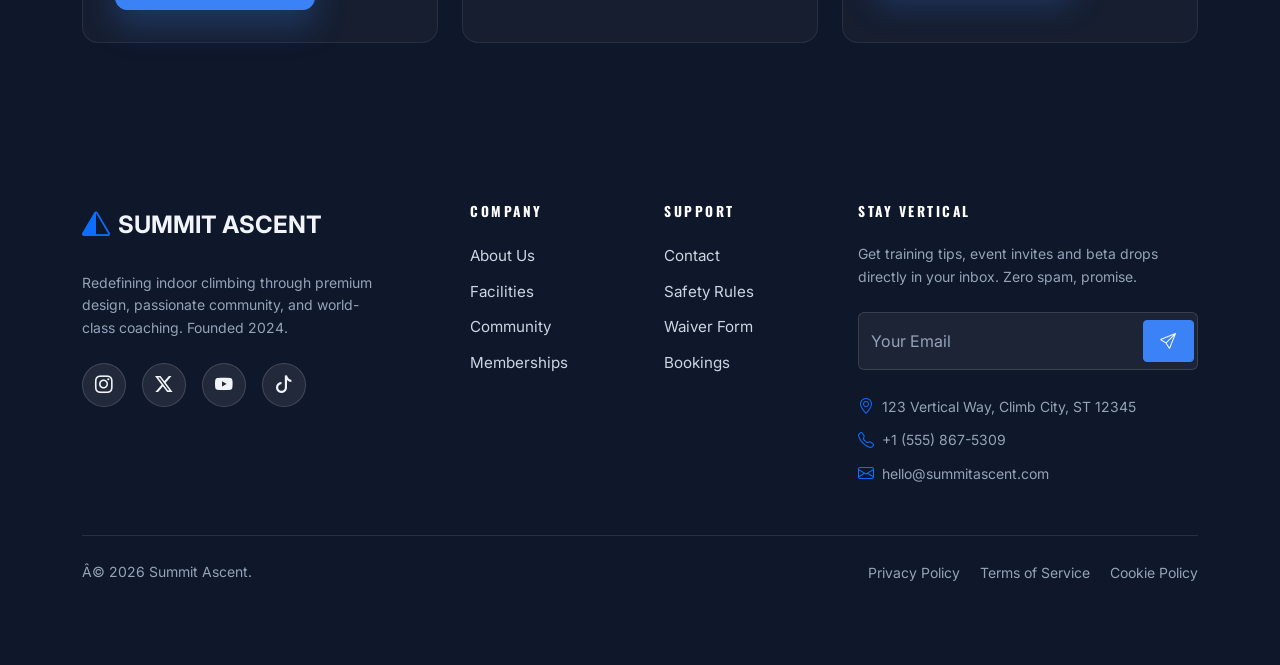
==== commit a069830b: "Fix responsive layout issues: navbar dropdown at 1024px, home-v2 hero at 360px, blog email form over" ====
--- a/index.html
+++ b/index.html
@@ -93,12 +93,10 @@
 
                         <!-- Toggles -->
                         <li class="nav-item ms-lg-3">
-                            <button class="btn btn-sm btn-outline-secondary theme-toggle-btn" id="theme-toggle" aria-pressed="false" aria-label="Toggle theme">
-                                <i class="bi bi-moon-stars"></i>
-                            </button>
+                            <button class="btn btn-sm btn-outline-secondary theme-toggle-btn px-2" id="theme-toggle" aria-pressed="false" aria-label="Toggle theme"><i class="bi bi-moon-stars"></i></button>
                         </li>
                         <li class="nav-item ms-lg-2">
-                            <button class="btn btn-sm btn-outline-secondary" id="rtl-toggle">RTL</button>
+                            <button class="btn btn-sm btn-outline-secondary px-2" id="rtl-toggle" aria-label="Toggle RTL"><i class="bi bi-text-indent-right"></i></button>
                         </li>
                         <li class="nav-item ms-lg-3">
                             <a class="btn btn-primary btn-sm px-4" href="login.html">Login</a>
@@ -126,7 +124,7 @@
             <div class="col-lg-10 mx-auto text-center text-white">
                 <div class="hero-badge d-inline-flex align-items-center gap-2 mb-4">
                     <span class="badge-dot"></span>
-                    <span class="text-uppercase small fw-semibold ls-2">Now Open · 7 Days a Week</span>
+                    <span class="text-uppercase small fw-semibold ls-2">Now Open Â· 7 Days a Week</span>
                 </div>
                 <h1 class="display-2 fw-bold mb-4 hero-headline">THE HIGHEST POINT<br><span class="text-accent">OF YOUR PASSION.</span></h1>
                 <p class="lead mb-5 opacity-75 hero-sub mx-auto" style="max-width: 700px;">Join the premiere climbing community. Over 20,000 sq ft of world-class bouldering, top-rope, and lead walls designed by masters.</p>
@@ -218,7 +216,7 @@
                         </div>
                         <div class="discipline-body p-4">
                             <h3 class="h4 fw-bold mb-2">BOULDERING</h3>
-                            <p class="text-muted mb-4 small">Technical, powerful, and fun. No ropes — just you and the problem. Over 400 problems reset weekly to keep you challenged.</p>
+                            <p class="text-muted mb-4 small">Technical, powerful, and fun. No ropes â€” just you and the problem. Over 400 problems reset weekly to keep you challenged.</p>
                             <ul class="disc-features list-unstyled mb-4">
                                 <li><i class="bi bi-check2-circle text-primary me-2"></i>400+ Problems</li>
                                 <li><i class="bi bi-check2-circle text-primary me-2"></i>All Skill Levels</li>
@@ -319,7 +317,7 @@
                                     <i class="bi bi-cup-hot"></i>
                                 </div>
                                 <h5 class="fw-bold mb-2">Climber's Lounge</h5>
-                                <p class="text-muted small mb-0">Chill out in our premium café lounge with specialty coffee, shakes, and great vibes.</p>
+                                <p class="text-muted small mb-0">Chill out in our premium cafÃ© lounge with specialty coffee, shakes, and great vibes.</p>
                             </div>
                         </div>
                     </div>
@@ -329,7 +327,7 @@
             <div class="features-strip d-flex flex-wrap justify-content-around align-items-center gap-3 p-4 rounded-3">
                 <div class="strip-item d-flex align-items-center gap-3">
                     <i class="bi bi-clock-history fs-4 text-primary"></i>
-                    <div><strong class="d-block">Open 7 Days</strong><small class="text-muted">6 AM – 11 PM</small></div>
+                    <div><strong class="d-block">Open 7 Days</strong><small class="text-muted">6 AM â€“ 11 PM</small></div>
                 </div>
                 <div class="strip-divider d-none d-md-block"></div>
                 <div class="strip-item d-flex align-items-center gap-3">
@@ -498,7 +496,7 @@
             <div class="section-header text-center mb-5">
                 <span class="section-tag text-primary">WHAT MEMBERS SAY</span>
                 <h2 class="display-5 fw-bold mt-2">REAL CLIMBERS. REAL RESULTS.</h2>
-                <p class="text-muted mt-2 mx-auto" style="max-width:520px;">Don't just take our word for it — hear from the people who climb with us every day.</p>
+                <p class="text-muted mt-2 mx-auto" style="max-width:520px;">Don't just take our word for it â€” hear from the people who climb with us every day.</p>
             </div>
 
             <!-- Testimonials Carousel -->
@@ -653,7 +651,7 @@
         <div class="container text-center">
             <i class="bi bi-quote display-1 text-primary opacity-25"></i>
             <h3 class="fw-light mb-4 px-lg-5 text-uppercase">"Summit Ascent isn't just a gym; it's a second home. The premium facilities allow me to train at an international level while balancing a full-time career."</h3>
-            <p class="fw-bold text-uppercase small ls-2">— Marc Stone, Lead Pro</p>
+            <p class="fw-bold text-uppercase small ls-2">â€” Marc Stone, Lead Pro</p>
         </div>
     </section>
 
@@ -778,7 +776,7 @@
             <div class="footer-bottom mt-5 pt-4">
                 <div class="row align-items-center">
                     <div class="col-md-6">
-                        <p class="text-muted small mb-0">© 2026 Summit Ascent.</p>
+                        <p class="text-muted small mb-0">Â© 2026 Summit Ascent.</p>
                     </div>
                     <div class="col-md-6 text-md-end mt-2 mt-md-0">
                         <a href="#" class="text-muted small me-3">Privacy Policy</a>
@@ -802,3 +800,5 @@
     <script src="assets/js/home.js"></script>
 </body>
 </html>
+
+
--- a/assets/css/style.css
+++ b/assets/css/style.css
@@ -171,6 +171,7 @@
 /* Cards */
 .card-premium {
     background-color: var(--white);
+    color: var(--text-dark) !important;
     border: 1px solid var(--border-color);
     border-radius: 8px;
     padding: var(--spacing-md);
@@ -270,6 +271,10 @@
     color: #f8fafc;
 }
 
+[data-theme="dark"] .offcanvas .text-dark {
+    color: #f8fafc !important;
+}
+
 [data-theme="dark"] .offcanvas .nav-link:hover,
 [data-theme="dark"] .offcanvas .dropdown-item:hover {
     color: #38bdf8;
@@ -284,7 +289,33 @@
     background-color: var(--white);
     border: 1px solid var(--border-color);
     box-shadow: 0 16px 40px rgba(15, 23, 42, 0.16);
-}
+    margin-top: 10px !important;
+}
+
+@media (min-width: 992px) {
+    .navbar-sticky .nav-item.dropdown {
+        position: relative;
+    }
+    /* Align dropdown flush under the toggle link, centered */
+    .navbar-sticky .navbar-nav .dropdown-menu {
+        left: 50% !important;
+        right: auto !important;
+        transform: translateX(-50%) !important;
+        min-width: 200px;
+        margin-top: 10px !important;
+        margin-left: 0 !important;
+        margin-right: 0 !important;
+    }
+}
+
+/* Extra nudge at exactly the 1024px breakpoint where the nav is tight */
+@media (min-width: 992px) and (max-width: 1099px) {
+    .navbar-sticky .navbar-nav .dropdown-menu {
+        left: 0 !important;
+        transform: translateX(0) !important;
+    }
+}
+
 
 .navbar-sticky .dropdown-item {
     color: var(--text-dark);
@@ -297,9 +328,9 @@
 }
 
 .navbar-sticky .dropdown-item.active {
-    color: var(--sky-blue);
-    font-weight: 600;
-    background-color: rgba(14, 165, 233, 0.12);
+    color: var(--primary-color);
+    font-weight: 700;
+    background-color: rgba(59, 130, 246, 0.1);
 }
 
 [data-theme="dark"] .navbar-sticky .dropdown-menu {
@@ -312,7 +343,8 @@
 }
 
 [data-theme="dark"] .navbar-sticky .dropdown-item:hover,
-[data-theme="dark"] .navbar-sticky .dropdown-item:focus {
+[data-theme="dark"] .navbar-sticky .dropdown-item:focus,
+[data-theme="dark"] .navbar-sticky .dropdown-item.active {
     background-color: rgba(59, 130, 246, 0.14);
     color: #ffffff;
 }
@@ -359,7 +391,43 @@
     text-align: right;
 }
 
+/* RTL Spacing Utilities Fixes */
+[dir="rtl"] .me-1 { margin-left: .25rem !important; margin-right: 0 !important; }
+[dir="rtl"] .me-2 { margin-left: .5rem !important; margin-right: 0 !important; }
+[dir="rtl"] .me-3 { margin-left: 1rem !important; margin-right: 0 !important; }
+[dir="rtl"] .me-4 { margin-left: 1.5rem !important; margin-right: 0 !important; }
+
+[dir="rtl"] .ms-1 { margin-right: .25rem !important; margin-left: 0 !important; }
+[dir="rtl"] .ms-2 { margin-right: .5rem !important; margin-left: 0 !important; }
+[dir="rtl"] .ms-3 { margin-right: 1rem !important; margin-left: 0 !important; }
+[dir="rtl"] .ms-4 { margin-right: 1.5rem !important; margin-left: 0 !important; }
+
+[dir="rtl"] .pe-1 { padding-left: .25rem !important; padding-right: 0 !important; }
+[dir="rtl"] .pe-2 { padding-left: .5rem !important; padding-right: 0 !important; }
+[dir="rtl"] .pe-3 { padding-left: 1rem !important; padding-right: 0 !important; }
+
+[dir="rtl"] .ps-1 { padding-right: .25rem !important; padding-left: 0 !important; }
+[dir="rtl"] .ps-2 { padding-right: .5rem !important; padding-left: 0 !important; }
+[dir="rtl"] .ps-3 { padding-right: 1rem !important; padding-left: 0 !important; }
+
+
+/* Extra fixes */
+
+[dir="rtl"] .me-auto {
+    margin-left: auto !important;
+    margin-right: initial !important;
+}
+
+[dir="rtl"] .text-end {
+    text-align: left !important;
+}
+
+[dir="rtl"] .text-start {
+    text-align: right !important;
+}
+
 [dir="rtl"] .ms-auto {
+
     margin-right: auto !important;
     margin-left: initial !important;
 }
@@ -746,3 +814,24 @@
     background-color: rgba(15, 23, 42, 0.75);
     border-color: rgba(255, 255, 255, 0.08);
 }
+
+/* Blog newsletter form: stack input + button vertically on small screens */
+@media (max-width: 480px) {
+    .newsletter-form-large .input-group {
+        flex-direction: column;
+        align-items: stretch;
+        gap: 0.5rem;
+    }
+
+    .newsletter-form-large .input-group .form-control {
+        border-radius: 8px !important;
+        width: 100%;
+    }
+
+    .newsletter-form-large .input-group .btn {
+        border-radius: 8px !important;
+        width: 100%;
+        border-top-left-radius: 8px !important;
+        border-bottom-left-radius: 8px !important;
+    }
+}
--- a/assets/css/home.css
+++ b/assets/css/home.css
@@ -189,8 +189,10 @@
 }
 
 .hero-cta-group .hero-cta.secondary {
-    background: rgba(255,255,255,0.12);
-    border-color: rgba(255,255,255,0.35);
+    background: rgba(255, 255, 255, 0.2);
+    backdrop-filter: blur(8px);
+    -webkit-backdrop-filter: blur(8px);
+    border-color: rgba(255, 255, 255, 0.4);
     color: #fff;
 }
 
@@ -808,36 +810,40 @@
     }
 }
 
-/* ======================
-   OFFCANVAS CUSTOM STYLES (ENHANCEMENTS)
-   ====================== */
-.offcanvas {
-    background-color: var(--bg-light);
-    border-left: 1px solid var(--border-color);
-}
-.offcanvas-header {
-    background-color: var(--white);
-    padding: 1.5rem;
-}
-.offcanvas-body {
-    padding: 1.5rem;
-}
-.offcanvas .nav-link {
-    font-family: 'Oswald', sans-serif;
-    font-size: 1.1rem;
-    padding: 0.75rem 0;
-    border-bottom: 1px solid var(--border-color);
-    width: 100%;
-    text-align: left;
-}
-.offcanvas .nav-link:last-child {
-    border-bottom: none;
-}
-.offcanvas .dropdown-menu {
-    border: none;
-    background: transparent;
-    box-shadow: none;
-    padding-left: 1rem;
+@media (max-width: 991px) {
+    /* ======================
+       OFFCANVAS CUSTOM STYLES (ENHANCEMENTS)
+       ====================== */
+    .offcanvas {
+        background-color: var(--bg-light);
+        border-left: 1px solid var(--border-color);
+    }
+    .offcanvas-header {
+        background-color: var(--white);
+        padding: 1.5rem;
+    }
+    .offcanvas-body {
+        padding: 1.5rem;
+    }
+    .offcanvas .nav-link {
+        font-family: 'Oswald', sans-serif;
+        font-size: 1.1rem;
+        padding: 0.75rem 0;
+        border-bottom: 1px solid var(--border-color);
+        width: 100%;
+        text-align: left;
+    }
+    .offcanvas .nav-link:last-child {
+        border-bottom: none;
+    }
+    /* Mobile-only dropdown styles inside offcanvas */
+    .offcanvas-body .dropdown-menu {
+        border: none;
+        background: transparent;
+        box-shadow: none;
+        padding-left: 1rem;
+        text-align: left;
+    }
 }
 
 @media (max-width: 767px) {
@@ -1036,6 +1042,16 @@
     }
     .pro-shop-section ul.list-unstyled li {
         justify-content: flex-start;
+    }
+
+    .pro-shop-section .pro-shop-grid {
+        justify-items: center;
+    }
+
+    .pro-shop-section .pro-shop-grid .product-card:last-child {
+        grid-column: 1 / -1;
+        justify-self: center;
+        max-width: 360px;
     }
 }
 
